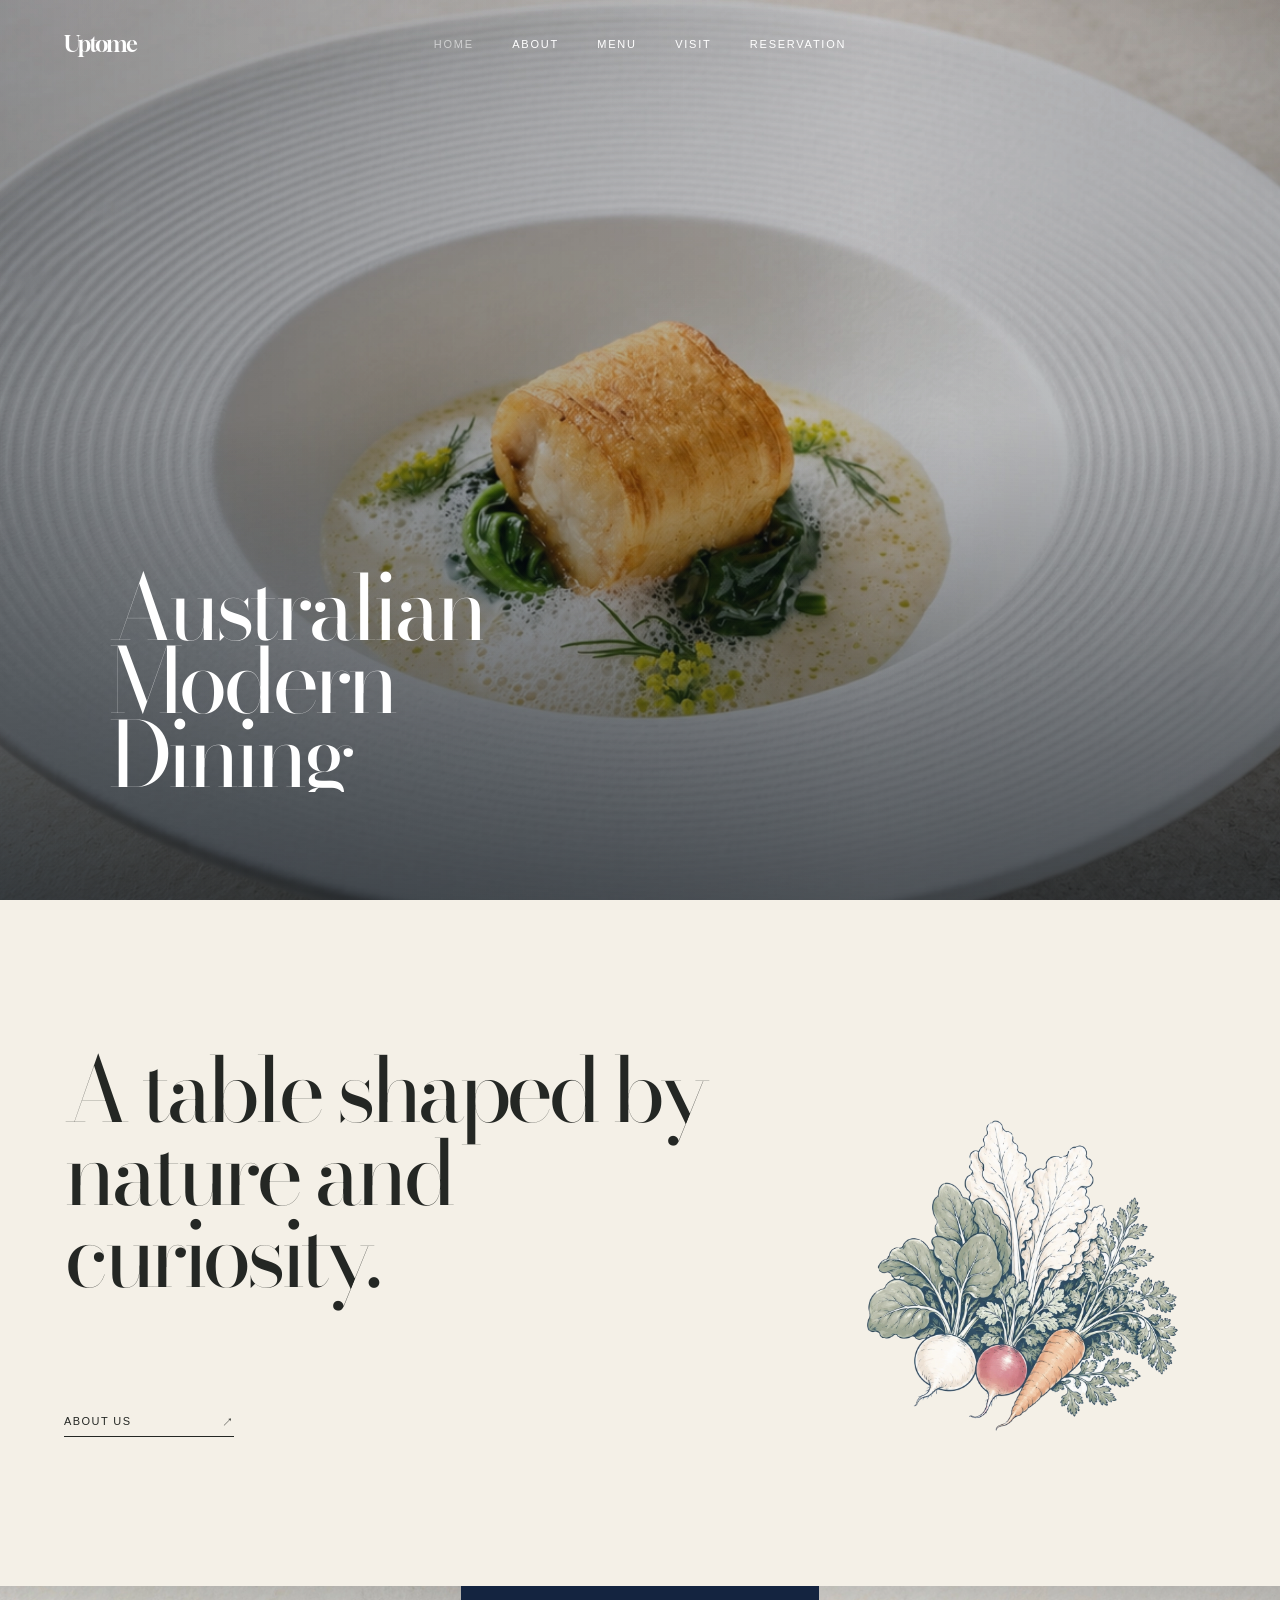
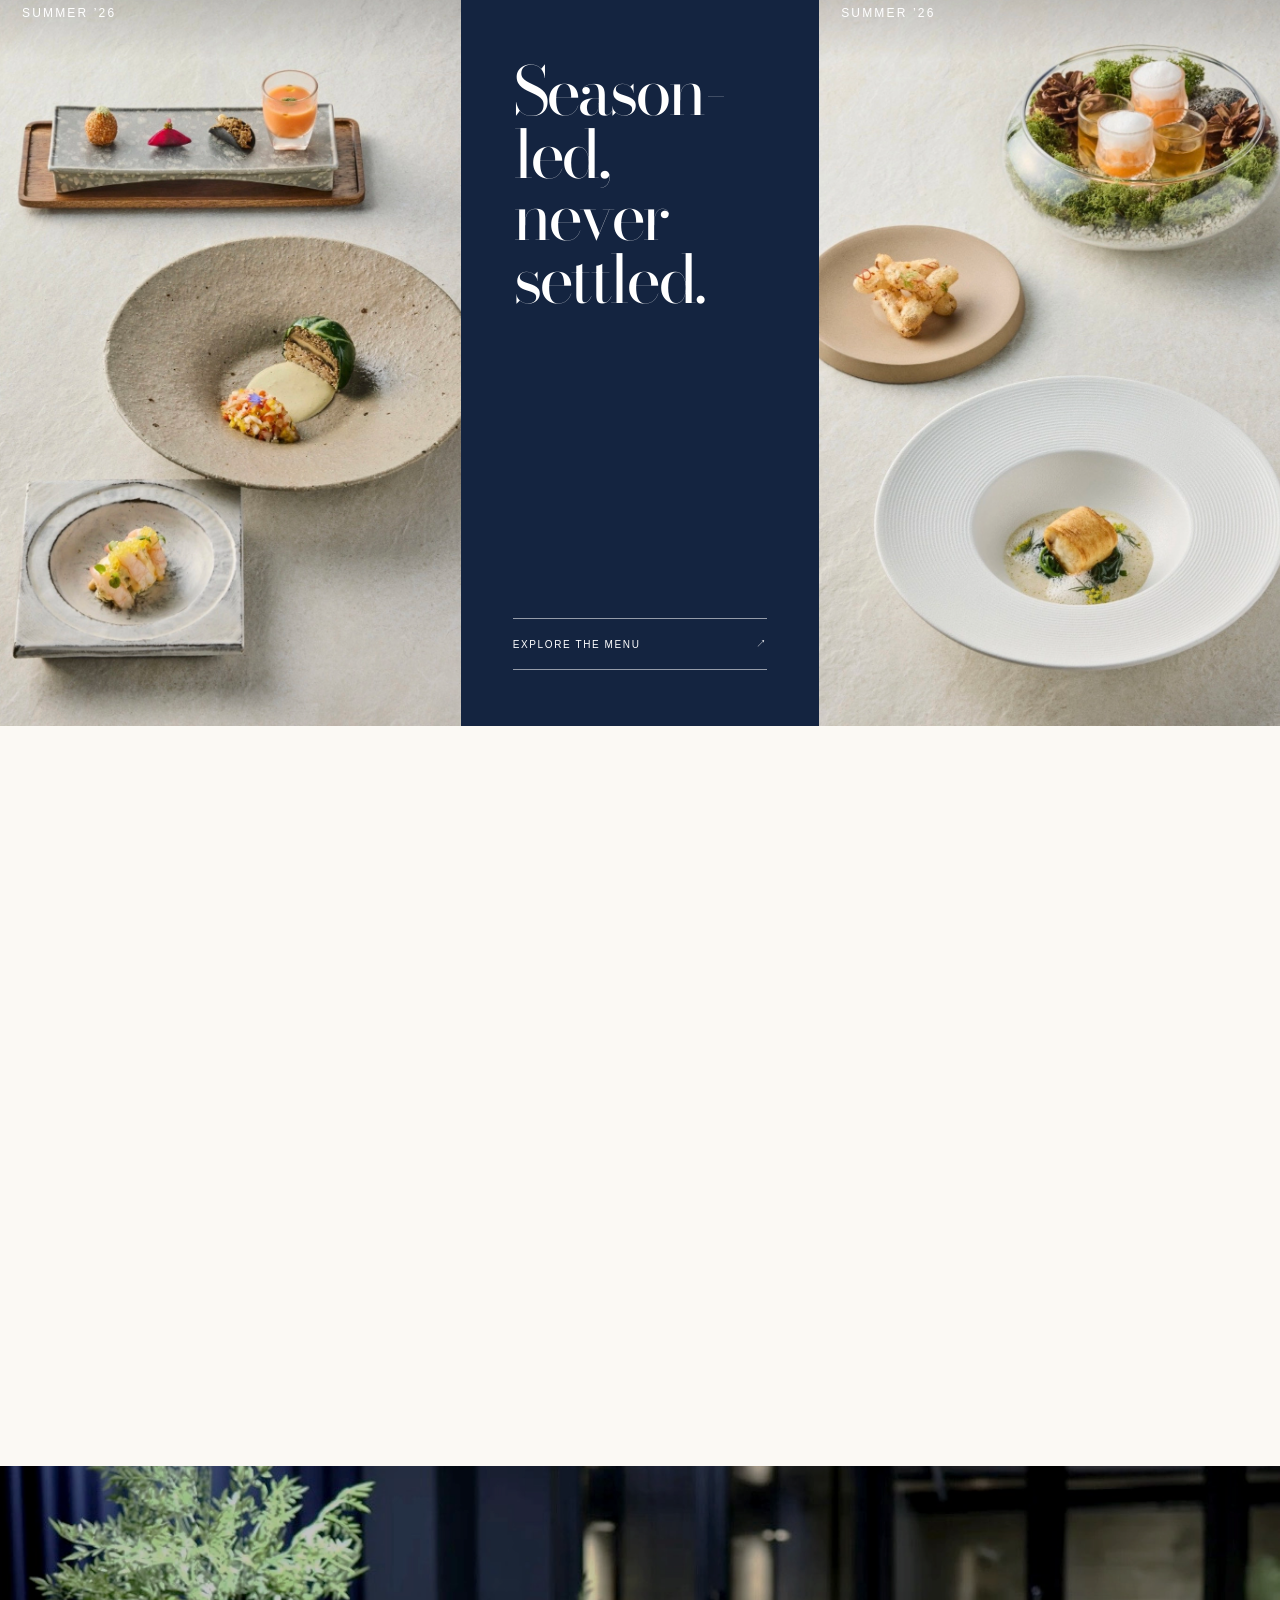
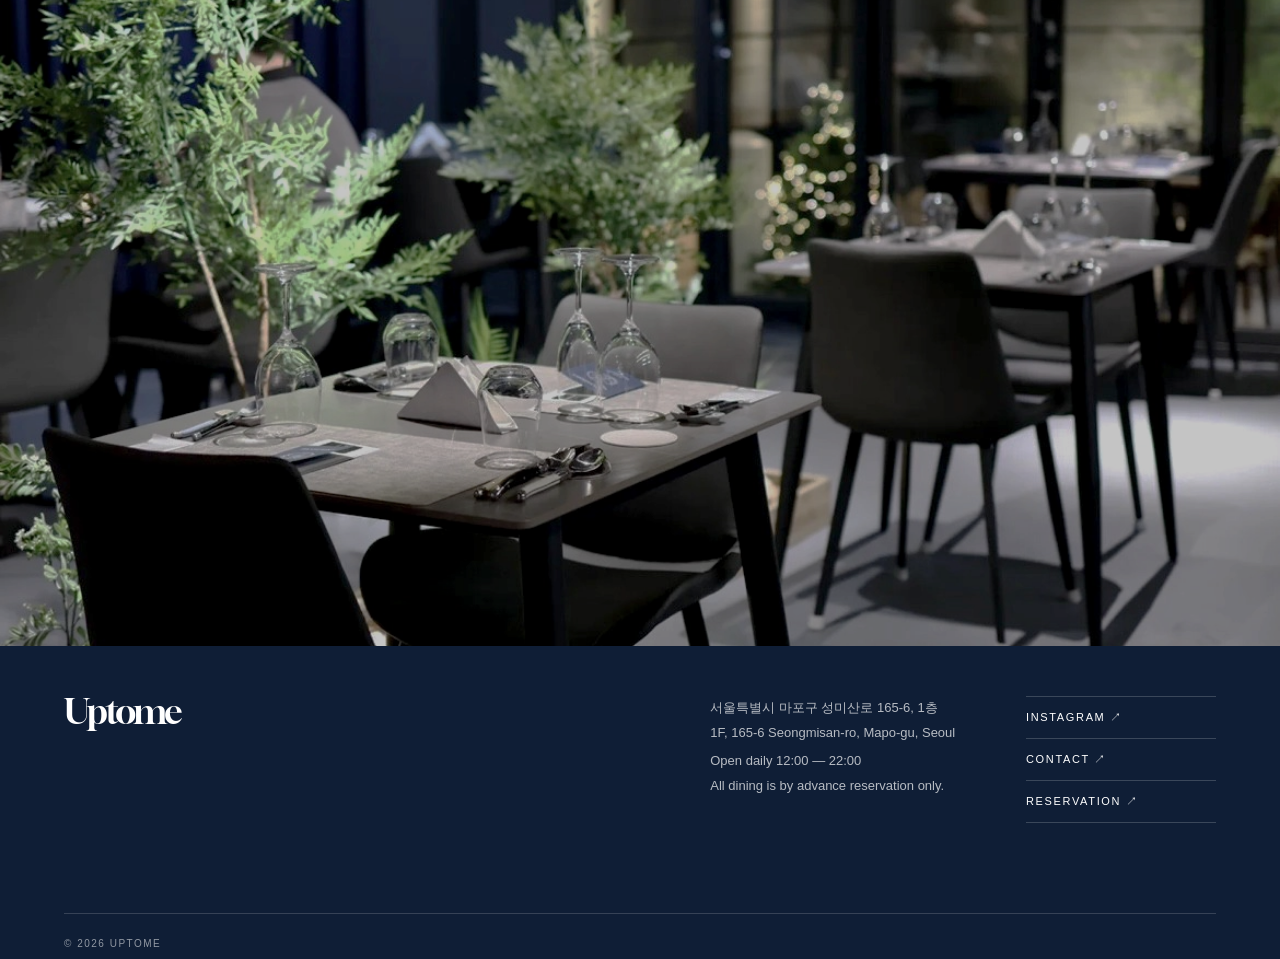
==== index.html @ 4d17a5b5 "update" ====
<!doctype html>
<html lang="ko">
<head>
  <meta charset="UTF-8">
  <meta name="viewport" content="width=device-width, initial-scale=1.0">
  <meta name="description" content="연남동의 호주식 모던 다이닝, 업투미">
  <title>UPTOME | Australian Modern Dining in Yeonnam</title>
  <link rel="preconnect" href="https://fonts.googleapis.com">
  <link rel="preconnect" href="https://fonts.gstatic.com" crossorigin>
  <link href="https://fonts.googleapis.com/css2?family=Bodoni+Moda:opsz,wght@6..96,400;6..96,500&family=Noto+Serif+KR:wght@400;500&display=swap" rel="stylesheet"><link href="https://fonts.googleapis.com/css2?family=Gloock&display=swap" rel="stylesheet">
  <link rel="stylesheet" href="assets/css/style.css">
  <script src="assets/js/components.js" defer></script>
  <script src="assets/js/main.js" defer></script>
</head>
<body>
  <div data-site-header></div>

  <main>
    <section class="hero" id="top">
      <div class="hero__media hero__media--home" aria-hidden="true"></div>
      <div class="hero__shade" aria-hidden="true"></div>
      <div class="hero__copy">
        <h1 class="hero__title" aria-label="Australian Modern Dining">
          <span>Australian</span>
          <span>Modern</span>
          <span>Dining</span>
        </h1>
      </div>
    </section>

    
<section class="intro section" id="story">
  <div class="intro__content">

    <div class="intro__text">
      <h2 class="reveal">
        A table shaped by<br>
        nature and curiosity.
      </h2>
    </div>

    <div class="intro__bottom reveal">
      <a class="text-link" href="about.html">
        About us <span aria-hidden="true">↗</span>
      </a>
    </div>

    <div class="intro__illustration reveal">
      <img
        src="assets/images/vegetable.webp"
        alt=""
        aria-hidden="true"
      >
    </div>

  </div>
</section>

    <section class="menu-feature" id="menu">
      <figure class="menu-feature__image menu-feature__image--one">
        <figcaption>Summer ’26</figcaption>
      </figure>
      <div class="menu-feature__copy">
        <div>
          <h2>Season-led,<br>never settled.</h2>
        </div>
        <div>
          <a class="line-button" href="menu.html">Explore the menu <span aria-hidden="true">↗</span></a>
        </div>
      </div>
      <figure class="menu-feature__image menu-feature__image--two">
        <figcaption>Summer ’26</figcaption>
      </figure>
    </section>

    <section class="manifesto section">
     <h2 class="reveal">A taste of Australia,<br>here in Seoul.</h2>
    </section>


    <section class="visit visit--home">
      <div class="visit__photo" aria-hidden="true"></div>
      <div class="visit__card reveal">
        <h2>Meet us in<br>Yeonnam.</h2>
        <div class="visit__details">
          <p>서울특별시 마포구 성미산로 165-6, 1층<br>1F, 165-6 Seongmisan-ro, Mapo-gu, Seoul</p>
          <p>Open daily 12:00 — 22:00<br>브레이크 타임 없이 운영합니다.</p>
        </div>
        <a class="solid-button" href="reservation.html">Reserve your table <span aria-hidden="true">↗</span></a>
      </div>
    </section>
  </main>

  <div data-site-footer></div>
</body>
</html>
---- assets/css/style.css ----
:root {
  --navy: #142440;
  --navy-deep: #0f1e36;
  --ivory: #f4f0e7;
  --paper: #fbf9f4;
  --charcoal: #242724;
  --sage: #7d876f;
  --terra: #b96750;
  --line: #d4cec2;
  --serif-en: "Bodoni Moda", Georgia, serif;
  --serif-ko: "Noto Serif KR", serif;
  --sans: Pretendard, -apple-system, BlinkMacSystemFont, "Segoe UI", sans-serif;
  --page-x: clamp(24px, 5vw, 86px);
  --section-y: clamp(96px, 10vw, 150px);
}

*, *::before, *::after { box-sizing: border-box; }
html { scroll-behavior: smooth; }
body {
  margin: 0;
  overflow-x: hidden;
  background: var(--ivory);
  color: var(--charcoal);
  font-family: var(--sans);
  -webkit-font-smoothing: antialiased;
}
body.menu-open { overflow: hidden; }
a { color: inherit; text-decoration: none; }
button { color: inherit; font: inherit; }
img { max-width: 100%; display: block; }
h1, h2, h3, p { overflow-wrap: break-word; }
h1, h2, h3 {
  font-family: var(--serif-en);
  font-weight: 400;
  letter-spacing: -.055em;
}
p { margin-top: 0; }

/* Header */
.site-header {
  position: absolute;
  z-index: 50;
  inset: 0 0 auto;
  height: 88px;
  padding: 0 var(--page-x);
  display: grid;
  grid-template-columns: 1fr auto 1fr;
  align-items: center;
  color: #fff;
}
.wordmark {
  width: max-content;
  font-family: var(--serif-en);
  font-size: 22px;
  font-weight: 500;
  line-height: 1;
  letter-spacing: -.055em;
}
.site-header .wordmark {
  font-family: "Gloock", var(--serif-en);
}
.site-nav { display: flex; align-items: center; gap: clamp(26px, 3vw, 44px); }
.site-nav a, .reserve-link, .menu-toggle {
  font-size: 11px;
  text-transform: uppercase;
  letter-spacing: .16em;
}
.site-nav a[aria-current="page"] { opacity: .55; }
.reserve-link { justify-self: end; display: inline-flex; gap: 12px; align-items: center; }
.site-header a { transition: opacity .25s ease; }
.site-header a:hover { opacity: .58; }
.menu-toggle {
  display: none;
  justify-self: end;
  padding: 10px 0;
  border: 0;
  background: transparent;
  cursor: pointer;
}
.mobile-menu { display: none; }

/* Common */
.section { padding: var(--section-y) 6vw; }
.eyebrow {
  margin: 0 0 24px;
  color: var(--sage);
  font-size: 10px;
  font-weight: 600;
  text-transform: uppercase;
  letter-spacing: .22em;
}
.eyebrow--light { color: rgba(255,255,255,.7); }
.section-index {
  display: flex;
  align-items: flex-start;
  gap: 14px;
  font-size: 9px;
  text-transform: uppercase;
  letter-spacing: .18em;
}
.section-index span { color: var(--terra); }
.section-index p { margin: 0; }
.body-copy { max-width: 440px; }
.body-copy p {
  font-size: 14px;
  line-height: 2;
  letter-spacing: -.02em;
}
.text-link {
  margin-top: 30px;
  padding-bottom: 6px;
  display: inline-flex;
  gap: 15px;
  border-bottom: 1px solid;
  font-size: 11px;
  text-transform: uppercase;
  letter-spacing: .13em;
}
.line-button, .solid-button, .outline-button {
  display: inline-flex;
  align-items: center;
  justify-content: space-between;
  gap: 24px;
  font-size: 10px;
  text-transform: uppercase;
  letter-spacing: .16em;
}

/* Hero */
.hero, .subhero { position: relative; overflow: hidden; color: #fff; }
.hero { min-height: 100svh; }
.subhero { min-height: min(82svh, 820px); }
.hero__media, .subhero__media, .visit__photo {
  position: absolute;
  inset: 0;
  background-color: #48504a;
  background-position: center;
  background-size: cover;
  transform: scale(1.015);
  animation: settle 1.6s ease-out forwards;
}
@keyframes settle { to { transform: scale(1); } }
.hero__media--home { background-image: url("../images/uptome-hero-pc.webp"); }
.subhero--about .subhero__media { background-image: url("../images/uptome-hero-pc,webp"); }
.subhero--menu .subhero__media { background-image: url("../images/dinenr.webp"); }
.subhero--visit .subhero__media { background-image: url("../images/uptome-hero-mobile.webp"); }
.subhero--reservation .subhero__media { background-image: url("../images/lettering.webp"); }
.hero__shade, .subhero__shade {
  position: absolute;
  inset: 0;
  background: linear-gradient(90deg, rgba(8,16,23,.52), rgba(8,16,23,.12) 67%, rgba(8,16,23,.28));
}
.hero__copy, .subhero__copy {
  position: absolute;
  z-index: 1;
  left: 8.5vw;
  bottom: 12vh;
}
.hero h1 { margin: 0; font-size: clamp(50px, 8vw, 90px); line-height: .82; }
.subhero h1 { margin: 0; font-size: clamp(76px, 11vw, 158px); line-height: .82; }
.hero__ko, .subhero__copy > p:last-child {
  margin: 36px 0 0 4px;
  font-family: var(--serif-ko);
  font-size: 16px;
  line-height: 1.85;
  letter-spacing: -.02em;
}
.hero__scroll {
  position: absolute;
  left: var(--page-x);
  bottom: 4vh;
  font-size: 10px;
  text-transform: uppercase;
  letter-spacing: .16em;
  writing-mode: vertical-rl;
}
/* Home intro */
.intro {
  max-width: 1600px;
  margin: 0 auto;
  padding-left: var(--page-x);
  padding-right: var(--page-x);
}

.intro__content {
  width: 100%;
  display: grid;
  grid-template-columns: minmax(0, 1.25fr) minmax(320px, .75fr);
  grid-template-areas:
    "text illustration"
    "button illustration";
  align-items: center;
  column-gap: clamp(70px, 9vw, 160px);
}

.intro__text {
  grid-area: text;
  display: flex;
  flex-direction: column;
  align-items: flex-start;
}

.intro__content h2 {
  max-width: 950px;
  margin: 0;
  font-size: clamp(66px, 7vw, 116px);
  line-height: .92;
  letter-spacing: -.06em;
}

.intro__bottom {
  grid-area: button;
  margin-top: 72px;
}

.intro .text-link {
  min-width: 170px;
  margin: 0;
  justify-content: space-between;
}

.intro__illustration {
  grid-area: illustration;
  display: flex;
  justify-content: center;
  align-items: center;
  margin-top:80px;
}

.intro__illustration img {
  width: min(100%, 350px);
  height: auto;
  opacity: .88;
  filter: saturate(.78);
}
/* Menu feature */
.menu-feature {
  min-height: 740px;
  display: grid;
  grid-template-columns: 1.08fr .84fr 1.08fr;
}
.menu-feature__image {
  position: relative;
  min-height: 740px;
  margin: 0;
  background-position: center;
  background-size: cover;
}
.menu-feature__image--one { background-image: url("../images/uptome-dish6.webp"); }
.menu-feature__image--two { background-image: url("../images/uptome-dish5.webp"); }
.menu-feature__image figcaption {
  position: absolute;
  top:20px;
  left: 22px;
  bottom: 20px;
  color: #fff;
  font-size: 12px;
  text-transform: uppercase;
  letter-spacing: .18em;
}
.menu-feature__copy {
  padding: 74px 52px 56px;
  display: flex;
  flex-direction: column;
  justify-content: space-between;
  background: var(--navy);
  color: #fff;
}
.menu-feature__copy h2 { margin: 0; font-size: clamp(52px, 5.2vw, 82px); line-height: .94; }
.menu-feature__copy p { max-width: 310px; font-size: 14px; line-height: 2; }
.line-button {
  width: 100%;
  max-width: 310px;
  padding: 18px 0;
  border-top: 1px solid rgba(255,255,255,.55);
  border-bottom: 1px solid rgba(255,255,255,.55);
}

/* Manifesto */
.manifesto {
  position: relative;
  min-height: 740px;
  overflow: hidden;
  background: var(--paper);
}
.manifesto__small { margin: 35px 0 36px; text-align: center; }
.manifesto h2 {
  position: relative;
  z-index: 1;
  margin: 0;
  text-align: center;
  font-size: clamp(50px, 10vw, 120px);
  line-height: .87;
}
.manifesto__mark {
  position: absolute;
  right: 4vw;
  bottom: -95px;
  color: rgba(125,135,111,.15);
  font-size: 50px;
  transform: rotate(18deg);
}

/* Home feature */
.home-feature {
  display: grid;
  grid-template-columns: 1.25fr .75fr;
  align-items: center;
  gap: 8vw;
}
.home-feature__media {
  min-height: 680px;
  background-position: center;
  background-size: cover;
}
.home-feature__media--terrace { background-image: url("../images/terrace.webp"); }
.home-feature__copy { max-width: 480px; }
.home-feature__copy h2 { margin: 0 0 34px; font-size: clamp(54px, 6vw, 92px); line-height: .95; }
.home-feature__copy p { font-size: 14px; line-height: 2; }
/* =========================================
   VISIT / MEET US
========================================= */

.visit {
  position: relative;
  min-height: 780px;
  overflow: hidden;

  display: grid;
  place-items: center;

  padding: 80px 24px;
}

.visit__photo {
  position: absolute;
  inset: 0;
  z-index: 0;

  background-image: url("../images/uptome-hall1.webp");
  background-position: center;
  background-size: cover;

  filter: saturate(0.82) brightness(0.77);
}

.visit__card {
  position: relative;
  z-index: 1;

  width: min(700px, 100%);
  margin: 0;
  padding: 66px;

  background: rgba(20, 36, 64, 0.96);
  color: #fff;
}

.visit__card h2 {
  margin: 0 0 56px;

  font-size: clamp(50px, 5.7vw, 60px);
  line-height: 0.9;
}

.visit__details {
  padding-top: 20px;

  display: grid;
  grid-template-columns: 1fr 1fr;
  gap: 28px;

  border-top: 1px solid rgba(255, 255, 255, 0.35);
}

.visit__details p {
  margin: 0;

  font-size: 12px;
  line-height: 1.9;
}

.visit .solid-button {
  width: 100%;
  margin-top: 32px;
  padding: 19px 22px;

  background: var(--ivory);
  color: var(--navy);
}
/* About */
.story-block {
  max-width: 1500px;
  margin: auto;
  display: grid;
  grid-template-columns: 1fr 4fr;
}
.story-block__content h2 { margin: 0; font-size: clamp(54px, 7vw, 106px); line-height: .97; }
.story-block__grid {
  margin-top: 90px;
  display: grid;
  grid-template-columns: 1.1fr 1fr;
  align-items: start;
  gap: 8vw;
}
.split-feature { display: grid; grid-template-columns: 1.15fr .85fr; min-height: 760px; }
.split-feature__image { min-height: 720px; background-position: center; background-size: cover; }
.split-feature__image--chef { background-image: url("../images/chef.svg"); }
.split-feature__copy {
  padding: 10vw 7vw;
  display: flex;
  flex-direction: column;
  justify-content: center;
  background: var(--navy);
  color: #fff;
}
.split-feature__copy h2 { margin: 0 0 40px; font-size: clamp(54px, 6vw, 88px); line-height: .94; }
.split-feature__copy p { max-width: 430px; font-size: 14px; line-height: 2; }
.philosophy-grid { display: grid; grid-template-columns: repeat(3, 1fr); gap: 1px; background: var(--line); }
.philosophy-card { min-height: 420px; padding: 52px 42px; background: var(--paper); }
.philosophy-card span { color: var(--terra); font-size: 10px; letter-spacing: .18em; }
.philosophy-card h3 { margin: 90px 0 26px; font-size: clamp(36px, 3.2vw, 52px); line-height: .95; }
.philosophy-card p { font-size: 14px; line-height: 2; }

/* Page CTA */
.page-cta {
  padding: 90px var(--page-x);
  display: flex;
  justify-content: space-between;
  align-items: flex-end;
  gap: 50px;
  background: var(--navy);
  color: #fff;
}
.page-cta h2 { margin: 0; font-size: clamp(56px, 7vw, 100px); line-height: .9; }
.outline-button { padding: 18px 24px; border: 1px solid rgba(255,255,255,.55); min-width: 210px; }

/* Menu page */
.menu-intro {
  display: grid;
  grid-template-columns: 1fr 4fr;
  max-width: 1500px;
  margin: auto;
}
.menu-intro h2 { margin: 0; font-size: clamp(76px, 10vw, 148px); line-height: .85; }
.menu-intro__lead { margin: 40px 0 0; font-size: 14px; line-height: 2; }
.course-section { display: grid; grid-template-columns: 1.15fr .85fr; min-height: 820px; }
.course-section--reverse { grid-template-columns: .85fr 1.15fr; }
.course-section--reverse .course-section__image { order: 2; }
.course-section__image { min-height: 760px; background-position: center; background-size: cover; }
.course-section__image--lunch { background-image: url("../images/lunch.webp"); }
.course-section__image--vegan { background-image: url("../images/vegan.webp"); }
.course-section__image--dinner { background-image: url("../images/dinner.webp"); }
.course-panel { padding: 80px 58px; background: var(--navy); color: #fff; }
.course-panel--light { background: var(--paper); color: var(--charcoal); }
.course-panel__heading {
  padding-bottom: 36px;
  display: flex;
  align-items: flex-end;
  justify-content: space-between;
  gap: 20px;
  border-bottom: 1px solid currentColor;
}
.course-panel__heading h2 { margin: 0; font-size: clamp(52px, 5.5vw, 82px); line-height: .9; }
.course-panel__heading strong { font-size: 13px; font-weight: 500; letter-spacing: .1em; }
.course-list { margin: 0; padding: 24px 0 0; list-style: none; }
.course-list li {
  padding: 17px 0;
  display: grid;
  grid-template-columns: 38px 1fr;
  border-bottom: 1px solid rgba(127,127,127,.28);
}
.course-list span { font-size: 9px; letter-spacing: .12em; opacity: .6; }
.course-list p { margin: 0; font-family: var(--serif-en); font-size: 18px; letter-spacing: .01em; }
.notice-section { display: grid; grid-template-columns: 1fr 1fr; gap: 10vw; }
.notice-section h2 { margin: 0; font-size: clamp(58px, 7vw, 100px); line-height: .9; }
.notice-list article {
  padding: 22px 0;
  display: grid;
  grid-template-columns: 42px 1fr;
  border-top: 1px solid var(--line);
}
.notice-list article:last-child { border-bottom: 1px solid var(--line); }
.notice-list span { color: var(--terra); font-size: 10px; }
.notice-list p { margin: 0; font-size: 14px; line-height: 1.8; }

/* Visit page */
.visit-info {
  max-width: 1500px;
  margin: auto;
  display: grid;
  grid-template-columns: 1fr 4fr;
}
.visit-info__grid { display: grid; grid-template-columns: repeat(3, 1fr); gap: 1px; background: var(--line); }
.visit-info__item { min-height: 370px; padding: 40px 32px; background: var(--paper); }
.visit-info__item > span { color: var(--sage); font-size: 10px; text-transform: uppercase; letter-spacing: .18em; }
.visit-info__item h2 { margin: 86px 0 24px; font-size: clamp(30px, 2.8vw, 44px); line-height: 1.08; letter-spacing: -.04em; }
.visit-info__item p { font-size: 13px; line-height: 1.9; }
.space-grid { display: grid; grid-template-columns: 1fr 1fr; }
.space-card { background: var(--paper); }
.space-card__image { min-height: 620px; background-position: center; background-size: cover; }
.space-card__image--hall { background-image: url("../images/hall1.webp"); }
.space-card__image--terrace { background-image: url("../images/terrace.webp"); }
.space-card__copy { padding: 62px 6vw 72px; }
.space-card__copy h2 { margin: 0 0 28px; font-size: clamp(48px, 5vw, 74px); line-height: .92; }
.space-card__copy p { max-width: 420px; font-size: 14px; line-height: 2; }
.group-section {
  display: grid;
  grid-template-columns: 1.3fr .7fr;
  align-items: end;
  gap: 8vw;
}
.group-section h2 { margin: 0; font-size: clamp(74px, 9vw, 132px); line-height: .84; }
.map-section { height: 520px; background: #d7d2c9; }
.map-section iframe { width: 100%; height: 100%; border: 0; filter: grayscale(1) contrast(.9); }

/* Reservation */
.booking-section {
  max-width: 1500px;
  margin: auto;
  display: grid;
  grid-template-columns: 1fr 4fr;
}
.booking-section__content h2 { margin: 0; font-size: clamp(60px, 8vw, 116px); line-height: .9; }
.booking-buttons { margin-top: 70px; display: grid; grid-template-columns: 1fr 1fr; gap: 18px; }
.booking-buttons a {
  min-height: 210px;
  padding: 30px;
  display: flex;
  flex-direction: column;
  justify-content: space-between;
  border: 1px solid var(--navy);
  transition: background .25s ease, color .25s ease;
}
.booking-buttons a:hover { background: var(--navy); color: #fff; }
.booking-buttons span { font-size: 11px; text-transform: uppercase; letter-spacing: .15em; }
.booking-buttons strong { font-family: var(--serif-en); font-size: clamp(28px, 3vw, 42px); font-weight: 400; }
.reservation-feature { display: grid; grid-template-columns: 1.1fr .9fr; min-height: 760px; }
.reservation-feature__image { min-height: 720px; background-position: center; background-size: cover; }
.reservation-feature__image--lettering { background-image: url("../images/lettering.webp"); }
.reservation-feature__copy {
  padding: 9vw 7vw;
  display: flex;
  flex-direction: column;
  justify-content: center;
  background: var(--paper);
}
.reservation-feature__copy h2 { margin: 0 0 36px; font-size: clamp(54px, 6vw, 88px); line-height: .94; }
.reservation-feature__copy p { max-width: 430px; font-size: 14px; line-height: 2; }
.reservation-notice { display: grid; grid-template-columns: 1fr 1fr; gap: 10vw; }
.reservation-notice h2 { margin: 0; font-size: clamp(64px, 8vw, 112px); line-height: .88; }
.contact-strip {
  padding: 34px var(--page-x);
  display: flex;
  justify-content: space-between;
  gap: 30px;
  background: var(--terra);
  color: #fff;
  text-transform: uppercase;
  letter-spacing: .14em;
}
.contact-strip p, .contact-strip a { margin: 0; font-size: 11px; }

/* Footer */
.site-footer {
  padding: 50px var(--page-x) 20px;
  display: grid;
  grid-template-columns: minmax(220px,.9fr) minmax(420px,1.2fr) auto;
  gap: clamp(50px,6vw,100px);
  background: var(--navy-deep);
  color: #fff;
}
.site-footer__top { display: flex; flex-direction: column; gap: 18px; }
.site-footer__logo { font-size: 15px; letter-spacing: .07em; }
.site-footer__intro {
  max-width: 260px;
  margin: 0;
  color: rgba(255,255,255,.64);
  font-family: var(--serif-ko);
  font-size: 14px;
  line-height: 1.8;
}
.site-footer__middle {
  display: grid;
  grid-template-columns: minmax(240px,1fr) auto;
  gap: 56px;
}
.site-footer__info p {
  margin: 0;
  color: rgba(255,255,255,.64);
  font-size: 13px;
  line-height: 1.9;
}
.site-footer__links { display: flex; flex-direction: column; gap: 16px; }
.site-footer__links a {
  font-size: 13px;
  text-transform: uppercase;
  letter-spacing: .15em;
}
.site-footer__bottom {
  display: flex;
  align-items: flex-end;
  justify-content: flex-end;
  gap: 10px;
  white-space: nowrap;
}
.site-footer__bottom small, .site-footer__bottom a {
  color: rgba(255,255,255,.62);
  font-size: 11px;
  text-transform: uppercase;
  letter-spacing: .12em;
}
.site-footer__bottom a { color: #fff; }

/* Reveal */
.reveal { opacity: 0; transform: translateY(22px); transition: opacity .8s ease, transform .8s ease; }
.reveal.is-visible { opacity: 1; transform: translateY(0); }

/* Tablet */
@media (max-width: 1100px) {
  .site-footer { grid-template-columns: 1fr 1.4fr;}

  .site-footer__top {
  gap: 10px;
}

.site-footer__middle {
  gap: 32px;
}

.site-footer__links {
  gap: 10px;
}

.site-footer__bottom {
  padding-top: 16px;
}
  .philosophy-grid { grid-template-columns: 1fr; }
  .philosophy-card { min-height: 280px; }
  .philosophy-card h3 { margin-top: 56px; }
  .visit-info__grid { grid-template-columns: 1fr; }
  .visit-info__item { min-height: 280px; }
  .visit-info__item h2 { margin-top: 56px; }
}

/* Mobile */
@media (max-width: 850px) {
  .site-header {
    height: 72px;
    padding: 0 20px;
    grid-template-columns: 1fr 1fr;
  }
  .site-nav, .reserve-link { display: none; }
  .menu-toggle { display: block; }
  .mobile-menu {
    position: fixed;
    z-index: 40;
    inset: 0;
    padding: 112px 24px 32px;
    display: flex;
    flex-direction: column;
    background: var(--navy);
    color: #fff;
    opacity: 0;
    visibility: hidden;
    pointer-events: none;
    transition: opacity .3s ease, visibility .3s ease;
  }
  .mobile-menu.is-open { opacity: 1; visibility: visible; pointer-events: auto; }
  .mobile-menu__nav { display: flex; flex-direction: column; gap: 20px; }
  .mobile-menu__nav a {
    font-family: var(--serif-en);
    font-size: clamp(46px, 14vw, 62px);
    line-height: .95;
    letter-spacing: -.045em;
  }
  .mobile-menu__bottom {
    margin-top: auto;
    padding-top: 20px;
    display: flex;
    justify-content: space-between;
    border-top: 1px solid rgba(255,255,255,.18);
  }
  .mobile-menu__bottom a { font-size: 11px; text-transform: uppercase; letter-spacing: .15em; }

  .hero__copy, .subhero__copy { left: 24px; right: 24px; bottom: 13vh; }
  .hero h1 { font-size: clamp(62px,20vw,90px); }
  .subhero { min-height: 74svh; }
  .subhero h1 { font-size: clamp(72px,22vw,104px); }
  .hero__ko, .subhero__copy > p:last-child { margin-top: 28px; font-size: 14px; }
  .hero__scroll { right: 20px; left: auto; bottom: 26px; writing-mode: initial; }
  .section { padding: 92px 24px; }

  .intro {
    padding-left: 24px;
    padding-right: 24px;
  }

  .intro__content {
    display: flex;
    flex-direction: column;
    align-items: stretch;
    gap: 0;
  }

  .intro__text {
    order: 1;
  }

  .intro__content h2 {
    font-size: clamp(48px, 14vw, 72px);
    line-height: .98;
  }

  .intro__illustration {
    order: 2;
    margin-top: 30px;
    display: flex;
    justify-content: right;
  }

  .intro__illustration img {
    width: min(60%, 300px);
  }

  .intro__bottom {
    order: 3;
    width: 100%;
    margin-top: 0px;
  }

  .intro .text-link {
    width: 100%;
    max-width: none;
    margin: 0;
    justify-content: space-between;
  }

  .story-block, .menu-intro, .visit-info, .booking-section { display: block; }
  .section-index { margin-bottom: 58px; }
  .story-block__content h2 { font-size: clamp(48px,14vw,72px); }
  .intro__bottom, .story-block__grid { margin-top: 58px; grid-template-columns: 1fr; gap: 42px; }

  .menu-feature { grid-template-columns: 1fr; }
  .menu-feature__image { min-height: 118vw; }
  .menu-feature__copy { min-height: 520px; padding: 62px 24px 42px; }
  .menu-feature__copy h2 { font-size: clamp(54px,17vw,70px); }

  .manifesto { min-height: 560px; }
  .manifesto__small { text-align: left; }
  .manifesto h2 { text-align: right; font-size: clamp(52px,16vw,70px); line-height: .98; }
  .manifesto__mark { right: -50px; font-size: 70px; }

  .home-feature { grid-template-columns: 1fr; gap: 54px; }
  .home-feature__media { min-height: 115vw; }
  .home-feature__copy h2 { font-size: clamp(52px,16vw,70px); }

  .visit { min-height: 700px; }
  .visit__card { padding: 50px 28px; }
  .visit__card h2 { margin-bottom: 42px; font-size: clamp(40px,17vw,50px); }
  .visit__details { grid-template-columns: 1fr; gap: 12px; }

  .split-feature, .course-section, .course-section--reverse, .reservation-feature {
    grid-template-columns: 1fr;
  }
  .course-section--reverse .course-section__image { order: initial; }
  .split-feature__image, .course-section__image, .reservation-feature__image { min-height: 120vw; }
  .split-feature__copy, .reservation-feature__copy { padding: 82px 24px; }
  .course-panel { padding: 62px 24px; }
  .course-panel__heading { align-items: flex-start; flex-direction: column; }
  .philosophy-grid { display: block; }
  .philosophy-card { min-height: 320px; padding: 46px 24px; border-bottom: 1px solid var(--line); }

  .page-cta { padding: 74px 24px; flex-direction: column; align-items: flex-start; }
  .page-cta h2 { font-size: clamp(56px,17vw,76px); }
  .outline-button { width: 100%; }

  .menu-intro h2 { font-size: clamp(74px,23vw,104px); }
  .notice-section, .reservation-notice { grid-template-columns: 1fr; gap: 58px; }

  .visit-info__grid { display: block; }
  .visit-info__item { min-height: 300px; padding: 40px 24px; border-bottom: 1px solid var(--line); }
  .space-grid { grid-template-columns: 1fr; }
  .space-card__image { min-height: 115vw; }
  .space-card__copy { padding: 54px 24px 66px; }
  .group-section { grid-template-columns: 1fr; gap: 48px; }
  .group-section h2 { font-size: clamp(74px,22vw,104px); }
  .map-section { height: 430px; }

  .booking-section__content h2 { font-size: clamp(58px,18vw,82px); }
  .booking-buttons { grid-template-columns: 1fr; margin-top: 52px; }
  .contact-strip { flex-direction: column; padding: 28px 24px; }

  .site-footer {
    padding: 20px 24px 26px;
    display: flex;
    flex-direction: column;
    gap: 0;
  }
  .site-footer__top { padding-bottom: 34px; }
  .site-footer__middle {
    padding-bottom: 38px;
    display: flex;
    flex-direction: column;
    gap: 28px;
  }
  .site-footer__bottom {
    width: 100%;
    padding-top: 20px;
    justify-content: space-between;
    border-top: 1px solid rgba(255,255,255,.15);
  }
}

@media (prefers-reduced-motion: reduce) {
  * { scroll-behavior: auto !important; animation: none !important; transition: none !important; }
  .reveal { opacity: 1; transform: none; }
}

/* =========================================
   HOME HERO MOTION
   - Navy screen �� image mask reveal
   - Slow zoom-out
   - Title lines reveal in sequence
========================================= */

.hero__media--home {
  transform: scale(1.08);
  animation:
    hero-slow-zoom 9s cubic-bezier(.22, 1, .36, 1) forwards;
  will-change: transform, clip-path;
}

.hero__shade {
  z-index: 1;
  background:
    linear-gradient(
      180deg,
      rgba(8, 16, 23, .12) 0%,
      rgba(8, 16, 23, .18) 46%,
      rgba(8, 16, 23, .68) 100%
    ),
    linear-gradient(
      90deg,
      rgba(8, 16, 23, .36) 0%,
      rgba(8, 16, 23, .08) 68%,
      rgba(8, 16, 23, .18) 100%
    );
}

.hero__copy {
  z-index: 2;
}

.hero__title {
  overflow: hidden;
}

.hero__title span {
  display: block;
  opacity: 0;
  transform: translateY(115%);
  animation: hero-title-up .92s cubic-bezier(.22, 1, .36, 1) forwards;
  will-change: opacity, transform;
}

.hero__title span:nth-child(1) { animation-delay: .42s; }
.hero__title span:nth-child(2) { animation-delay: .56s; }
.hero__title span:nth-child(3) { animation-delay: .70s; }


@keyframes hero-slow-zoom {
  from { transform: scale(1.08); }
  to { transform: scale(1); }
}

@keyframes hero-title-up {
  to {
    opacity: 1;
    transform: translateY(0);
  }
}

@media (max-width: 850px) {
  .hero {
    min-height: 92svh;
  }

  .hero__media--home {
    background-image: url("../images/uptome-hero-mobile.webp");
    background-position: 58% center;
    animation-duration: 1.05s, 7s;
  }

  .hero__copy {
    bottom: 10vh;
  }

  .hero h1 {
    font-size: clamp(40px, 13vw, 70px);
    line-height: .84;
  }
}

/* =========================================
   FOOTER �� refined layout
========================================= */

/* Header�� footer�� �숈씪�� 濡쒓퀬 �쒖껜 �곸슜 */
.wordmark,
.site-header .wordmark,
.site-footer__logo {
  font-family: "Gloock", var(--serif-en);
  font-weight: 400;
  letter-spacing: -.055em;
}

.site-footer {
  padding: clamp(30px, 8vw, 50px) var(--page-x) 10px;
  display: grid;
  grid-template-columns: minmax(260px, 1.05fr) minmax(480px, 1fr);
  grid-template-areas:
    "brand details"
    "bottom bottom";
  column-gap: clamp(70px, 9vw, 150px);
  row-gap: clamp(70px, 7vw, 104px);
  background: var(--navy-deep);
  color: #fff;
}

.site-footer__brand {
  grid-area: brand;
  display: flex;
  flex-direction: column;
  align-items: flex-start;
}

.site-footer__logo {
  width: max-content;
  font-size: clamp(25px, 5.6vw, 35px);
  line-height: .86;
  font-weight: 400;
}

.site-footer__tagline {
  max-width: 330px;
  margin: 34px 0 0;
  color: rgba(255, 255, 255, .58);
  font-family: var(--serif-en);
  font-size: clamp(20px, 1.8vw, 28px);
  line-height: 1;
  letter-spacing: -.035em;
}

.site-footer__details {
  grid-area: details;
  display: grid;
  grid-template-columns: minmax(260px, 1.2fr) minmax(180px, .8fr);
  gap: clamp(48px, 6vw, 90px);
  align-items: start;
  padding-top: 6px;
}

.site-footer__label {
  display: block;
  margin-bottom: 24px;
  color: rgba(255, 255, 255, .42);
  font-size: 9px;
  font-weight: 400;
  text-transform: uppercase;
  letter-spacing: .2em;
}

.site-footer__info p {
  margin: 0;
  color: rgba(255, 255, 255, .7);
  font-size: 13px;
  line-height: 1.9;
}

.site-footer__info p + p {
  margin-top: 4px;
}

.site-footer__links {
  display: flex;
  flex-direction: column;
  align-items: stretch;
  gap: 0;
}

.site-footer__links a {
  min-width: 190px;
  padding: 13px 0;
  display: flex;
  align-items: center;
  justify-content: space-between;
  gap: 24px;
  border-bottom: 1px solid rgba(255, 255, 255, .18);
  font-size: 11px;
  text-transform: uppercase;
  letter-spacing: .15em;
  transition: opacity .25s ease, border-color .25s ease;
}

.site-footer__links a:first-of-type {
  border-top: 1px solid rgba(255, 255, 255, .18);
}

.site-footer__links a:hover {
  opacity: .58;
  border-color: rgba(255, 255, 255, .4);
}

.site-footer__bottom {
  grid-area: bottom;
  width: 100%;
  padding-top: 24px;
  display: flex;
  align-items: center;
  justify-content: space-between;
  gap: 24px;
  border-top: 1px solid rgba(255, 255, 255, .16);
}

.site-footer__bottom small,
.site-footer__bottom a {
  color: rgba(255, 255, 255, .54);
  font-size: 10px;
  text-transform: uppercase;
  letter-spacing: .15em;
}

.site-footer__bottom a {
  color: #fff;
}

@media (max-width: 1100px) {
  .site-footer {
    grid-template-columns: minmax(220px, .8fr) minmax(430px, 1.2fr);
    column-gap: 60px;
  }

  .site-footer__details {
    grid-template-columns: 1fr;
    gap: 42px;
  }

  .site-footer__links {
    max-width: 360px;
  }
}

@media (max-width: 850px) {
  .site-footer {
    padding: 45px 24px 26px;
    display: flex;
    flex-direction: column;
    gap: 0;
  }

  .site-footer__brand {
    padding-bottom: 58px;
  }

  .site-footer__logo {
    font-size: clamp(20px, 10vw, 25px);
  }

  .site-footer__tagline {
    margin-top: 24px;
    max-width: 260px;
    font-size: 22px;
  }

  .site-footer__details {
    width: 100%;
    padding: 0 0 54px;
    display: flex;
    flex-direction: column;
    gap: 30px;
  }

  .site-footer__info,
  .site-footer__links {
    width: 100%;
    max-width: none;
  }

  .site-footer__label {
    margin-bottom: 18px;
  }

  .site-footer__links a {
    width: 100%;
    min-width: 0;
    padding: 16px 0;
    font-size: 12px;
    line-height: 1.5;
  }

  .site-footer__bottom {
    padding-top: 20px;
  }
}
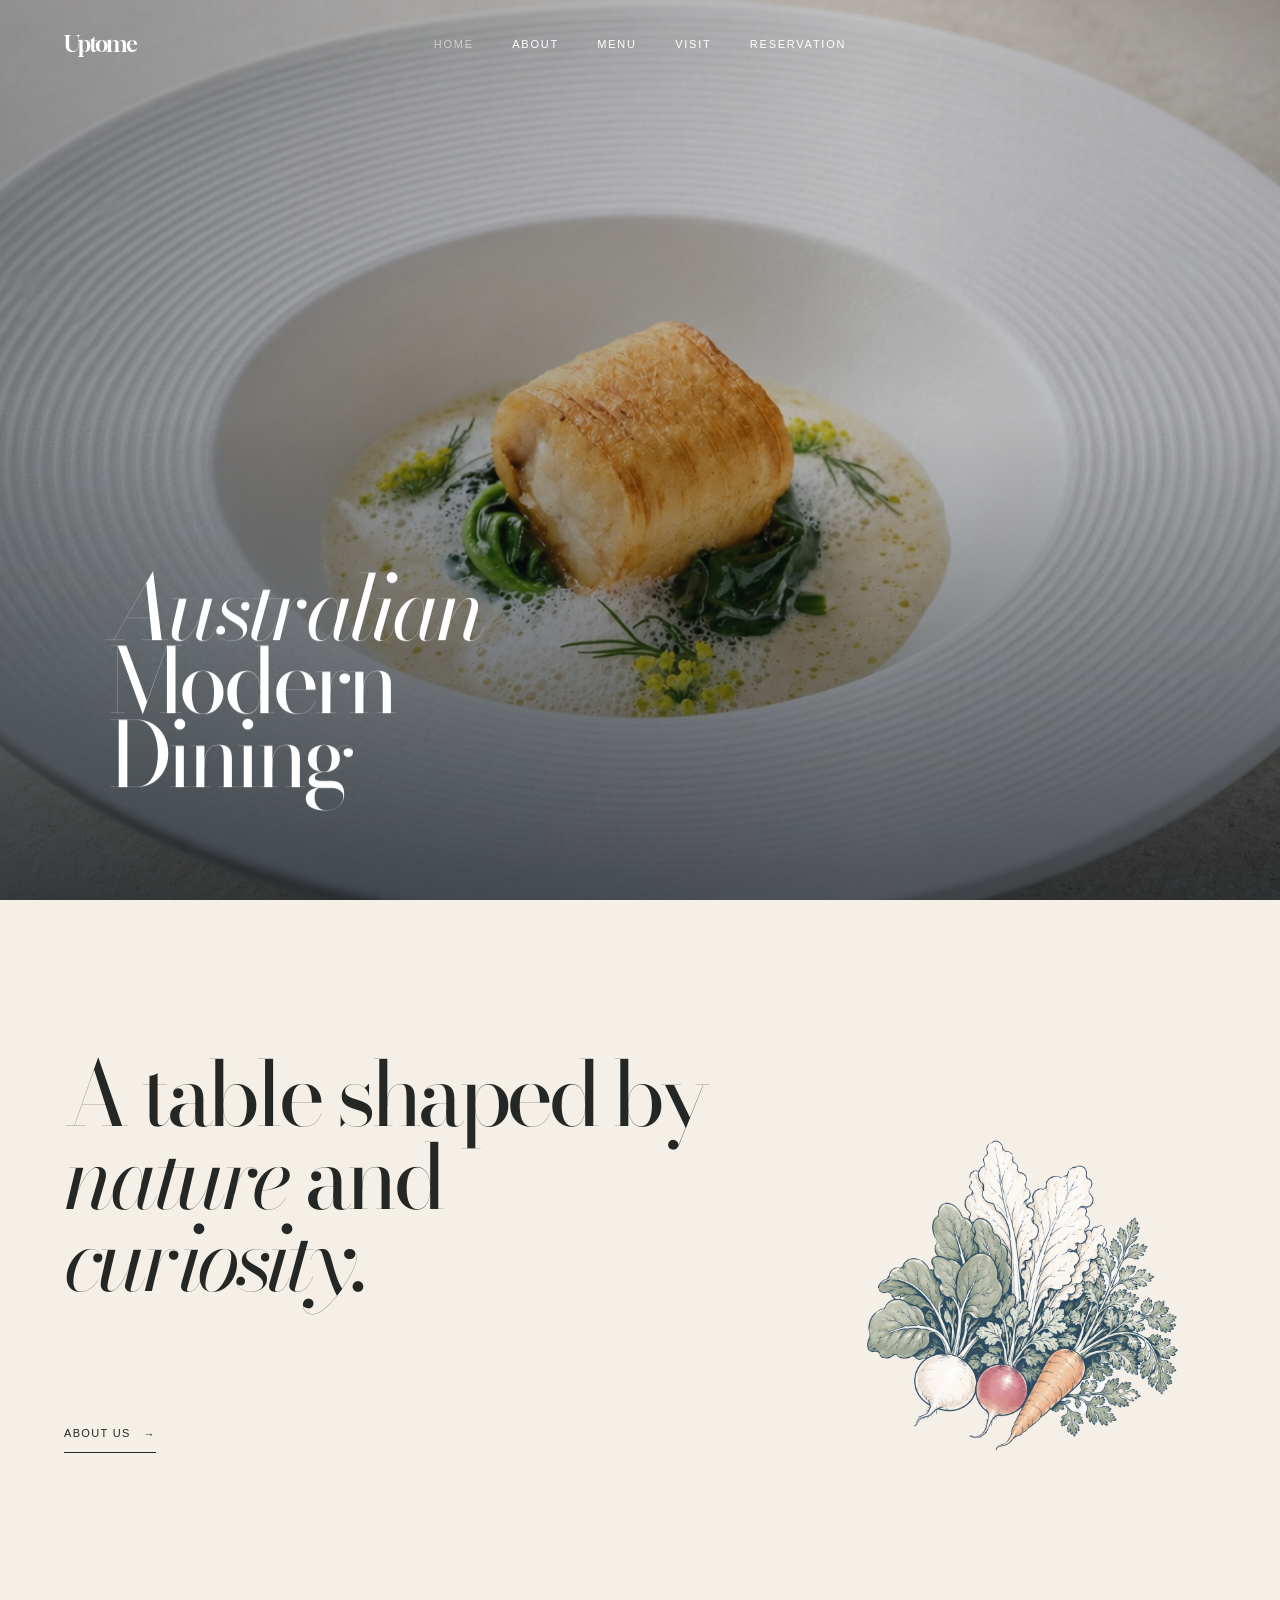
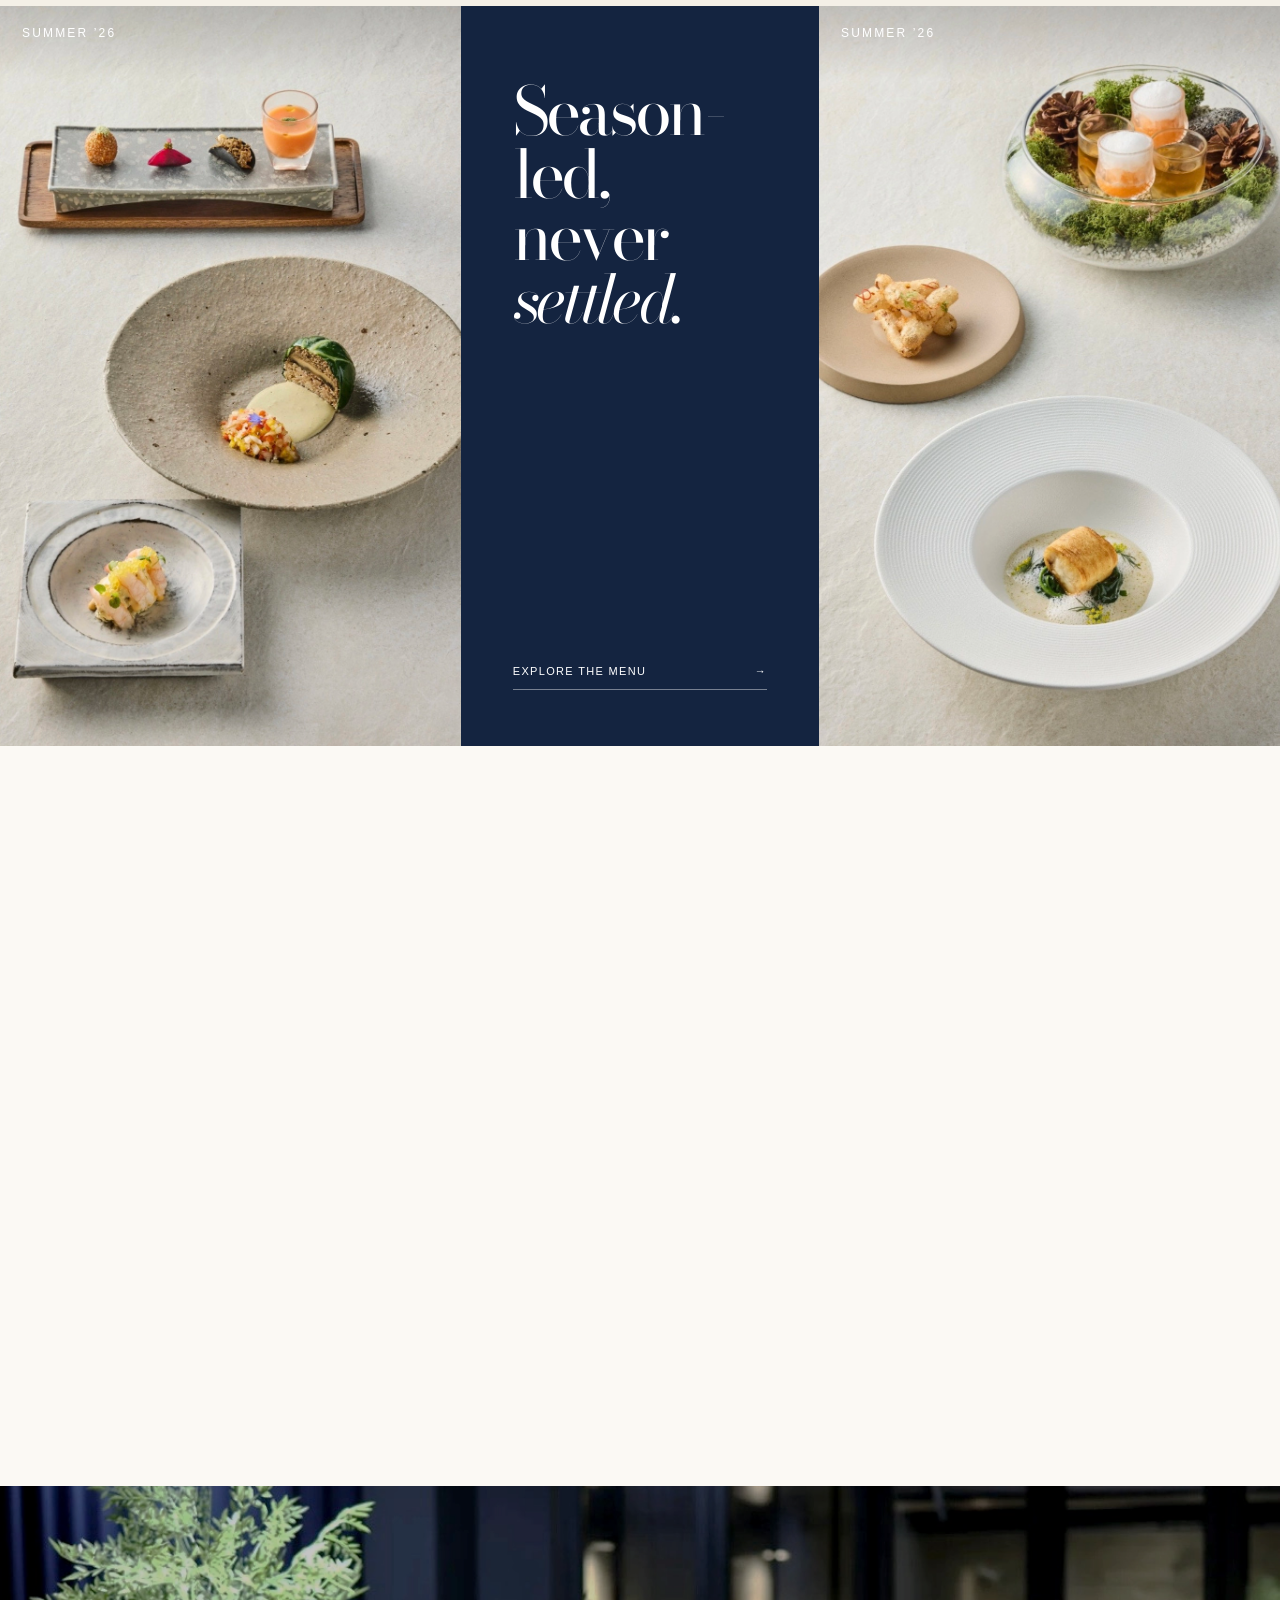
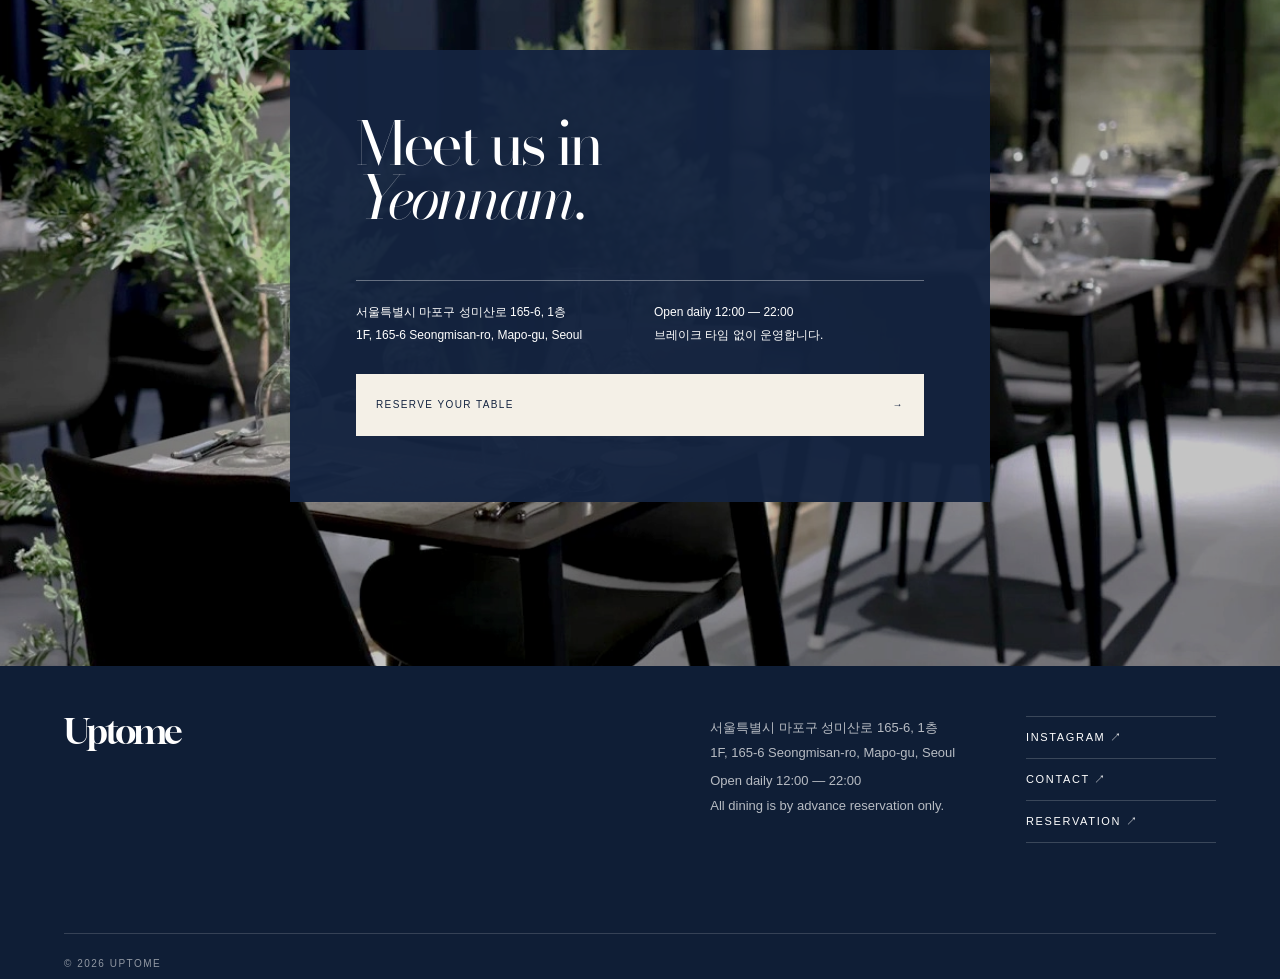
==== commit 55c39c12: "home" ====
--- a/index.html
+++ b/index.html
@@ -8,6 +8,7 @@
   <link rel="preconnect" href="https://fonts.googleapis.com">
   <link rel="preconnect" href="https://fonts.gstatic.com" crossorigin>
   <link href="https://fonts.googleapis.com/css2?family=Bodoni+Moda:opsz,wght@6..96,400;6..96,500&family=Noto+Serif+KR:wght@400;500&display=swap" rel="stylesheet"><link href="https://fonts.googleapis.com/css2?family=Gloock&display=swap" rel="stylesheet">
+ <link href="https://fonts.googleapis.com/css2?family=Bodoni+Moda:ital,wght@0,400;1,400;0,500;1,500&display=swap" rel="stylesheet">
   <link rel="stylesheet" href="assets/css/style.css">
   <script src="assets/js/components.js" defer></script>
   <script src="assets/js/main.js" defer></script>
@@ -21,7 +22,7 @@
       <div class="hero__shade" aria-hidden="true"></div>
       <div class="hero__copy">
         <h1 class="hero__title" aria-label="Australian Modern Dining">
-          <span>Australian</span>
+          <span class="italic">Australian</span>
           <span>Modern</span>
           <span>Dining</span>
         </h1>
@@ -35,13 +36,14 @@
     <div class="intro__text">
       <h2 class="reveal">
         A table shaped by<br>
-        nature and curiosity.
+        <span class="italic">nature</span> and <span class="italic">curiosity</span>.
       </h2>
     </div>
 
     <div class="intro__bottom reveal">
-      <a class="text-link" href="about.html">
-        About us <span aria-hidden="true">↗</span>
+      <a class="editorial-link" href="about.html">
+        <span>About us</span>
+          <span class="button-arrow" aria-hidden="true">→</span>
       </a>
     </div>
 
@@ -57,40 +59,73 @@
 </section>
 
     <section class="menu-feature" id="menu">
-      <figure class="menu-feature__image menu-feature__image--one">
+      <figure class="menu-feature__image menu-feature__image--one reveal-image">
         <figcaption>Summer ’26</figcaption>
       </figure>
       <div class="menu-feature__copy">
         <div>
-          <h2>Season-led,<br>never settled.</h2>
+          <h2>Season-led,<br>never <span class="italic">settled.</span></h2>
         </div>
         <div>
-          <a class="line-button" href="menu.html">Explore the menu <span aria-hidden="true">↗</span></a>
+          <a class="editorial-link editorial-link--light" href="menu.html">
+            <span>Explore the menu</span>
+             <span class="button-arrow" aria-hidden="true">→</span>
+          </a>
         </div>
       </div>
-      <figure class="menu-feature__image menu-feature__image--two">
+      <figure class="menu-feature__image menu-feature__image--two reveal-image">
         <figcaption>Summer ’26</figcaption>
       </figure>
     </section>
 
     <section class="manifesto section">
-     <h2 class="reveal">A taste of Australia,<br>here in Seoul.</h2>
+     <h2 class="reveal">A taste of Australia,<br>here in <span class="italic">Seoul</span></h2>
     </section>
 
 
     <section class="visit visit--home">
       <div class="visit__photo" aria-hidden="true"></div>
       <div class="visit__card reveal">
-        <h2>Meet us in<br>Yeonnam.</h2>
+        <h2>Meet us in<br><span class="italic">Yeonnam</span>.</h2>
         <div class="visit__details">
           <p>서울특별시 마포구 성미산로 165-6, 1층<br>1F, 165-6 Seongmisan-ro, Mapo-gu, Seoul</p>
           <p>Open daily 12:00 — 22:00<br>브레이크 타임 없이 운영합니다.</p>
         </div>
-        <a class="solid-button" href="reservation.html">Reserve your table <span aria-hidden="true">↗</span></a>
+        <a class="cta-button" href="reservation.html">
+          <span>Reserve your table</span>
+            <span class="button-arrow" aria-hidden="true">→</span>
+        </a>
       </div>
     </section>
   </main>
 
   <div data-site-footer></div>
+
+  <script>
+    document.addEventListener("DOMContentLoaded", () => {
+      const revealImages = document.querySelectorAll(".reveal-image");
+
+      if (!("IntersectionObserver" in window)) {
+        revealImages.forEach((element) => element.classList.add("is-visible"));
+        return;
+      }
+
+      const imageObserver = new IntersectionObserver(
+        (entries, observer) => {
+          entries.forEach((entry) => {
+            if (!entry.isIntersecting) return;
+            entry.target.classList.add("is-visible");
+            observer.unobserve(entry.target);
+          });
+        },
+        {
+          threshold: 0.12,
+          rootMargin: "0px 0px -8% 0px"
+        }
+      );
+
+      revealImages.forEach((element) => imageObserver.observe(element));
+    });
+  </script>
 </body>
 </html>
--- a/assets/css/style.css
+++ b/assets/css/style.css
@@ -13,7 +13,14 @@
   --sans: Pretendard, -apple-system, BlinkMacSystemFont, "Segoe UI", sans-serif;
   --page-x: clamp(24px, 5vw, 86px);
   --section-y: clamp(96px, 10vw, 150px);
-}
+  --red: #d32c1a;
+}
+
+.italic {
+  font-family: "Bodoni Moda", serif;
+  font-style: italic;
+}
+
 
 *, *::before, *::after { box-sizing: border-box; }
 html { scroll-behavior: smooth; }
@@ -122,7 +129,7 @@
   align-items: center;
   justify-content: space-between;
   gap: 24px;
-  font-size: 10px;
+  font-size: 12px;
   text-transform: uppercase;
   letter-spacing: .16em;
 }
@@ -137,12 +144,14 @@
   background-color: #48504a;
   background-position: center;
   background-size: cover;
-  transform: scale(1.015);
+  transform: translateZ(0) scale(1.015);
   animation: settle 1.6s ease-out forwards;
+  backface-visibility: hidden;
+  -webkit-backface-visibility: hidden;
 }
 @keyframes settle { to { transform: scale(1); } }
 .hero__media--home { background-image: url("../images/uptome-hero-pc.webp"); }
-.subhero--about .subhero__media { background-image: url("../images/uptome-hero-pc,webp"); }
+.subhero--about .subhero__media { background-image: url("../images/uptome-hero-pc.webp"); }
 .subhero--menu .subhero__media { background-image: url("../images/dinenr.webp"); }
 .subhero--visit .subhero__media { background-image: url("../images/uptome-hero-mobile.webp"); }
 .subhero--reservation .subhero__media { background-image: url("../images/lettering.webp"); }
@@ -225,7 +234,7 @@
   display: flex;
   justify-content: center;
   align-items: center;
-  margin-top:80px;
+  margin-top:100px;
 }
 
 .intro__illustration img {
@@ -292,6 +301,7 @@
   text-align: center;
   font-size: clamp(50px, 10vw, 120px);
   line-height: .87;
+  color: var(--red);
 }
 .manifesto__mark {
   position: absolute;
@@ -743,7 +753,7 @@
   .intro__bottom, .story-block__grid { margin-top: 58px; grid-template-columns: 1fr; gap: 42px; }
 
   .menu-feature { grid-template-columns: 1fr; }
-  .menu-feature__image { min-height: 118vw; }
+  .menu-feature__image { min-height: 130vw; }
   .menu-feature__copy { min-height: 520px; padding: 62px 24px 42px; }
   .menu-feature__copy h2 { font-size: clamp(54px,17vw,70px); }
 
@@ -854,7 +864,7 @@
 }
 
 .hero__title {
-  overflow: hidden;
+  overflow: visible;
 }
 
 .hero__title span {
@@ -881,16 +891,25 @@
     transform: translateY(0);
   }
 }
-
 @media (max-width: 850px) {
   .hero {
-    min-height: 92svh;
+    height: 100svh;
+    min-height: 100svh;
+    overflow: clip;
   }
 
   .hero__media--home {
     background-image: url("../images/uptome-hero-mobile.webp");
     background-position: 58% center;
-    animation-duration: 1.05s, 7s;
+
+    transform: translateZ(0) scale(1.08);
+    transform-origin: center center;
+
+    animation: hero-slow-zoom 7s cubic-bezier(.22,1,.36,1) forwards;
+
+    will-change: transform;
+    backface-visibility: hidden;
+    -webkit-backface-visibility: hidden;
   }
 
   .hero__copy {
@@ -1103,4 +1122,236 @@
   .site-footer__bottom {
     padding-top: 20px;
   }
+}
+
+/* =========================================
+   HOME FINAL REFINEMENTS
+   - Editorial links instead of template buttons
+   - Quiet horizontal arrow interaction
+   - Mobile spacing and typography polish
+   - Image reveal motion
+========================================= */
+
+.editorial-link {
+  position: relative;
+  width: max-content;
+  min-height: 0;
+  padding: 0 0 11px;
+  display: inline-flex;
+  align-items: center;
+  justify-content: flex-start;
+  gap: 13px;
+  border: 0;
+  border-bottom: 1px solid currentColor;
+  color: inherit;
+  font-size: 11px;
+  font-weight: 400;
+  line-height: 1.2;
+  letter-spacing: .12em;
+  text-transform: uppercase;
+  text-decoration: none;
+  transition: border-color .3s ease, color .3s ease;
+}
+
+.editorial-link--light {
+  color: #fff;
+  border-color: rgba(255,255,255,.42);
+}
+
+.menu-feature__copy .editorial-link {
+  width: 100%;
+  max-width: none;
+  padding-bottom: 11px;
+  justify-content: space-between;
+}
+
+.cta-button {
+  position: relative;
+  width: 100%;
+  min-height: 62px;
+  padding: 0 20px;
+  display: flex;
+  align-items: center;
+  justify-content: space-between;
+  gap: 24px;
+  border: 0;
+  background: var(--ivory);
+  color: var(--navy);
+  font-size: 10px;
+  font-weight: 500;
+  line-height: 1.2;
+  letter-spacing: .14em;
+  text-transform: uppercase;
+  text-decoration: none;
+  transition: background-color .3s ease, transform .2s ease;
+}
+
+.button-arrow {
+  flex: 0 0 auto;
+  display: inline-block;
+  line-height: 1;
+  transition: transform .35s cubic-bezier(.22,1,.36,1);
+}
+
+.editorial-link:focus-visible,
+.cta-button:focus-visible {
+  outline: 1px solid currentColor;
+  outline-offset: 5px;
+}
+
+.editorial-link:active,
+.cta-button:active {
+  transform: translateY(1px);
+}
+
+@media (hover: hover) {
+  .editorial-link:hover {
+    border-color: transparent;
+  }
+
+  .editorial-link:hover .button-arrow,
+  .cta-button:hover .button-arrow {
+    transform: translateX(5px);
+  }
+
+  .cta-button:hover {
+    background: #e9e3d7;
+    color: var(--navy);
+  }
+}
+
+.intro .editorial-link {
+  min-width: 0;
+}
+
+.visit .cta-button {
+  margin-top: 28px;
+}
+
+.reveal-image {
+  opacity: 0;
+  transform: scale(1.035);
+  transition:
+    opacity 1.05s ease,
+    transform 1.35s cubic-bezier(.22,1,.36,1);
+  will-change: opacity, transform;
+}
+
+.reveal-image.is-visible {
+  opacity: 1;
+  transform: scale(1);
+}
+
+@media (max-width: 850px) {
+  .section {
+    padding-top: 84px;
+    padding-bottom: 84px;
+  }
+
+  .intro {
+    padding-top: 85px;
+    padding-bottom: 85px;
+  }
+
+  .intro__content h2 {
+    font-size: clamp(48px, 13.5vw, 68px);
+    line-height: .96;
+    letter-spacing: -.06em;
+  }
+
+  .intro__illustration {
+    margin-top: 20px;
+    margin-bottom: 22px;
+  }
+
+  .intro__illustration img {
+    width: min(57%, 250px);
+  }
+
+  .intro__bottom {
+    margin-top: 0px;
+  }
+
+  .intro .editorial-link {
+    width: max-content;
+  }
+
+  .menu-feature__copy {
+    min-height: 450px;
+    padding: 62px 24px 34px;
+  }
+
+  .menu-feature__copy h2 {
+    font-size: clamp(52px, 16vw, 68px);
+    line-height: .93;
+  }
+
+  .menu-feature__copy .editorial-link {
+    width: 100%;
+  }
+
+  .manifesto {
+    min-height: 520px;
+    padding: 112px 28px 118px;
+  }
+
+  .manifesto h2 {
+    max-width: 100%;
+    margin-left: auto;
+    font-size: clamp(48px, 14.7vw, 66px);
+    line-height: .96;
+    letter-spacing: -.06em;
+  }
+
+  .visit {
+    min-height: 680px;
+    padding: 68px 22px;
+  }
+
+  .visit__card {
+    width: 100%;
+    padding: 44px 28px 34px;
+  }
+
+  .visit__card h2 {
+    margin-bottom: 38px;
+    font-size: clamp(46px, 14vw, 60px);
+    line-height: .92;
+  }
+
+  .visit__details {
+    gap: 10px;
+  }
+
+  .visit__details p {
+    font-size: 12px;
+    line-height: 1.8;
+  }
+
+  .visit .cta-button {
+    min-height: 62px;
+    margin-top: 26px;
+    padding: 0 18px;
+  }
+
+  .editorial-link {
+    font-size: 10px;
+    letter-spacing: .12em;
+  }
+
+  .cta-button {
+    font-size: 10px;
+    letter-spacing: .13em;
+  }
+}
+
+@media (prefers-reduced-motion: reduce) {
+  .reveal-image,
+  .editorial-link,
+  .cta-button,
+  .button-arrow {
+    opacity: 1;
+    transform: none;
+    transition: none;
+  }
 }
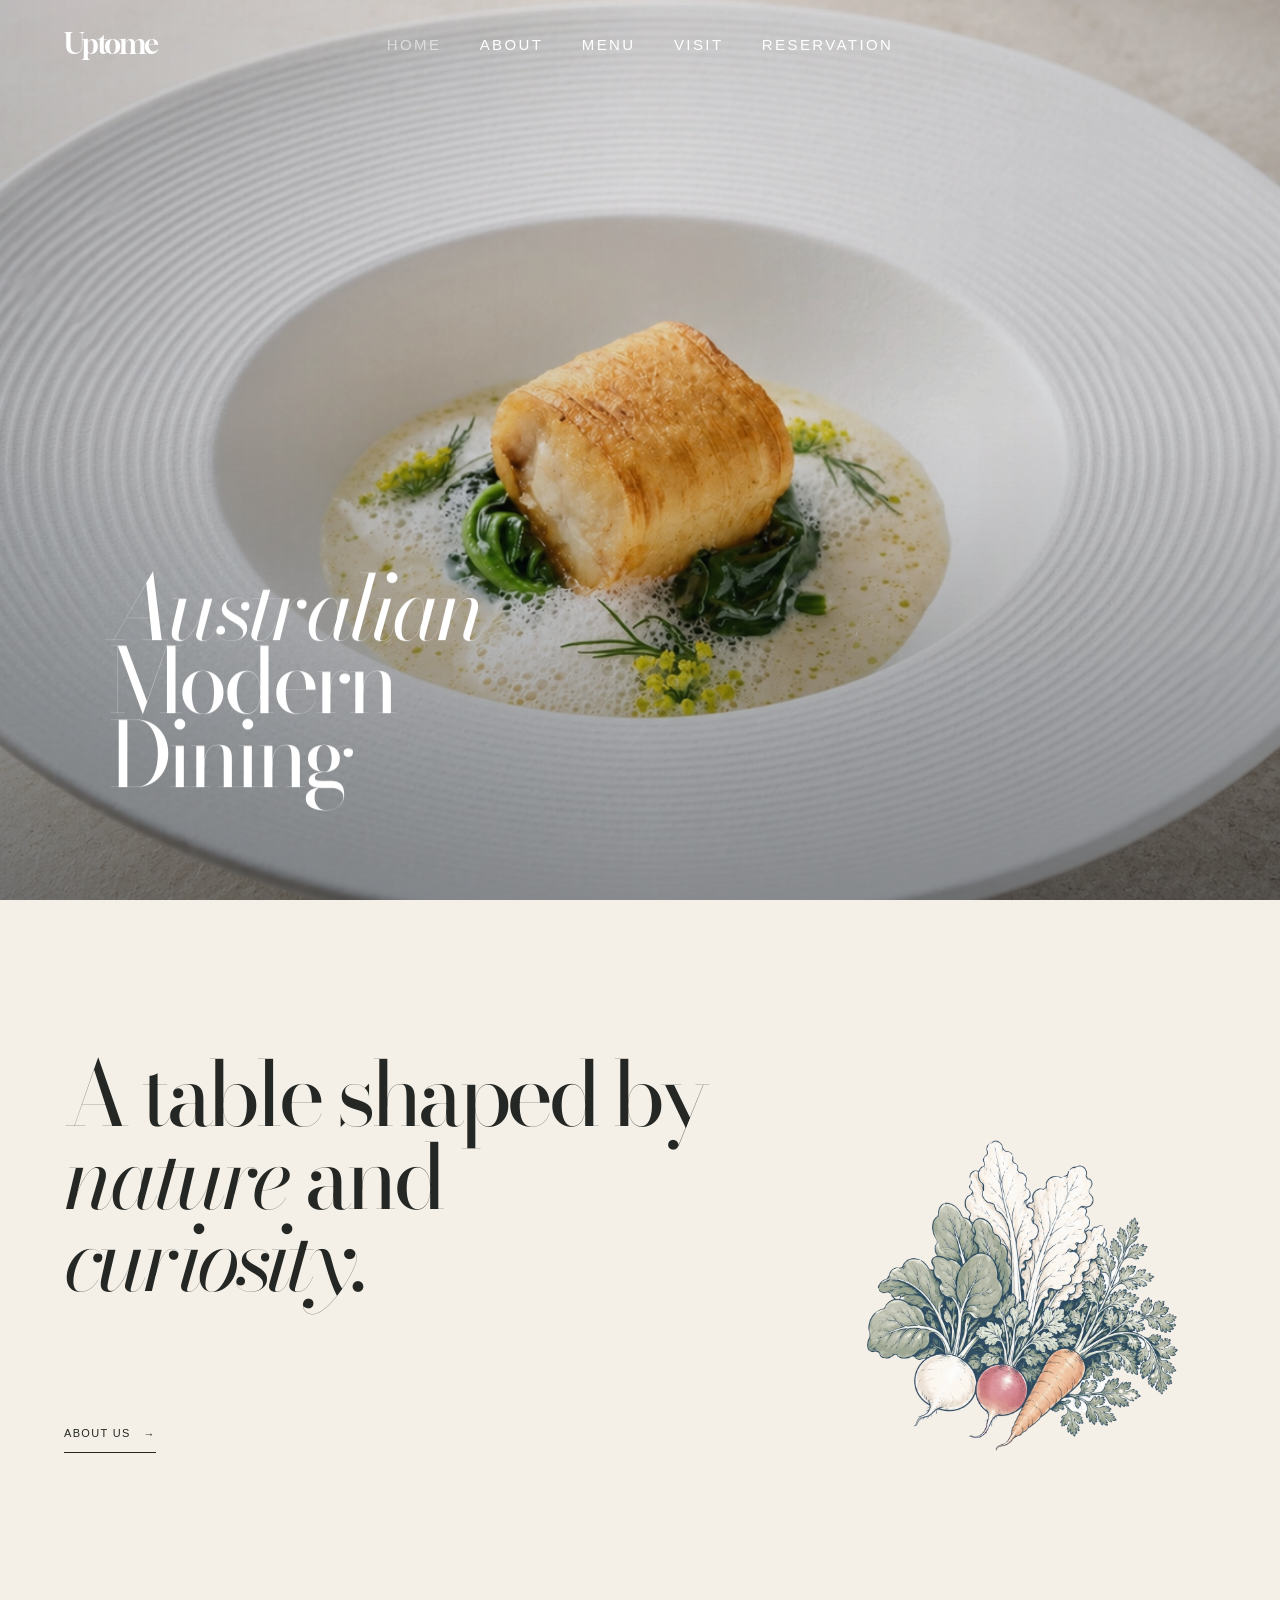
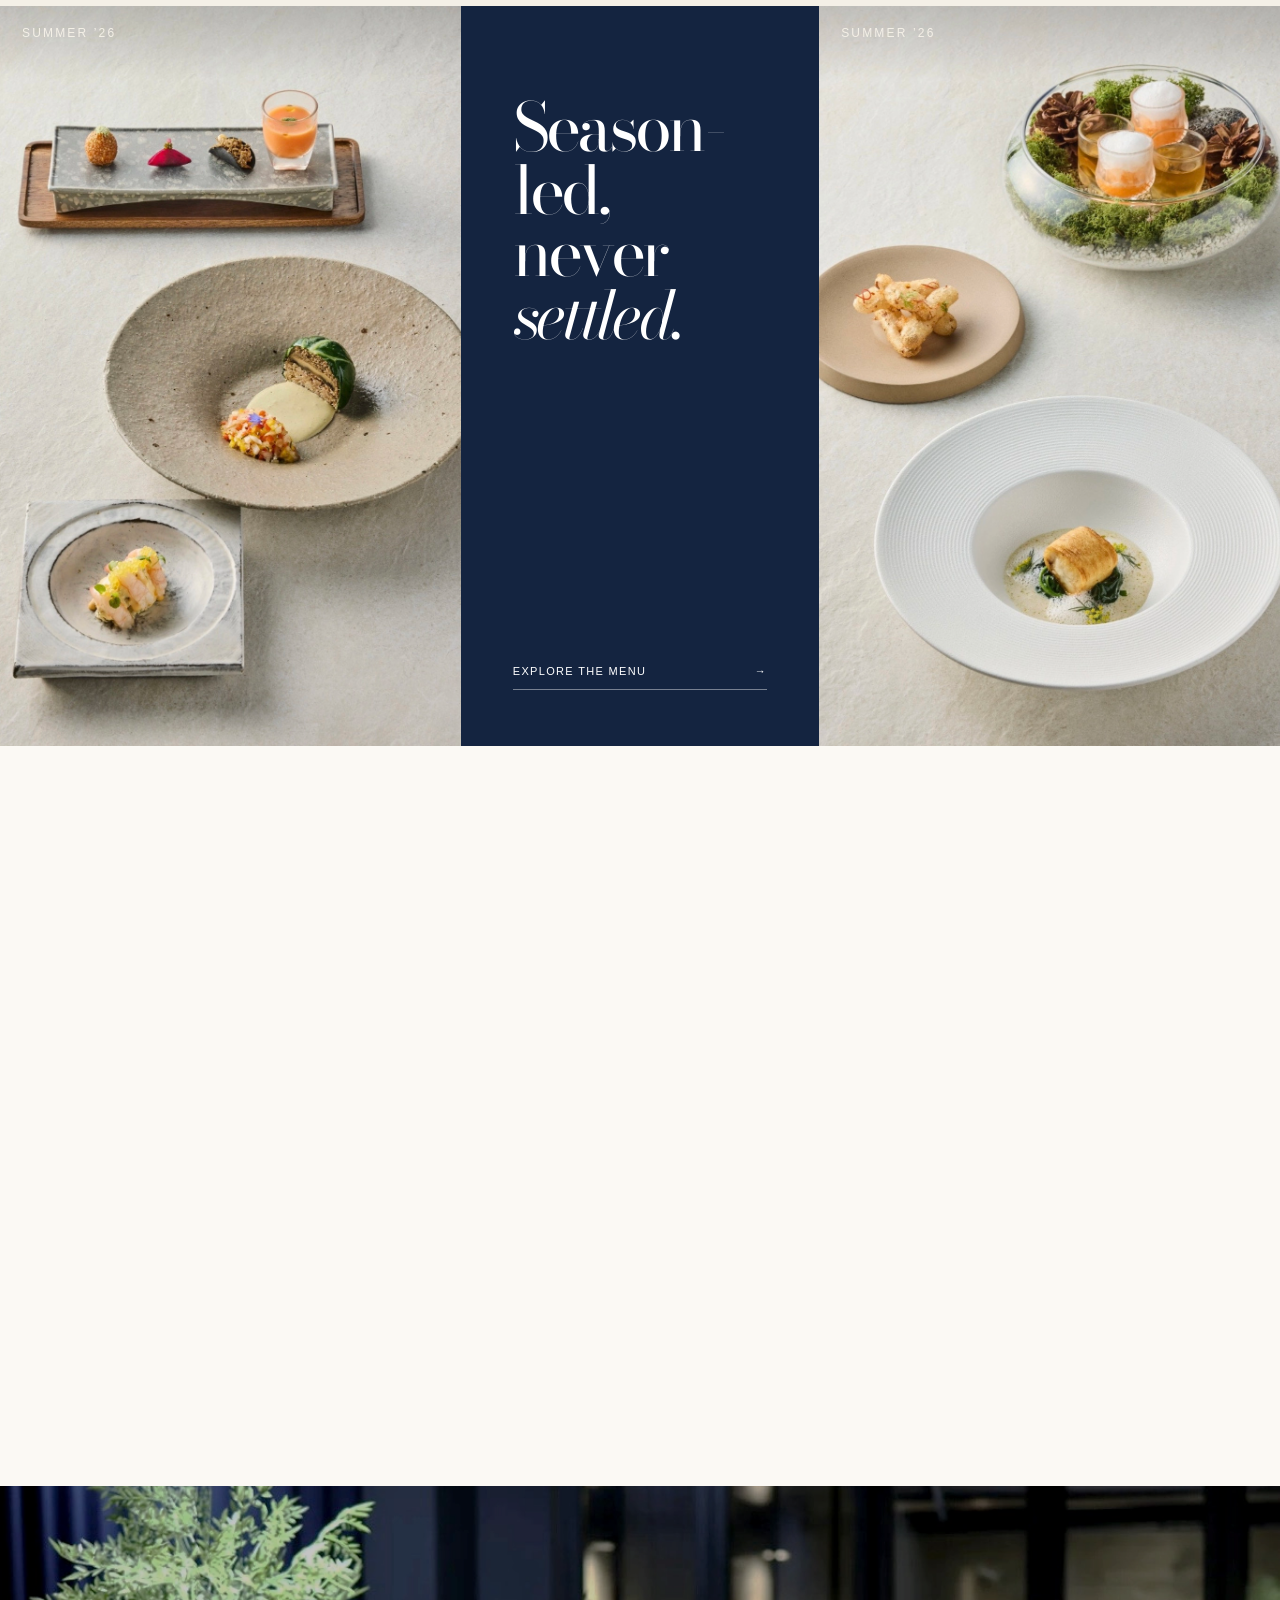
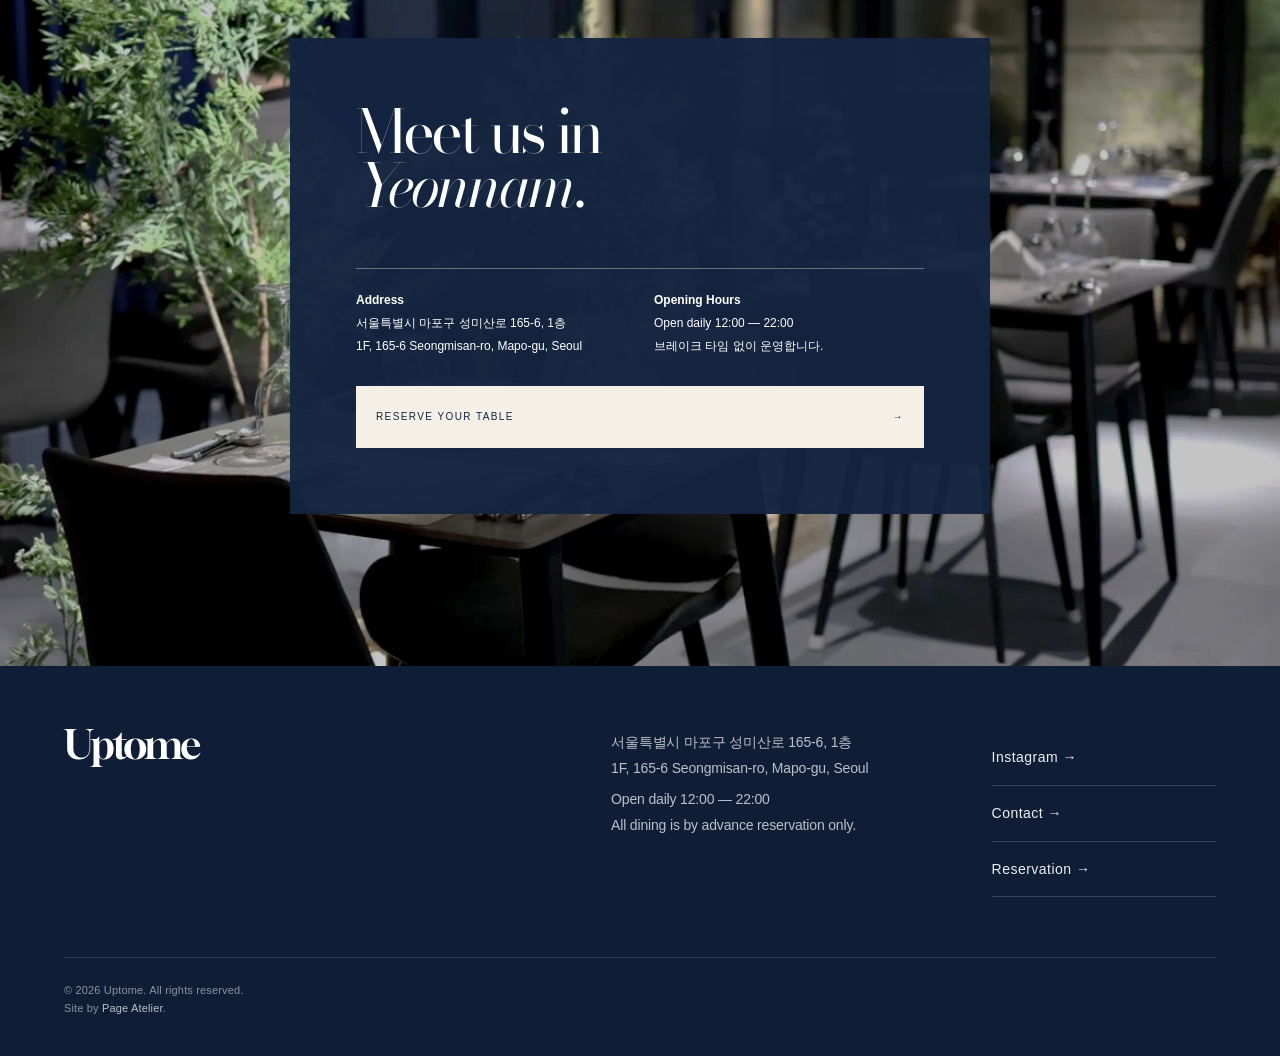
==== commit 075fdf93: "lunch time" ====
--- a/index.html
+++ b/index.html
@@ -9,7 +9,8 @@
   <link rel="preconnect" href="https://fonts.gstatic.com" crossorigin>
   <link href="https://fonts.googleapis.com/css2?family=Bodoni+Moda:opsz,wght@6..96,400;6..96,500&family=Noto+Serif+KR:wght@400;500&display=swap" rel="stylesheet"><link href="https://fonts.googleapis.com/css2?family=Gloock&display=swap" rel="stylesheet">
  <link href="https://fonts.googleapis.com/css2?family=Bodoni+Moda:ital,wght@0,400;1,400;0,500;1,500&display=swap" rel="stylesheet">
-  <link rel="stylesheet" href="assets/css/style.css">
+  <link rel="stylesheet" href="assets/css/common.css">
+<link rel="stylesheet" href="assets/css/home.css">
   <script src="assets/js/components.js" defer></script>
   <script src="assets/js/main.js" defer></script>
 </head>
@@ -88,8 +89,8 @@
       <div class="visit__card reveal">
         <h2>Meet us in<br><span class="italic">Yeonnam</span>.</h2>
         <div class="visit__details">
-          <p>서울특별시 마포구 성미산로 165-6, 1층<br>1F, 165-6 Seongmisan-ro, Mapo-gu, Seoul</p>
-          <p>Open daily 12:00 — 22:00<br>브레이크 타임 없이 운영합니다.</p>
+          <p><span style="font-weight: 700;">Address</span><br>서울특별시 마포구 성미산로 165-6, 1층<br>1F, 165-6 Seongmisan-ro, Mapo-gu, Seoul</p>
+          <p><span style="font-weight: 700;">Opening Hours</span><br>Open daily 12:00 — 22:00<br>브레이크 타임 없이 운영합니다.</p>
         </div>
         <a class="cta-button" href="reservation.html">
           <span>Reserve your table</span>
@@ -127,5 +128,6 @@
       revealImages.forEach((element) => imageObserver.observe(element));
     });
   </script>
+  
 </body>
 </html>
--- a/assets/css/common.css
+++ b/assets/css/common.css
@@ -0,0 +1,885 @@
+/* =========================================
+   UPTOME — COMMON
+========================================= */
+
+:root {
+  --navy: #142440;
+  --navy-deep: #0f1e36;
+  --ivory: #f4f0e7;
+  --paper: #fbf9f4;
+  --charcoal: #242724;
+  --sage: #7d876f;
+  --terra: #b96750;
+  --line: #d4cec2;
+  --red: #d32c1a;
+  --serif-en: "Bodoni Moda", Georgia, serif;
+  --serif-ko: "Noto Serif KR", serif;
+  --sans: Pretendard, -apple-system, BlinkMacSystemFont, "Segoe UI", sans-serif;
+  --page-x: clamp(24px, 5vw, 86px);
+  --section-y: clamp(96px, 10vw, 150px);
+}
+
+*,
+*::before,
+*::after {
+  box-sizing: border-box;
+}
+
+html {
+  width: 100%;
+  max-width: 100%;
+  overflow-x: hidden;
+  scroll-behavior: smooth;
+}
+
+body {
+  position: relative;
+  width: 100%;
+  max-width: 100%;
+  margin: 0;
+  overflow-x: hidden;
+  background: var(--ivory);
+  color: var(--charcoal);
+  font-family: var(--sans);
+  -webkit-font-smoothing: antialiased;
+}
+
+body.menu-open {
+  overflow: hidden;
+}
+
+main {
+  width: 100%;
+  max-width: 100%;
+}
+
+a {
+  color: inherit;
+  text-decoration: none;
+}
+
+button {
+  color: inherit;
+  font: inherit;
+}
+
+img {
+  display: block;
+  max-width: 100%;
+}
+
+h1,
+h2,
+h3,
+p {
+  overflow-wrap: break-word;
+}
+
+h1,
+h2,
+h3 {
+  font-family: var(--serif-en);
+  font-weight: 400;
+  letter-spacing: -.055em;
+}
+
+p {
+  margin-top: 0;
+}
+
+.italic {
+  font-family: "Bodoni Moda", serif;
+  font-style: italic;
+}
+
+/* =========================================
+   HEADER
+========================================= */
+
+.site-header {
+  position: absolute;
+  z-index: 50;
+  inset: 0 0 auto;
+  height: 88px;
+  padding: 0 var(--page-x);
+  display: grid;
+  grid-template-columns: 1fr auto 1fr;
+  align-items: center;
+  color: #fff;
+}
+
+
+/* Subpages no longer have a hero, so their header stays in normal flow. */
+.site-header--dark {
+  position: relative;
+  inset: auto;
+  background: var(--ivory);
+  color: var(--navy);
+}
+
+/* Keep the menu button visible over the navy mobile menu. */
+body.menu-open .site-header--dark {
+  position: fixed;
+  inset: 0 0 auto;
+  width: 100%;
+  background: transparent;
+  color: #fff;
+  border-color: transparent;
+}
+
+/* Hide any remaining subhero markup in all subpages. */
+.subhero {
+  display: none;
+}
+
+.wordmark,
+.site-header .wordmark,
+.site-footer__logo {
+  width: max-content;
+  font-family: "Gloock", var(--serif-en);
+  font-weight: 400;
+  line-height: 1;
+  letter-spacing: -.055em;
+}
+
+.wordmark {
+  font-size: 28px;
+}
+
+.site-nav {
+  display: flex;
+  align-items: center;
+  gap: clamp(26px, 3vw, 44px);
+}
+
+.site-nav a,
+.reserve-link,
+.menu-toggle {
+  font-size: 15px;
+  text-transform: uppercase;
+  letter-spacing: .16em;
+}
+
+.site-nav a[aria-current="page"] {
+  opacity: .55;
+}
+
+.reserve-link {
+  justify-self: end;
+  display: inline-flex;
+  align-items: center;
+  gap: 12px;
+}
+
+.site-header a {
+  transition: opacity .25s ease;
+}
+
+.site-header a:hover {
+  opacity: .58;
+}
+
+.menu-toggle {
+  display: none;
+  justify-self: end;
+  padding: 10px 0;
+  border: 0;
+  background: transparent;
+  cursor: pointer;
+}
+
+.mobile-menu {
+  display: none;
+}
+
+/* =========================================
+   COMMON ELEMENTS
+========================================= */
+
+.section {
+  padding: var(--section-y) 6vw;
+}
+
+.eyebrow {
+  margin: 0 0 24px;
+  color: var(--sage);
+  font-size: 10px;
+  font-weight: 600;
+  text-transform: uppercase;
+  letter-spacing: .22em;
+}
+
+.eyebrow--light {
+  color: rgba(255, 255, 255, .7);
+}
+
+.section-index {
+  display: flex;
+  align-items: flex-start;
+  gap: 14px;
+  font-size: 9px;
+  text-transform: uppercase;
+  letter-spacing: .18em;
+}
+
+.section-index span {
+  color: var(--terra);
+}
+
+.section-index p {
+  margin: 0;
+}
+
+.body-copy {
+  max-width: 440px;
+}
+
+.body-copy p {
+  font-size: 14px;
+  line-height: 2;
+  letter-spacing: -.02em;
+}
+
+.text-link {
+  margin-top: 30px;
+  padding-bottom: 6px;
+  display: inline-flex;
+  gap: 15px;
+  border-bottom: 1px solid;
+  font-size: 11px;
+  text-transform: uppercase;
+  letter-spacing: .13em;
+}
+
+.line-button,
+.solid-button,
+.outline-button {
+  display: inline-flex;
+  align-items: center;
+  justify-content: space-between;
+  gap: 24px;
+  font-size: 12px;
+  text-transform: uppercase;
+  letter-spacing: .16em;
+}
+
+.line-button {
+  width: 100%;
+  max-width: 310px;
+  padding: 18px 0;
+  border-top: 1px solid rgba(255, 255, 255, .55);
+  border-bottom: 1px solid rgba(255, 255, 255, .55);
+}
+
+.outline-button {
+  min-width: 210px;
+  padding: 18px 24px;
+  border: 1px solid rgba(255, 255, 255, .55);
+}
+
+/* =========================================
+   PAGE CTA
+========================================= */
+
+.page-cta {
+  padding: 90px var(--page-x);
+  display: flex;
+  justify-content: space-between;
+  align-items: flex-end;
+  gap: 50px;
+  background: var(--navy);
+  color: #fff;
+}
+
+.page-cta h2 {
+  margin: 0;
+  font-size: clamp(56px, 7vw, 100px);
+  line-height: .9;
+}
+
+/* =========================================
+   LINKS & BUTTONS
+========================================= */
+
+.editorial-link {
+  position: relative;
+  width: max-content;
+  min-height: 0;
+  padding: 0 0 11px;
+  display: inline-flex;
+  align-items: center;
+  justify-content: flex-start;
+  gap: 13px;
+  border: 0;
+  border-bottom: 1px solid currentColor;
+  color: inherit;
+  font-size: 11px;
+  font-weight: 400;
+  line-height: 1.2;
+  letter-spacing: .12em;
+  text-transform: uppercase;
+  text-decoration: none;
+  transition: border-color .3s ease, color .3s ease;
+}
+
+.editorial-link--light {
+  color: #fff;
+  border-color: rgba(255, 255, 255, .42);
+}
+
+.cta-button {
+  position: relative;
+  width: 100%;
+  min-height: 62px;
+  padding: 0 20px;
+  display: flex;
+  align-items: center;
+  justify-content: space-between;
+  gap: 24px;
+  border: 0;
+  background: var(--ivory);
+  color: var(--navy);
+  font-size: 10px;
+  font-weight: 500;
+  line-height: 1.2;
+  letter-spacing: .14em;
+  text-transform: uppercase;
+  text-decoration: none;
+  transition: background-color .3s ease, transform .2s ease;
+}
+
+.button-arrow {
+  flex: 0 0 auto;
+  display: inline-block;
+  line-height: 1;
+  transition: transform .35s cubic-bezier(.22, 1, .36, 1);
+}
+
+.editorial-link:focus-visible,
+.cta-button:focus-visible {
+  outline: 1px solid currentColor;
+  outline-offset: 5px;
+}
+
+.editorial-link:active,
+.cta-button:active {
+  transform: translateY(1px);
+}
+
+@media (hover: hover) {
+  .editorial-link:hover {
+    border-color: transparent;
+  }
+
+  .editorial-link:hover .button-arrow,
+  .cta-button:hover .button-arrow {
+    transform: translateX(5px);
+  }
+
+  .cta-button:hover {
+    background: #e9e3d7;
+    color: var(--navy);
+  }
+}
+
+/* =========================================
+   REVEAL
+========================================= */
+
+.reveal {
+  opacity: 0;
+  transform: translateY(22px);
+  transition: opacity .8s ease, transform .8s ease;
+}
+
+.reveal.is-visible {
+  opacity: 1;
+  transform: translateY(0);
+}
+
+.reveal-image {
+  opacity: 0;
+  transform: scale(1.035);
+  transition:
+    opacity 1.05s ease,
+    transform 1.35s cubic-bezier(.22, 1, .36, 1);
+  will-change: opacity, transform;
+}
+
+.reveal-image.is-visible {
+  opacity: 1;
+  transform: scale(1);
+  will-change: auto;
+}
+
+/* =========================================
+   FOOTER
+   Refined editorial styling
+========================================= */
+
+.site-footer {
+  padding: clamp(40px, 7vw, 60px) var(--page-x) clamp(28px, 3vw, 42px);
+  display: grid;
+  grid-template-columns: minmax(240px, .85fr) minmax(520px, 1.15fr);
+  grid-template-areas:
+    "top middle"
+    "bottom bottom";
+  column-gap: clamp(50px, 9vw, 100px);
+  row-gap: clamp(40px, 7vw, 60px);
+  background: var(--navy-deep);
+  color: #fff;
+}
+
+.site-footer__top {
+  grid-area: top;
+  display: flex;
+  flex-direction: column;
+  align-items: flex-start;
+  gap: 16px;
+}
+
+.site-footer__logo {
+  font-size: clamp(30px, 4vw, 40px);
+  line-height: .92;
+}
+
+.site-footer__middle {
+  grid-area: middle;
+  display: grid;
+  grid-template-columns: minmax(290px, 1.15fr) minmax(220px, .85fr);
+  align-items: start;
+  gap: clamp(56px, 6vw, 92px);
+  padding-top: 4px;
+}
+
+.site-footer__info p {
+  margin: 0;
+  color: rgba(255, 255, 255, .72);
+  font-size: 14px;
+  line-height: 1.85;
+  letter-spacing: -.012em;
+}
+
+.site-footer__info p + p {
+  margin-top: 5px;
+}
+
+.site-footer__links {
+  display: flex;
+  flex-direction: column;
+  align-items: stretch;
+  gap: 0;
+}
+
+.site-footer__links a {
+  min-width: 200px;
+  padding: 19px 0;
+  display: flex;
+  align-items: center;
+  justify-content: space-between;
+  gap: 24px;
+  border-bottom: 1px solid rgba(255, 255, 255, .17);
+  color: rgba(255, 255, 255, .92);
+  font-size: 14px;
+  font-weight: 400;
+  line-height: 1.2;
+  letter-spacing: .035em;
+  text-transform: none;
+  transition: opacity .25s ease, border-color .25s ease, padding-left .25s ease;
+}
+
+.site-footer__links a:first-of-type {
+  border-top: 0;
+}
+
+.site-footer__links a:hover {
+  padding-left: 4px;
+  opacity: .72;
+  border-color: rgba(255, 255, 255, .34);
+}
+
+.site-footer__bottom {
+  grid-area: bottom;
+  width: 100%;
+  padding-top: 24px;
+  display: flex;
+  align-items: center;
+  justify-content: flex-start;
+  flex-wrap: wrap;
+  gap: 4px 18px;
+  border-top: 1px solid rgba(255, 255, 255, .14);
+  white-space: normal;
+}
+
+.site-footer__bottom small,
+.site-footer__bottom a {
+  color: rgba(255, 255, 255, .52);
+  font-size: 11px;
+  font-weight: 400;
+  line-height: 1.6;
+  letter-spacing: .015em;
+  text-transform: none;
+}
+
+.site-footer__bottom a {
+  color: rgba(255, 255, 255, .72);
+  transition: color .25s ease;
+}
+
+.site-footer__bottom a:hover {
+  color: #fff;
+}
+
+/* =========================================
+   TABLET
+========================================= */
+
+@media (max-width: 1100px) {
+  .site-footer {
+    grid-template-columns: minmax(210px, .75fr) minmax(430px, 1.25fr);
+    column-gap: 56px;
+  }
+
+  .site-footer__middle {
+    grid-template-columns: 1fr;
+    gap: 38px;
+  }
+
+  .site-footer__links {
+    max-width: 380px;
+  }
+}
+
+/* =========================================
+   MOBILE
+========================================= */
+
+@media (max-width: 850px) {
+  .site-header {
+    height: 72px;
+    padding: 0 20px;
+    grid-template-columns: 1fr 1fr;
+  }
+
+  .site-nav,
+  .reserve-link {
+    display: none;
+  }
+
+  .menu-toggle {
+    display: block;
+  }
+
+  .mobile-menu {
+    position: fixed;
+    z-index: 40;
+    inset: 0;
+    padding: 100px 24px 10px;
+    display: flex;
+    flex-direction: column;
+    background: var(--navy);
+    color: #fff;
+    opacity: 0;
+    visibility: hidden;
+    pointer-events: none;
+    transition: opacity .3s ease, visibility .3s ease;
+  }
+
+  .mobile-menu.is-open {
+    opacity: 1;
+    visibility: visible;
+    pointer-events: auto;
+  }
+
+  .mobile-menu__nav {
+    display: flex;
+    flex-direction: column;
+    gap: 20px;
+    text-align: center;
+  }
+
+  .mobile-menu__nav a {
+    font-family: var(--serif-en);
+    font-size: clamp(25px, 10vw, 30px);
+    line-height: .95;
+    letter-spacing: -.045em;
+  }
+
+  .mobile-menu__bottom {
+    position: absolute;
+    right: 24px;
+    bottom: 26px;
+    left: 24px;
+
+    width: auto;
+    margin: 0;
+    padding-top: 0px;
+    display: flex;
+    flex-direction: column;
+    gap: 18px;
+  }
+
+  .mobile-menu__bottom a {
+    font-size: 11px;
+  }
+
+
+  .mobile-menu__instagram {
+    width: max-content;
+    display: inline-flex;
+    align-items: center;
+    gap: 10px;
+
+    font-size: 30px;
+    font-weight: 400;
+    line-height: 1;
+    letter-spacing: 0.12em;
+    text-transform: uppercase;
+  }
+
+  .instagram-icon {
+    width: 20px;
+    height: 20px;
+    display: inline-flex;
+  }
+
+  .instagram-icon svg {
+    width: 100%;
+    height: 100%;
+    fill: none;
+    stroke: currentColor;
+    stroke-width: 1.5;
+  }
+
+  .mobile-menu__reservation {
+  display: flex;
+  flex-direction: column;
+  gap: 8px;
+  }
+
+  .mobile-menu__reserve {
+    min-height: 40px;
+    padding: 15px;
+    display: flex;
+    align-items: center;
+    justify-content: space-between;
+    gap: 10px;
+
+    font-size: 20px;
+    font-weight: 500;
+    line-height: 1.3;
+    letter-spacing: 0.06em;
+    text-transform: none;
+  }
+
+  .mobile-menu__reserve--primary {
+    background: var(--ivory);
+    color: var(--navy);
+  }
+
+  .mobile-menu__reserve--secondary {
+    background: transparent;
+    color: #fff;
+    border: 1px solid rgba(255, 255, 255, .42);
+  }
+
+@media (max-width: 850px) {
+  .mobile-menu__instagram,
+  .mobile-menu__reserve {
+    transition:
+      background-color 0.3s ease,
+      color 0.3s ease,
+      border-color 0.3s ease,
+      opacity 0.3s ease,
+      transform 0.25s ease;
+  }
+
+  .mobile-menu__reserve {
+    min-height: 45px;
+  }
+
+  .mobile-menu__reserve span:last-child {
+    transition: transform 0.3s cubic-bezier(.22, 1, .36, 1);
+  }
+
+  /* 모바일 터치 효과 */
+  .mobile-menu__instagram:active {
+    opacity: 0.55;
+  }
+
+  .mobile-menu__reserve:active {
+    transform: scale(0.985);
+  }
+}
+
+@media (hover: hover) {
+  .mobile-menu__instagram:hover {
+    opacity: 0.55;
+  }
+
+  .mobile-menu__reserve:hover span:last-child {
+    transform: translateX(6px);
+  }
+
+  .mobile-menu__reserve--primary:hover {
+    background: #e8e1d5;
+  }
+
+  .mobile-menu__reserve--secondary:hover {
+    background: var(--ivory);
+    border-color: var(--ivory);
+    color: var(--navy);
+  }
+}html.menu-open,
+body.menu-open {
+  width: 100%;
+  height: 100%;
+  overflow: hidden;
+  overscroll-behavior: none;
+}
+
+body.menu-open {
+  touch-action: none;
+}
+
+.mobile-menu {
+  position: fixed;
+  inset: 0;
+  width: 100%;
+  height: 100vh;
+  height: 100dvh;
+  overflow: hidden;
+  overscroll-behavior: none;
+}
+
+  .section {
+    padding: 84px 24px;
+  }
+
+  .section-index {
+    margin-bottom: 58px;
+  }
+
+
+
+
+
+  .page-cta {
+    padding: 74px 24px;
+    flex-direction: column;
+    align-items: flex-start;
+  }
+
+  .page-cta h2 {
+    font-size: clamp(56px, 17vw, 76px);
+  }
+
+  .outline-button {
+    width: 100%;
+  }
+
+  .editorial-link {
+    font-size: 10px;
+    letter-spacing: .12em;
+  }
+
+  .cta-button {
+    font-size: 10px;
+    letter-spacing: .13em;
+  }
+
+  .site-footer {
+    padding: 48px 24px 28px;
+    display: flex;
+    flex-direction: column;
+    gap: 0;
+  }
+
+  .site-footer__top {
+    padding-bottom: 50px;
+  }
+
+  .site-footer__logo {
+    font-size: clamp(20px, 10vw, 30px);
+    line-height: .94;
+  }
+
+  .site-footer__middle {
+    width: 100%;
+    padding: 0 0 40px;
+    display: flex;
+    flex-direction: column;
+    gap: 38px;
+  }
+
+  .site-footer__info,
+  .site-footer__links {
+    width: 100%;
+    max-width: none;
+  }
+
+  .site-footer__info p {
+    color: rgba(255, 255, 255, .76);
+    font-size: 13px;
+    line-height: 1.5;
+    letter-spacing: -.012em;
+  }
+
+  .site-footer__links a {
+    width: 100%;
+    min-width: 0;
+    padding: 10px 0;
+    color: rgba(255, 255, 255, .92);
+    font-size: 14px;
+    line-height: 1.3;
+    letter-spacing: .035em;
+  }
+
+  .site-footer__links a:hover {
+    padding-left: 0;
+  }
+
+  .site-footer__bottom {
+    padding-top: 15px;
+    flex-direction: column;
+    align-items: flex-start;
+    gap: 1px;
+  }
+
+  .site-footer__bottom small,
+  .site-footer__bottom a {
+    color: rgba(255, 255, 255, .56);
+    font-size: 10px;
+    line-height: 1.65;
+    letter-spacing: .015em;
+  }
+}
+
+/* =========================================
+   ACCESSIBILITY
+========================================= */
+
+@media (prefers-reduced-motion: reduce) {
+  * {
+    scroll-behavior: auto !important;
+    animation: none !important;
+    transition: none !important;
+  }
+
+  .reveal,
+  .reveal-image,
+  .editorial-link,
+  .cta-button,
+  .button-arrow {
+    opacity: 1;
+    transform: none;
+    transition: none;
+  }
+}
+
+@supports (overflow: clip) {
+  html,
+  body {
+    overflow-x: clip;
+  }
+}
--- a/assets/css/home.css
+++ b/assets/css/home.css
@@ -0,0 +1,583 @@
+/* =========================================
+   UPTOME — HOME
+========================================= */
+
+/* HERO */
+
+.hero {
+  position: relative;
+  min-height: 100svh;
+  overflow: hidden;
+  color: #fff;
+  contain: paint;
+}
+
+.hero__media {
+  position: absolute;
+  inset: 0;
+  background-color: #48504a;
+  background-position: center;
+  background-size: cover;
+  backface-visibility: hidden;
+  -webkit-backface-visibility: hidden;
+}
+
+.hero__media--home {
+  background-image: url("../images/uptome-hero-pc.webp");
+  transform: scale(1.08);
+  animation: hero-slow-zoom 9s cubic-bezier(.22, 1, .36, 1) forwards;
+  will-change: transform;
+}
+
+.hero__shade {
+  position: absolute;
+  z-index: 1;
+  inset: 0;
+  background:
+    linear-gradient(
+      180deg,
+      rgba(8, 16, 23, .06) 0%,
+      rgba(8, 16, 23, .10) 46%,
+      rgba(8, 16, 23, .42) 100%
+    ),
+    linear-gradient(
+      90deg,
+      rgba(8, 16, 23, .20) 0%,
+      rgba(8, 16, 23, .03) 50%,
+      rgba(8, 16, 23, .10) 100%
+    );
+}
+
+.hero__copy {
+  position: absolute;
+  z-index: 2;
+  left: 8.5vw;
+  bottom: 12vh;
+}
+
+.hero h1 {
+  margin: 0;
+  font-size: clamp(50px, 8vw, 90px);
+  line-height: .82;
+}
+
+.hero__title {
+  overflow: visible;
+}
+
+.hero__title span {
+  display: block;
+  opacity: 0;
+  transform: translateY(115%);
+  animation: hero-title-up .92s cubic-bezier(.22, 1, .36, 1) forwards;
+  will-change: opacity, transform;
+}
+
+.hero__title span:nth-child(1) {
+  animation-delay: .42s;
+}
+
+.hero__title span:nth-child(2) {
+  animation-delay: .56s;
+}
+
+.hero__title span:nth-child(3) {
+  animation-delay: .70s;
+}
+
+.hero__ko {
+  margin: 36px 0 0 4px;
+  font-family: var(--serif-ko);
+  font-size: 16px;
+  line-height: 1.85;
+  letter-spacing: -.02em;
+}
+
+.hero__scroll {
+  position: absolute;
+  left: var(--page-x);
+  bottom: 4vh;
+  font-size: 10px;
+  text-transform: uppercase;
+  letter-spacing: .16em;
+  writing-mode: vertical-rl;
+}
+
+@keyframes hero-slow-zoom {
+  from {
+    transform: scale(1.08);
+  }
+
+  to {
+    transform: scale(1);
+  }
+}
+
+@keyframes hero-title-up {
+  to {
+    opacity: 1;
+    transform: translateY(0);
+  }
+}
+
+/* INTRO */
+
+.intro {
+  max-width: 1600px;
+  margin: 0 auto;
+  padding-right: var(--page-x);
+  padding-left: var(--page-x);
+}
+
+.intro__content {
+  width: 100%;
+  display: grid;
+  grid-template-columns: minmax(0, 1.25fr) minmax(320px, .75fr);
+  grid-template-areas:
+    "text illustration"
+    "button illustration";
+  align-items: center;
+  column-gap: clamp(70px, 9vw, 160px);
+}
+
+.intro__text {
+  grid-area: text;
+  display: flex;
+  flex-direction: column;
+  align-items: flex-start;
+}
+
+.intro__content h2 {
+  max-width: 950px;
+  margin: 0;
+  font-size: clamp(66px, 7vw, 116px);
+  line-height: .92;
+  letter-spacing: -.06em;
+}
+
+.intro__bottom {
+  grid-area: button;
+  margin-top: 72px;
+}
+
+.intro__illustration {
+  grid-area: illustration;
+  margin-top: 100px;
+  display: flex;
+  align-items: center;
+  justify-content: center;
+}
+
+.intro__illustration img {
+  width: min(100%, 350px);
+  height: auto;
+  opacity: .88;
+  filter: saturate(.78);
+}
+
+.intro .editorial-link {
+  min-width: 0;
+}
+
+/* MENU FEATURE */
+
+.menu-feature {
+  min-height: 740px;
+  display: grid;
+  grid-template-columns: 1.08fr .84fr 1.08fr;
+}
+
+.menu-feature__image {
+  position: relative;
+  min-height: 740px;
+  margin: 0;
+  background-position: center;
+  background-size: cover;
+  background-attachment: scroll;
+}
+
+.menu-feature__image--one {
+  background-image: url("../images/uptome-dish6.webp");
+}
+
+.menu-feature__image--two {
+  background-image: url("../images/uptome-dish5.webp");
+}
+
+.menu-feature__image figcaption {
+  position: absolute;
+  top: 20px;
+  bottom: 20px;
+  left: 22px;
+  color: var(--ivory);
+  font-size: 12px;
+  text-transform: uppercase;
+  letter-spacing: .18em;
+}
+
+.menu-feature__copy {
+  padding: 90px 52px 56px;
+  display: flex;
+  flex-direction: column;
+  justify-content: space-between;
+  background: var(--navy);
+  color: #fff;
+}
+
+.menu-feature__copy h2 {
+  margin: 0;
+  font-size: clamp(52px, 5.2vw, 82px);
+  line-height: .94;
+}
+
+.menu-feature__copy p {
+  max-width: 310px;
+  font-size: 14px;
+  line-height: 2;
+}
+
+.menu-feature__copy .editorial-link {
+  width: 100%;
+  max-width: none;
+  padding-bottom: 11px;
+  justify-content: space-between;
+}
+
+/* MANIFESTO */
+
+.manifesto {
+  position: relative;
+  min-height: 740px;
+  overflow: hidden;
+  background: var(--paper);
+}
+
+.manifesto__small {
+  margin: 35px 0 36px;
+  text-align: center;
+}
+
+.manifesto h2 {
+  position: relative;
+  z-index: 1;
+  margin: 0;
+  color: var(--red);
+  font-size: clamp(50px, 10vw, 120px);
+  line-height: .87;
+  text-align: center;
+}
+
+.manifesto__mark {
+  position: absolute;
+  right: 4vw;
+  bottom: -95px;
+  color: rgba(125, 135, 111, .15);
+  font-size: 50px;
+  transform: rotate(18deg);
+}
+
+/* HOME FEATURE */
+
+.home-feature {
+  display: grid;
+  grid-template-columns: 1.25fr .75fr;
+  align-items: center;
+  gap: 8vw;
+}
+
+.home-feature__media {
+  min-height: 680px;
+  background-position: center;
+  background-size: cover;
+}
+
+.home-feature__media--terrace {
+  background-image: url("../images/terrace.webp");
+}
+
+.home-feature__copy {
+  max-width: 480px;
+}
+
+.home-feature__copy h2 {
+  margin: 0 0 34px;
+  font-size: clamp(54px, 6vw, 92px);
+  line-height: .95;
+}
+
+.home-feature__copy p {
+  font-size: 14px;
+  line-height: 2;
+}
+
+/* VISIT / MEET US */
+
+.visit {
+  position: relative;
+  min-height: 780px;
+  overflow: hidden;
+  padding: 80px 24px;
+  display: grid;
+  place-items: center;
+}
+
+.visit__photo {
+  position: absolute;
+  z-index: 0;
+  inset: 0;
+  background-image: url("../images/uptome-hall1.webp");
+  background-position: center;
+  background-size: cover;
+  filter: saturate(.82) brightness(.77);
+}
+
+.visit__card {
+  position: relative;
+  z-index: 1;
+  width: min(700px, 100%);
+  margin: 0;
+  padding: 66px;
+  background: rgba(20, 36, 64, .96);
+  color: #fff;
+}
+
+.visit__card h2 {
+  margin: 0 0 56px;
+  font-size: clamp(50px, 5.7vw, 60px);
+  line-height: .9;
+}
+
+.visit__details {
+  padding-top: 20px;
+  display: grid;
+  grid-template-columns: 1fr 1fr;
+  gap: 28px;
+  border-top: 1px solid rgba(255, 255, 255, .35);
+}
+
+.visit__details p {
+  margin: 0;
+  font-size: 12px;
+  line-height: 1.9;
+}
+
+.visit .solid-button {
+  width: 100%;
+  margin-top: 32px;
+  padding: 19px 22px;
+  background: var(--ivory);
+  color: var(--navy);
+}
+
+.visit .cta-button {
+  margin-top: 28px;
+}
+
+/* =========================================
+   MOBILE
+========================================= */
+
+@media (max-width: 850px) {
+  .hero {
+    height: calc(var(--vh, 1vh) * 100);
+    min-height: calc(var(--vh, 1vh) * 100);
+  }
+
+  .hero__media--home {
+    background-image: url("../images/uptome-hero-mobile.webp");
+    background-position: 58% center;
+    transform: translateZ(0) scale(1.08);
+    transform-origin: center;
+    animation: hero-slow-zoom 7s cubic-bezier(.22, 1, .36, 1) forwards;
+    will-change: transform;
+  }
+
+  .hero__copy {
+    right: 24px;
+    left: 24px;
+    bottom: 10vh;
+  }
+
+  .hero h1 {
+    font-size: clamp(40px, 13vw, 70px);
+    line-height: .84;
+  }
+
+  .hero__ko {
+    margin-top: 28px;
+    font-size: 14px;
+  }
+
+  .hero__scroll {
+    right: 20px;
+    bottom: 26px;
+    left: auto;
+    writing-mode: initial;
+  }
+
+  .intro {
+    padding: 78px 24px 58px;
+  }
+
+  .intro__content {
+    display: flex;
+    flex-direction: column;
+    align-items: stretch;
+    gap: 0;
+  }
+
+  .intro__text {
+    order: 1;
+  }
+
+  .intro__content h2 {
+    font-size: clamp(48px, 13.5vw, 68px);
+    line-height: .96;
+    letter-spacing: -.06em;
+  }
+
+  .intro__illustration {
+    order: 2;
+    margin-top: 18px;
+    margin-bottom: 16px;
+    justify-content: flex-end;
+  }
+
+  .intro__illustration img {
+    width: min(57%, 250px);
+  }
+
+  .intro__bottom {
+    order: 3;
+    width: 100%;
+    margin-top: 0;
+  }
+
+  .intro .editorial-link {
+    width: max-content;
+  }
+
+  .menu-feature {
+    min-height: 0;
+    grid-template-columns: 1fr;
+  }
+
+  .menu-feature__image {
+    min-height: 130vw;
+  }
+
+  .menu-feature__copy {
+    min-height: 450px;
+    padding: 62px 24px 70px;
+    line-height: .88;
+  }
+
+  .menu-feature__copy h2 {
+    max-width: 5.2ch;
+    font-size: clamp(52px, 16vw, 68px);
+    line-height: .93;
+  }
+
+  .menu-feature__copy .editorial-link {
+    width: 100%;
+  }
+
+  /* Mobile Safari scroll-stall fix:
+     remove transform/GPU promotion from the large food images. */
+  .menu-feature__image.reveal-image {
+    opacity: 0;
+    transform: none;
+    transition: opacity .7s ease;
+    will-change: auto;
+  }
+
+  .menu-feature__image.reveal-image.is-visible {
+    opacity: 1;
+    transform: none;
+    will-change: auto;
+  }
+
+  .manifesto {
+    min-height: 440px;
+    padding: 86px 24px 92px;
+    display: flex;
+    flex-direction: column;
+    align-items: flex-start;
+    justify-content: center;
+  }
+
+  .manifesto__small {
+    margin: 0 0 26px;
+    text-align: left;
+  }
+
+  .manifesto h2 {
+    max-width: 100%;
+    margin-top: 0;
+    margin-left: auto;
+    font-size: clamp(48px, 14.7vw, 66px);
+    line-height: .96;
+    letter-spacing: -.06em;
+    text-align: right;
+    transform: translateY(-4px);
+  }
+
+  .manifesto__mark {
+    right: -50px;
+    font-size: 70px;
+  }
+
+  .home-feature {
+    grid-template-columns: 1fr;
+    gap: 54px;
+  }
+
+  .home-feature__media {
+    min-height: 115vw;
+  }
+
+  .home-feature__copy h2 {
+    font-size: clamp(52px, 16vw, 70px);
+  }
+
+  .visit {
+    min-height: 640px;
+    padding: 58px 22px;
+  }
+
+  .visit__card {
+    width: 100%;
+    padding: 40px 28px 30px;
+  }
+
+  .visit__card h2 {
+    margin-bottom: 32px;
+    font-size: clamp(46px, 14vw, 60px);
+    line-height: .92;
+  }
+
+  .visit__details {
+    grid-template-columns: 1fr;
+    gap: 10px;
+  }
+
+  .visit__details p {
+    font-size: 12px;
+    line-height: 1.8;
+  }
+
+  .visit .cta-button {
+    min-height: 62px;
+    margin-top: 26px;
+    padding: 0 18px;
+  }
+}
+
+@media (prefers-reduced-motion: reduce) {
+  .hero__media--home,
+  .hero__title span {
+    opacity: 1;
+    transform: none;
+    animation: none;
+  }
+}
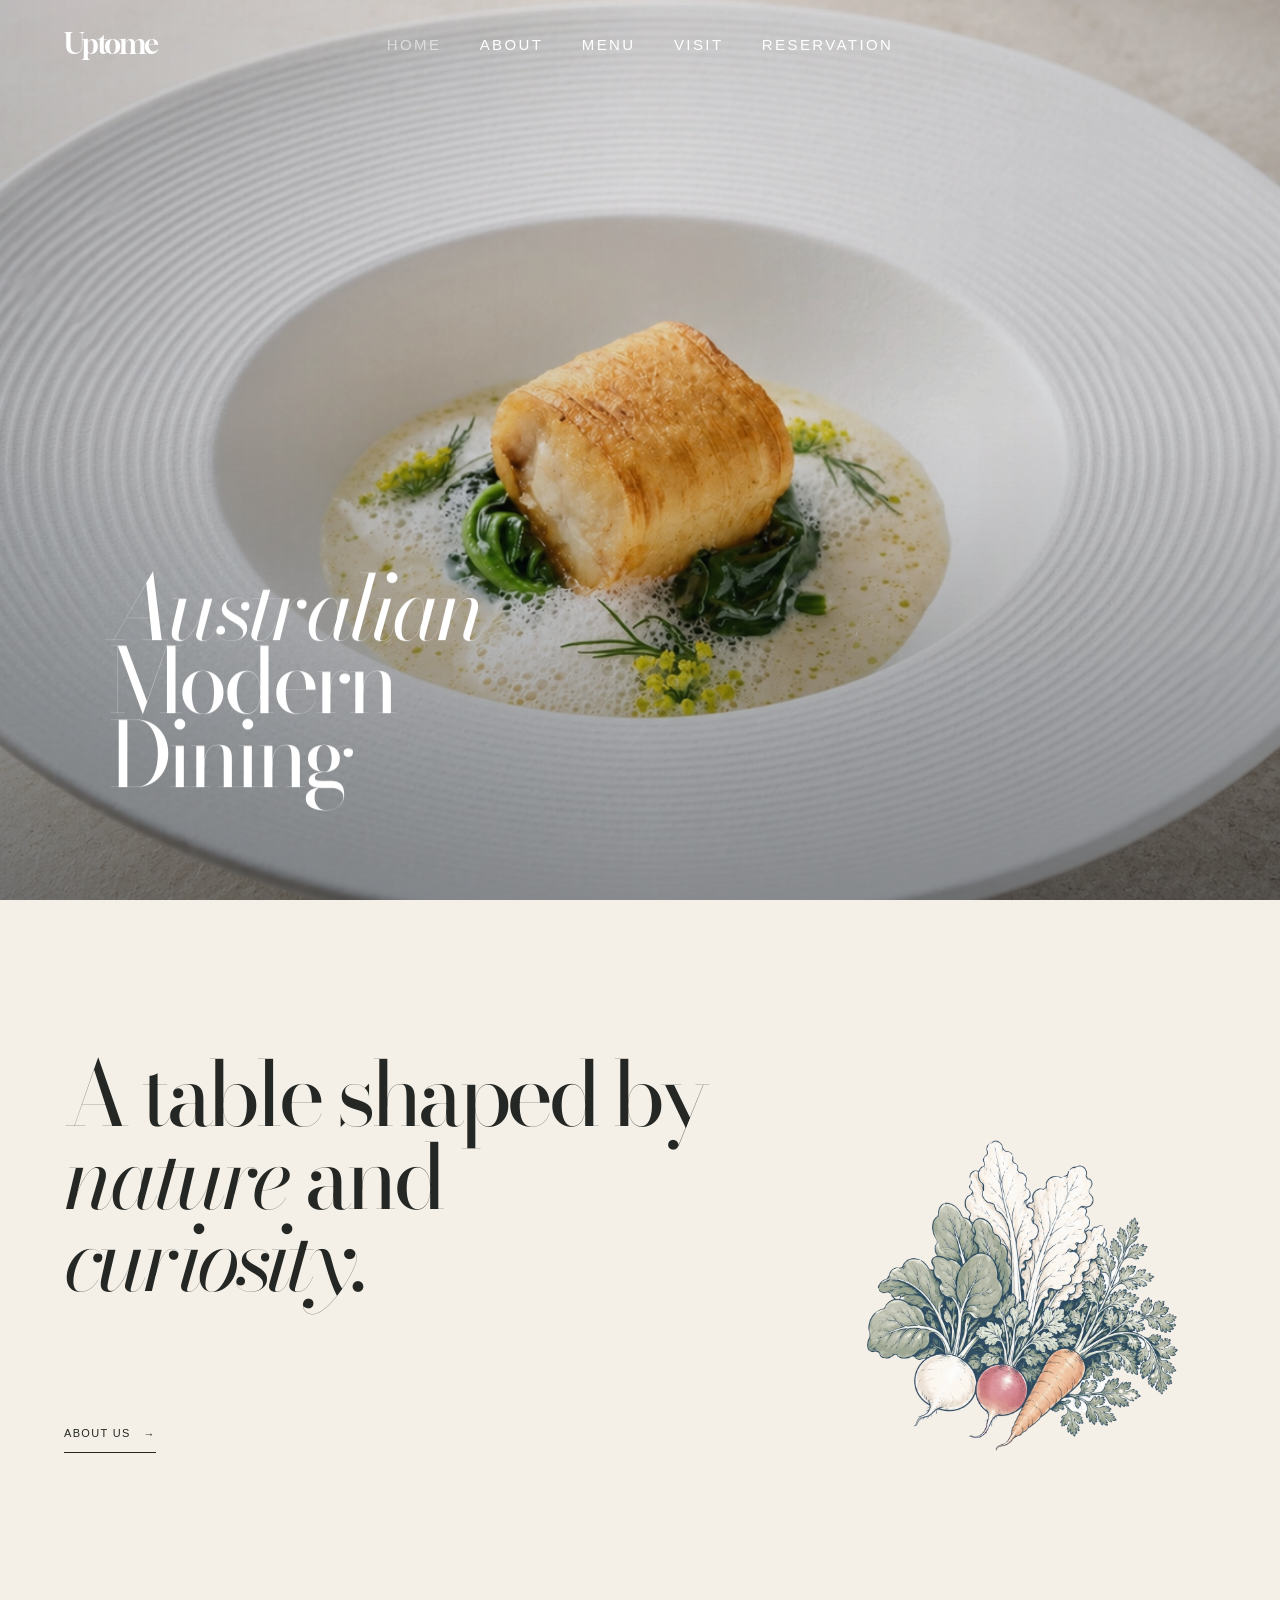
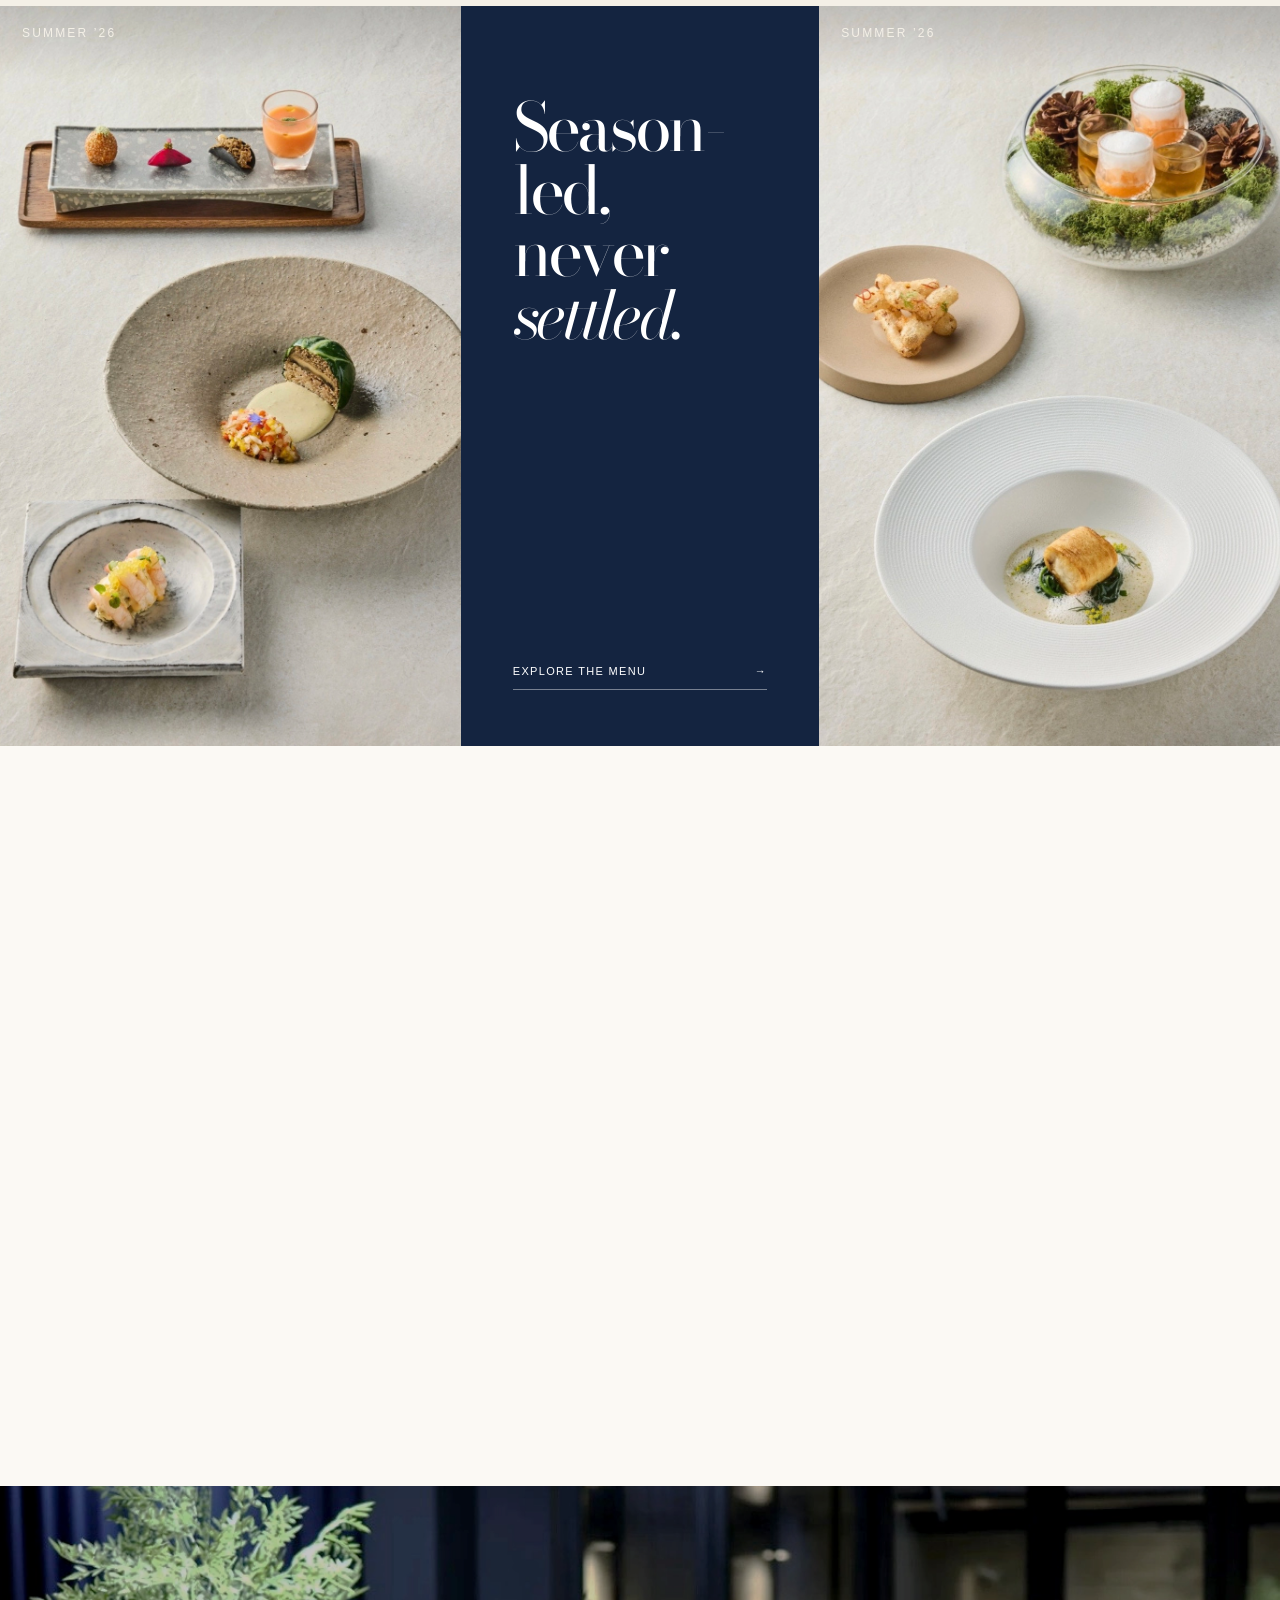
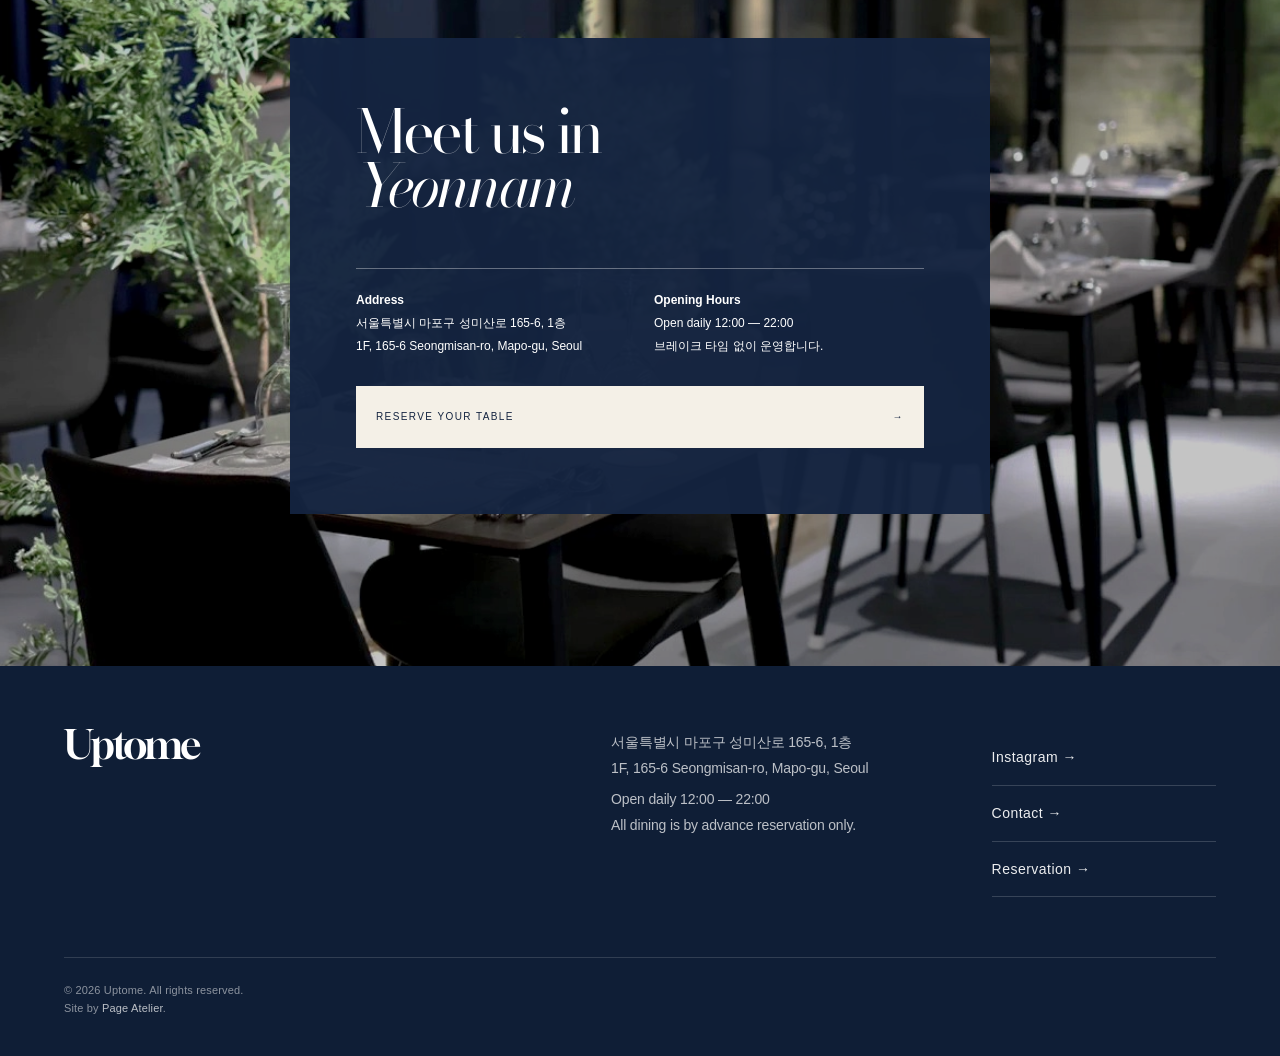
==== commit 00747542: "break" ====
--- a/index.html
+++ b/index.html
@@ -11,6 +11,7 @@
  <link href="https://fonts.googleapis.com/css2?family=Bodoni+Moda:ital,wght@0,400;1,400;0,500;1,500&display=swap" rel="stylesheet">
   <link rel="stylesheet" href="assets/css/common.css">
 <link rel="stylesheet" href="assets/css/home.css">
+  <link rel="stylesheet" href="assets/css/home-mobile-fix.css">
   <script src="assets/js/components.js" defer></script>
   <script src="assets/js/main.js" defer></script>
 </head>
@@ -87,7 +88,7 @@
     <section class="visit visit--home">
       <div class="visit__photo" aria-hidden="true"></div>
       <div class="visit__card reveal">
-        <h2>Meet us in<br><span class="italic">Yeonnam</span>.</h2>
+        <h2>Meet us in<br><span class="italic">Yeonnam</span></h2>
         <div class="visit__details">
           <p><span style="font-weight: 700;">Address</span><br>서울특별시 마포구 성미산로 165-6, 1층<br>1F, 165-6 Seongmisan-ro, Mapo-gu, Seoul</p>
           <p><span style="font-weight: 700;">Opening Hours</span><br>Open daily 12:00 — 22:00<br>브레이크 타임 없이 운영합니다.</p>
--- a/assets/css/common.css
+++ b/assets/css/common.css
@@ -1,5 +1,5 @@
 /* =========================================
-   UPTOME — COMMON
+   UPTOME �� COMMON
 ========================================= */
 
 :root {
@@ -113,13 +113,15 @@
 .site-header--dark {
   position: relative;
   inset: auto;
-  background: var(--ivory);
-  color: var(--navy);
+  background: transparent;
+  color: var(--charcoal);
 }
 
 /* Keep the menu button visible over the navy mobile menu. */
-body.menu-open .site-header--dark {
+html.menu-open .site-header,
+body.menu-open .site-header {
   position: fixed;
+  z-index: 60;
   inset: 0 0 auto;
   width: 100%;
   background: transparent;
@@ -702,7 +704,7 @@
     transition: transform 0.3s cubic-bezier(.22, 1, .36, 1);
   }
 
-  /* 모바일 터치 효과 */
+  /* 紐⑤컮�� �곗튂 �④낵 */
   .mobile-menu__instagram:active {
     opacity: 0.55;
   }
@@ -882,4 +884,48 @@
   body {
     overflow-x: clip;
   }
-}+}
+
+/* =========================================
+   MOBILE MENU �� STABLE HEADER / SCROLL LOCK
+========================================= */
+
+@media (max-width: 850px) {
+  html.menu-open,
+  body.menu-open {
+    width: 100%;
+    height: 100%;
+    overflow: hidden;
+    overscroll-behavior: none;
+  }
+
+  body.menu-open {
+    touch-action: none;
+  }
+
+  html.menu-open .site-header,
+  body.menu-open .site-header {
+    position: fixed;
+    z-index: 60;
+    top: 0;
+    right: 0;
+    left: 0;
+    height: 72px;
+    padding: 0 20px;
+    background: transparent;
+    color: #fff;
+  }
+
+  .mobile-menu {
+    position: fixed;
+    z-index: 40;
+    inset: 0;
+    width: 100%;
+    height: 100vh;
+    height: 100dvh;
+    overflow: hidden;
+    overscroll-behavior: none;
+  }
+}
+
+
--- a/assets/css/home.css
+++ b/assets/css/home.css
@@ -378,26 +378,30 @@
 ========================================= */
 
 @media (max-width: 850px) {
-  .hero {
-    height: calc(var(--vh, 1vh) * 100);
-    min-height: calc(var(--vh, 1vh) * 100);
+   .hero {
+    width: 100%;
+    height: 100svh;
+    min-height: 100svh;
+    max-height: 100svh;
+    overflow: hidden;
   }
 
   .hero__media--home {
     background-image: url("../images/uptome-hero-mobile.webp");
     background-position: 58% center;
+    background-size: cover;
+
     transform: translateZ(0) scale(1.08);
-    transform-origin: center;
+    transform-origin: center center;
     animation: hero-slow-zoom 7s cubic-bezier(.22, 1, .36, 1) forwards;
     will-change: transform;
   }
 
   .hero__copy {
     right: 24px;
+    bottom: clamp(72px, 10svh, 96px);
     left: 24px;
-    bottom: 10vh;
-  }
-
+  }
   .hero h1 {
     font-size: clamp(40px, 13vw, 70px);
     line-height: .84;
--- a/assets/css/home-mobile-fix.css
+++ b/assets/css/home-mobile-fix.css
@@ -0,0 +1,47 @@
+/* =========================================
+   UPTOME — MOBILE HERO STABILITY FIX
+
+   Keeps the hero's box height fixed while preserving
+   the existing slow image zoom animation.
+========================================= */
+
+@media (max-width: 850px) {
+  .hero {
+    width: 100%;
+    height: var(--hero-height, 100svh);
+    min-height: var(--hero-height, 100svh);
+    max-height: var(--hero-height, 100svh);
+    overflow: hidden;
+    contain: layout paint;
+    isolation: isolate;
+  }
+
+  .hero__media,
+  .hero__shade {
+    width: 100%;
+    height: 100%;
+    min-height: 100%;
+  }
+
+  .hero__media--home {
+    background-image: url("../images/uptome-hero-mobile.webp");
+    background-position: 58% center;
+    background-size: cover;
+
+    /* Keep the original zoom-out motion. */
+    transform: translate3d(0, 0, 0) scale(1.08);
+    transform-origin: center center;
+    animation: hero-slow-zoom 7s cubic-bezier(.22, 1, .36, 1) forwards;
+    will-change: transform;
+    backface-visibility: hidden;
+    -webkit-backface-visibility: hidden;
+  }
+
+  .hero__copy {
+    right: 24px;
+    left: 24px;
+
+    /* Avoid dynamic vh here so browser toolbar movement cannot shift the title. */
+    bottom: max(64px, calc(env(safe-area-inset-bottom) + 48px));
+  }
+}
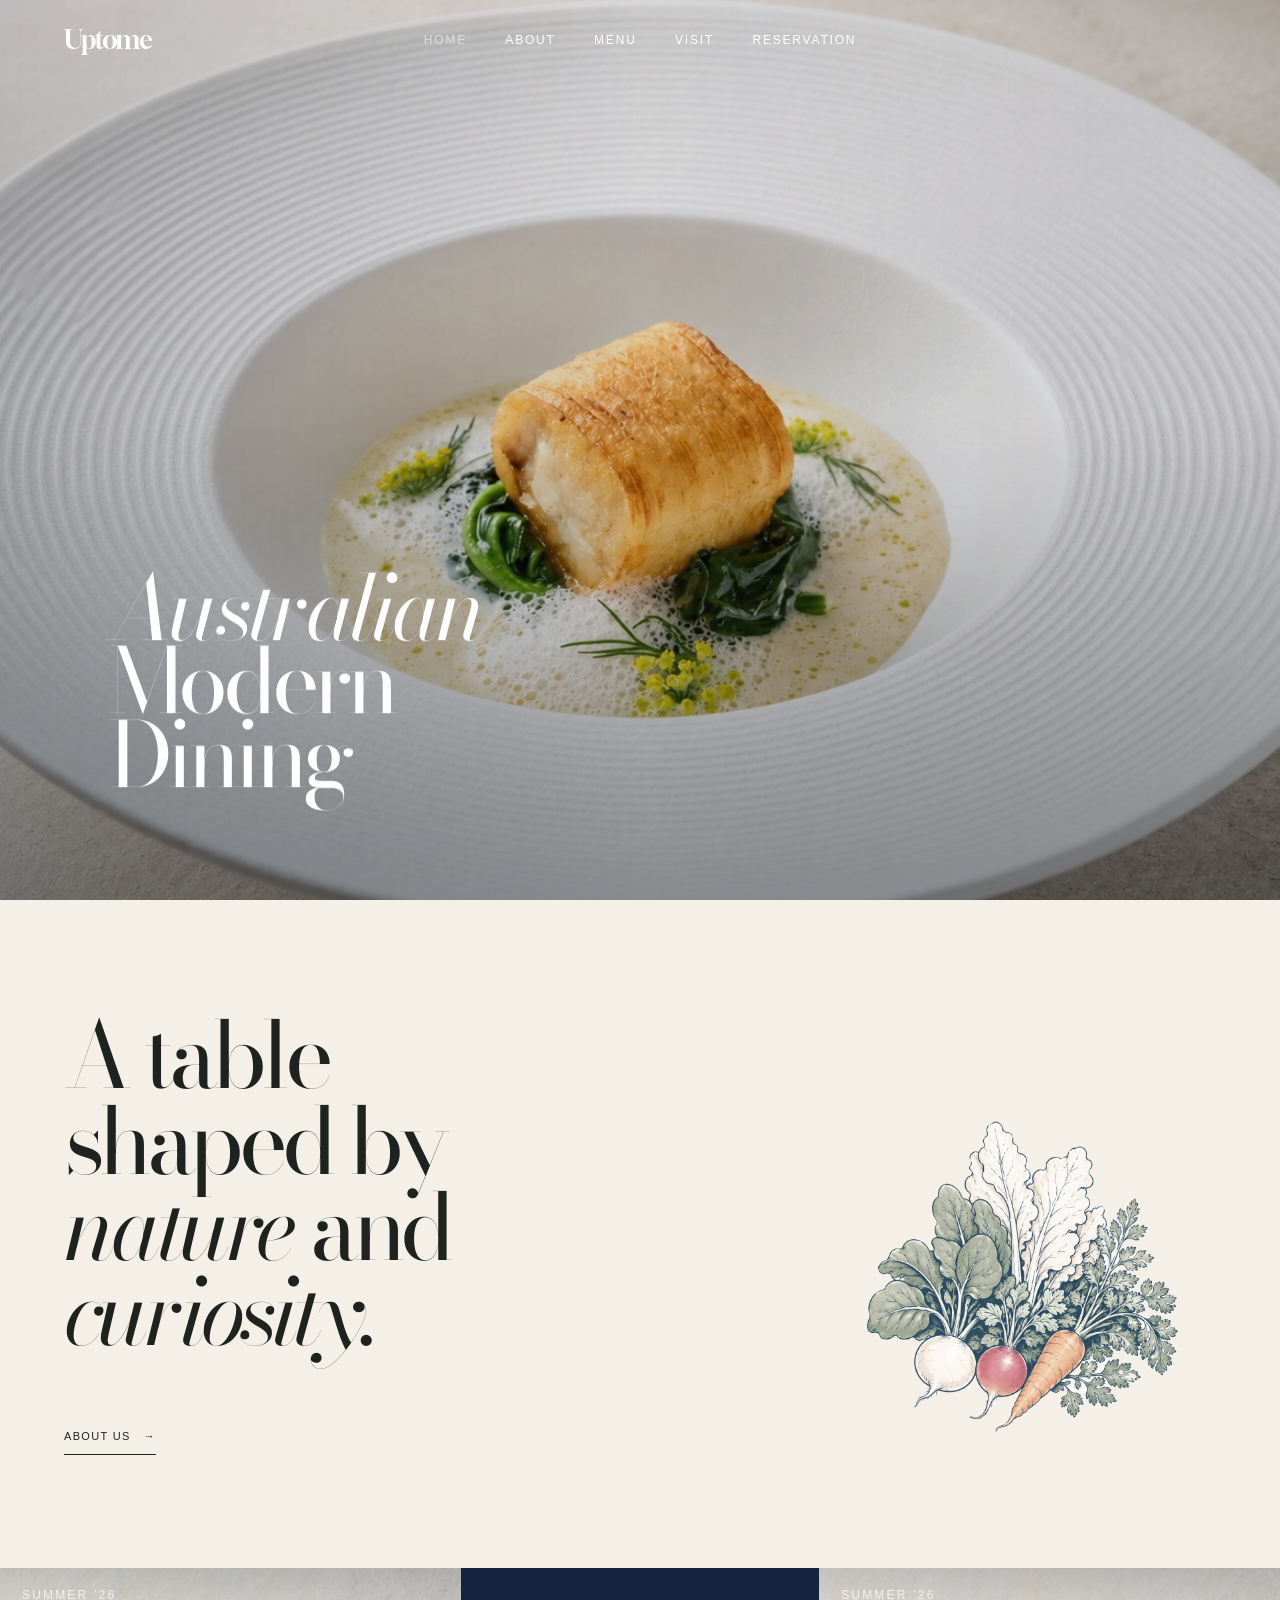
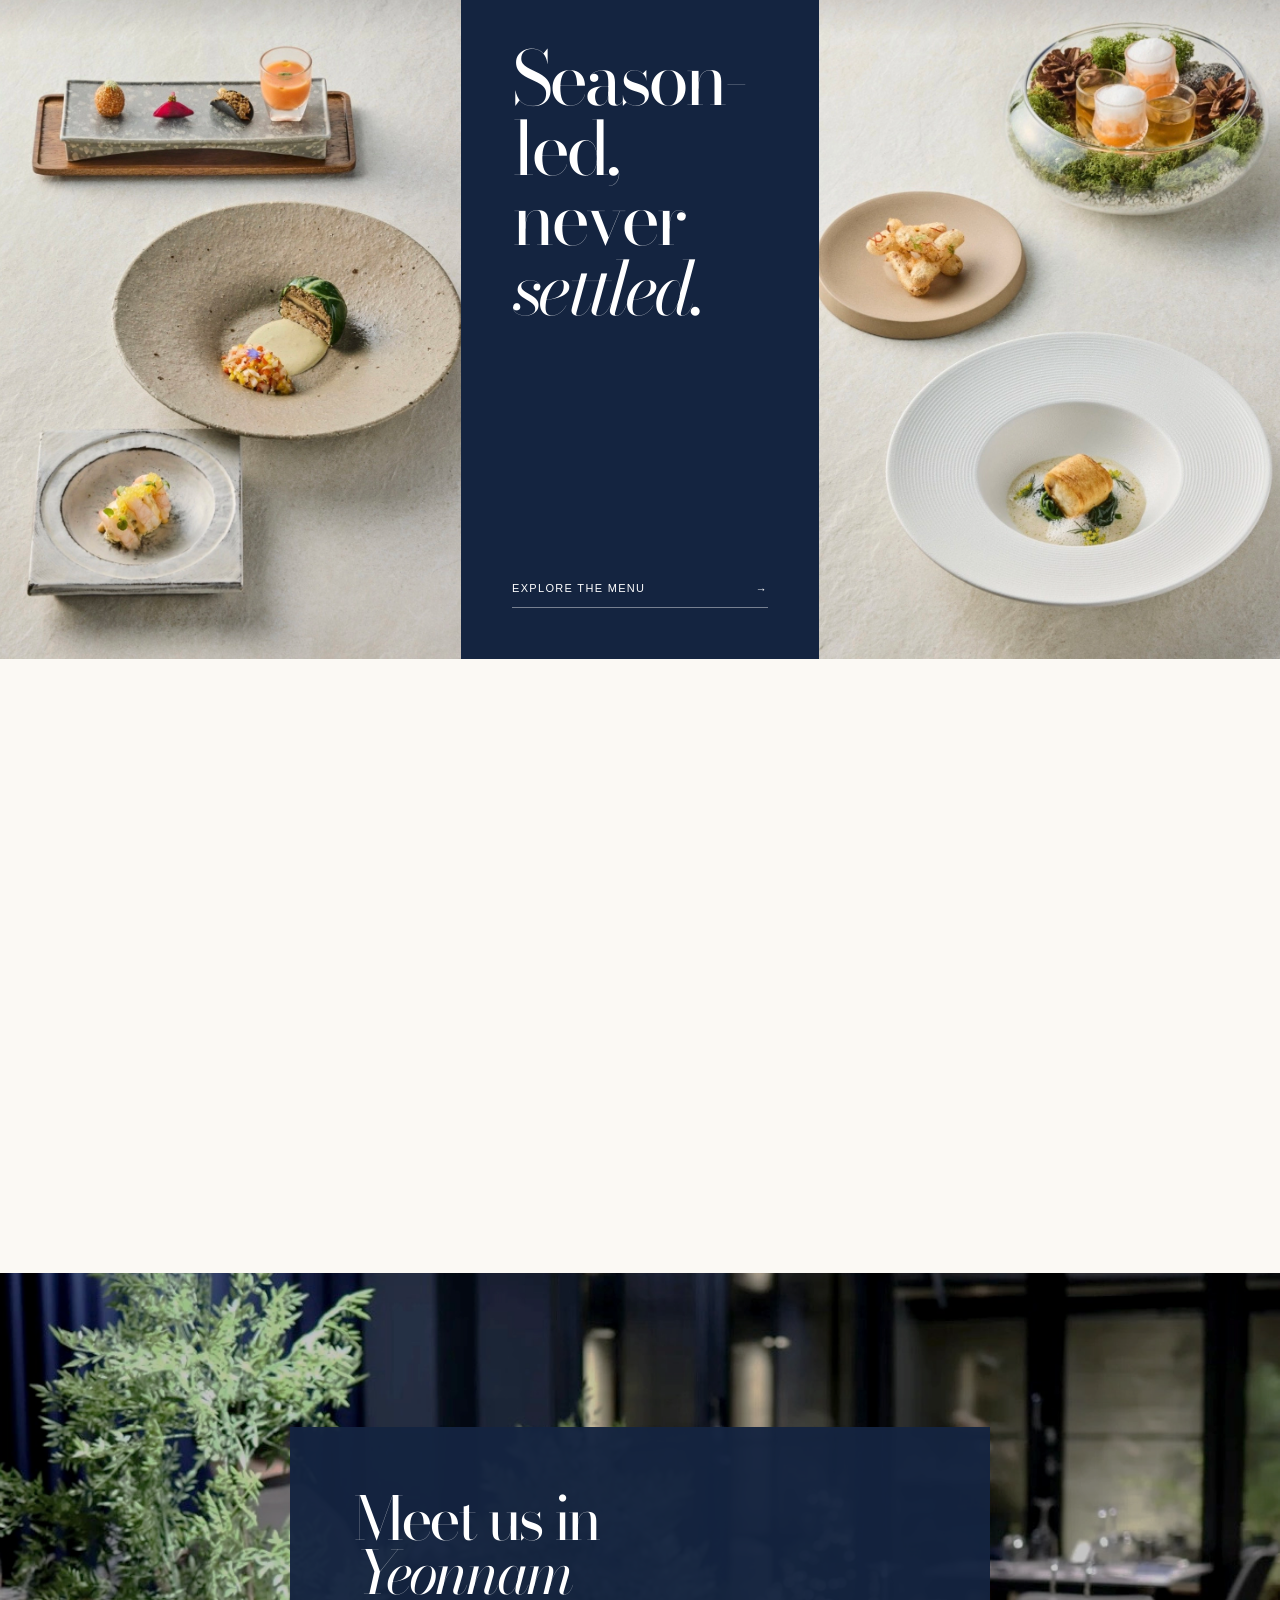
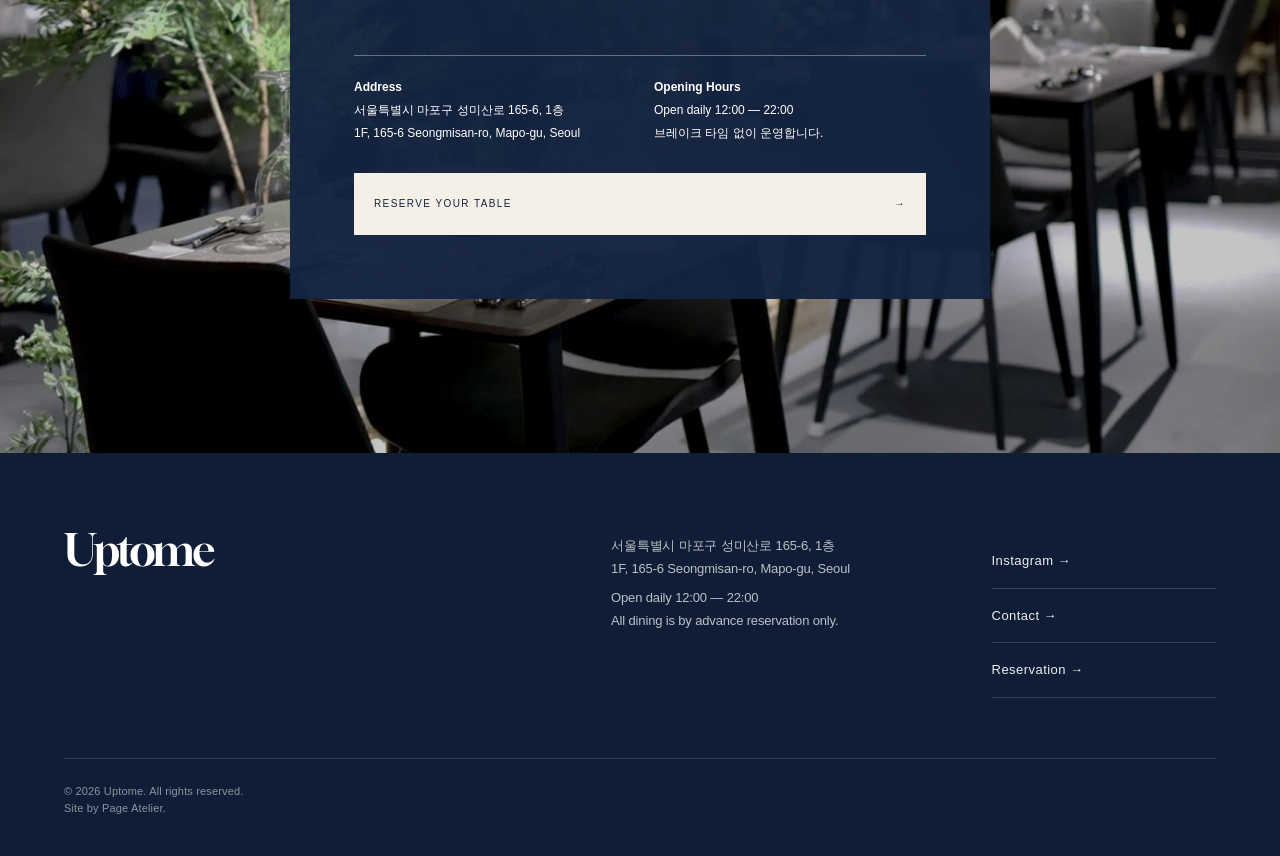
==== commit de0ebc6c: "final" ====
--- a/index.html
+++ b/index.html
@@ -5,14 +5,15 @@
   <meta name="viewport" content="width=device-width, initial-scale=1.0">
   <meta name="description" content="연남동의 호주식 모던 다이닝, 업투미">
   <title>UPTOME | Australian Modern Dining in Yeonnam</title>
+  
   <link rel="preconnect" href="https://fonts.googleapis.com">
   <link rel="preconnect" href="https://fonts.gstatic.com" crossorigin>
-  <link href="https://fonts.googleapis.com/css2?family=Bodoni+Moda:opsz,wght@6..96,400;6..96,500&family=Noto+Serif+KR:wght@400;500&display=swap" rel="stylesheet"><link href="https://fonts.googleapis.com/css2?family=Gloock&display=swap" rel="stylesheet">
- <link href="https://fonts.googleapis.com/css2?family=Bodoni+Moda:ital,wght@0,400;1,400;0,500;1,500&display=swap" rel="stylesheet">
+  <link href="https://fonts.googleapis.com/css2?family=Bodoni+Moda:opsz,ital,wght@6..96,0,400;6..96,0,500;6..96,1,400;6..96,1,500&family=Gloock&family=Noto+Serif+KR:wght@400;500&display=swap" rel="stylesheet">
   <link rel="stylesheet" href="assets/css/common.css">
 <link rel="stylesheet" href="assets/css/home.css">
   <link rel="stylesheet" href="assets/css/home-mobile-fix.css">
-  <script src="assets/js/components.js" defer></script>
+    <link rel="stylesheet" href="assets/css/final-polish.css">
+<script src="assets/js/components.js" defer></script>
   <script src="assets/js/main.js" defer></script>
 </head>
 <body>
--- a/assets/css/common.css
+++ b/assets/css/common.css
@@ -1,5 +1,5 @@
 /* =========================================
-   UPTOME �� COMMON
+   UPTOME — COMMON
 ========================================= */
 
 :root {
@@ -78,7 +78,7 @@
 h1,
 h2,
 h3 {
-  font-family: var(--serif-en);
+  font-family: "Bodoni Moda", serif;
   font-weight: 400;
   letter-spacing: -.055em;
 }
@@ -704,7 +704,7 @@
     transition: transform 0.3s cubic-bezier(.22, 1, .36, 1);
   }
 
-  /* 紐⑤컮�� �곗튂 �④낵 */
+  /* Mobile touch feedback */
   .mobile-menu__instagram:active {
     opacity: 0.55;
   }
@@ -887,7 +887,7 @@
 }
 
 /* =========================================
-   MOBILE MENU �� STABLE HEADER / SCROLL LOCK
+   MOBILE MENU — STABLE HEADER / SCROLL LOCK
 ========================================= */
 
 @media (max-width: 850px) {
--- a/assets/css/final-polish.css
+++ b/assets/css/final-polish.css
@@ -0,0 +1,253 @@
+/* =========================================
+   UPTOME — FINAL DELIVERY POLISH
+   Global spacing, typography and color rhythm
+========================================= */
+
+:root {
+  --navy: #142440;
+  --navy-deep: #0f1e36;
+  --ivory: #f4f0e7;
+  --paper: #fbf9f4;
+  --charcoal: #1f2320;
+  --sage: #7d876f;
+  --terra: #b96750;
+  --red: #c92f20;
+  --line: rgba(20, 36, 64, .16);
+  --text-muted: rgba(20, 36, 64, .68);
+  --page-max: 1600px;
+  --page-x: clamp(24px, 5vw, 80px);
+  --section-y: clamp(96px, 8.5vw, 144px);
+  --display-xl: clamp(66px, 7.2vw, 112px);
+  --display-lg: clamp(54px, 5.8vw, 92px);
+  --display-md: clamp(42px, 4.3vw, 68px);
+  --body-size: clamp(14px, .95vw, 16px);
+  --body-leading: 1.88;
+}
+
+html { font-size: 16px; }
+body {
+  background: var(--ivory);
+  color: var(--charcoal);
+  font-family: var(--sans);
+  text-rendering: optimizeLegibility;
+}
+
+h1, h2, h3 { text-wrap: balance; }
+p { color: inherit; }
+
+.section,
+.about-shell,
+.menu-shell,
+.visit-shell,
+.reservation-shell {
+  width: min(100%, var(--page-max));
+  margin-inline: auto;
+}
+
+.about-shell,
+.menu-shell,
+.visit-shell,
+.reservation-shell {
+  padding-inline: var(--page-x);
+}
+
+.site-header {
+  height: 80px;
+  padding-inline: var(--page-x);
+}
+
+.site-header--dark {
+  color: var(--navy);
+}
+
+.wordmark { font-size: clamp(26px, 2vw, 31px); }
+.site-nav a,
+.menu-toggle {
+  font-size: 12px;
+  font-weight: 500;
+  letter-spacing: .15em;
+}
+
+.body-copy p,
+.about-intro__body,
+.chef-section__text p,
+.farm-section__body p,
+.visit-info-card p,
+.visit-seating-card p,
+.visit-parking__content p,
+.menu-notice__list p,
+.reservation-notice .notice-list p,
+.reservation-pet p,
+.reservation-lettering p {
+  font-size: var(--body-size);
+  line-height: var(--body-leading);
+  letter-spacing: -.018em;
+}
+
+/* HOME */
+.intro { padding-block: var(--section-y); }
+.intro__content h2 { font-size: var(--display-xl); line-height: .93; }
+.intro__bottom { margin-top: clamp(48px, 5vw, 72px); }
+.menu-feature { min-height: clamp(660px, 54vw, 800px); }
+.menu-feature__image { min-height: inherit; }
+.menu-feature__copy { padding: clamp(70px, 6vw, 96px) clamp(38px, 4vw, 60px) clamp(48px, 4vw, 68px); }
+.menu-feature__copy h2 { font-size: var(--display-lg); }
+.manifesto { min-height: clamp(560px, 48vw, 720px); padding-block: var(--section-y); }
+.manifesto h2 { font-size: clamp(64px, 8.4vw, 118px); }
+.visit__card { padding: clamp(42px, 5vw, 66px); }
+
+/* ABOUT */
+.about-intro { padding: clamp(34px, 4vw, 58px) 0 var(--section-y); }
+.about-intro h1 { max-width: 1100px; margin-inline: auto; font-size: var(--display-xl); line-height: .98; color: var(--navy); }
+.about-intro__body { max-width: 760px; margin: clamp(46px, 5vw, 72px) auto 0; color: var(--text-muted); }
+.chef-section { grid-template-columns: minmax(0, 1.08fr) minmax(390px, .92fr); min-height: clamp(700px, 55vw, 860px); }
+.chef-section__content { padding: clamp(64px, 6vw, 100px) clamp(42px, 5vw, 82px); }
+.chef-section__content h2 { font-size: var(--display-lg); line-height: .94; }
+.chef-section__text p { text-align: left; }
+.farm-section { padding-block: var(--section-y); }
+.farm-section__grid { grid-template-columns: minmax(360px, .9fr) minmax(0, 1.1fr); gap: clamp(52px, 7vw, 110px); }
+.farm-section__heading h2 { font-size: var(--display-lg); }
+.farm-section__body { margin-top: clamp(44px, 5vw, 80px); }
+.press-section { padding-block: var(--section-y); }
+.press-section__heading h2 { font-size: clamp(60px, 7vw, 104px); }
+.press-grid { margin-top: clamp(52px, 5vw, 76px); }
+.press-card__info h3 { font-size: clamp(27px, 2.4vw, 38px); }
+
+/* MENU */
+.menu-intro { padding: clamp(26px, 3vw, 46px) 0 clamp(22px, 3vw, 42px); }
+.menu-intro h1 { margin: 0; font-size: clamp(42px, 4.6vw, 66px); line-height: 1.02; color: var(--navy); }
+.menu-downloads { width: 100%; max-width: none; padding: 0 0 clamp(72px, 7vw, 110px); }
+.menu-download-grid { margin-top: 0; }
+.menu-file-card { min-height: clamp(520px, 43vw, 690px); }
+.menu-downloads__help { margin-top: 28px; }
+.menu-notice { padding-block: var(--section-y); }
+.menu-notice__heading { margin-left: 0; }
+.menu-notice__list article { padding: 18px 0; border-bottom: 1px solid var(--line); }
+.menu-reservation__content { width: min(100%, var(--page-max)); margin-inline: auto; }
+
+/* VISIT */
+.visit-essential { padding: clamp(34px, 4vw, 58px) 0 clamp(82px, 7vw, 112px); }
+.visit-essential__heading h2 { font-size: clamp(48px, 5.4vw, 76px); color: var(--navy); }
+.visit-info-grid { margin-top: clamp(42px, 5vw, 70px); row-gap: 20px; }
+.visit-info-card { min-height: 230px; border-top: 1px solid var(--line); }
+.visit-info-card__label { font-size: 11px; font-weight: 500; }
+.visit-info-card h3 { font-size: clamp(22px, 2vw, 30px); color: var(--navy); }
+.visit-info-card__accent { color: var(--terra) !important; }
+.visit-seating { padding-block: var(--section-y); }
+.visit-seating-card__content { padding: clamp(34px, 4vw, 54px); }
+.visit-seating-card h3 { font-size: clamp(36px, 3.5vw, 52px); }
+.visit-parking { padding-block: var(--section-y); }
+.visit-parking__heading h2,
+.visit-map h2 { font-size: clamp(48px, 5vw, 76px); color: var(--navy); }
+.visit-map { padding-block: var(--section-y); }
+.visit-map__frame { width: min(calc(100% - (var(--page-x) * 2)), 1440px); }
+
+/* RESERVATION */
+.reservation-page .section { padding: var(--section-y) var(--page-x); }
+.booking-section { padding-top: clamp(38px, 4vw, 64px) !important; }
+.booking-section__content h2 { margin: 0; font-size: clamp(52px, 5.4vw, 82px); color: var(--navy); }
+.booking-buttons a { min-height: clamp(170px, 15vw, 220px); }
+.reservation-notice { padding-top: clamp(74px, 7vw, 108px) !important; }
+.reservation-pet { padding-top: var(--section-y); }
+.reservation-lettering { padding-bottom: var(--section-y); }
+
+/* FOOTER */
+.site-footer { padding-top: clamp(54px, 6vw, 86px); }
+.site-footer__logo { font-size: clamp(34px, 3.4vw, 50px); }
+.site-footer__info p { font-size: 13px; line-height: 1.8; }
+.site-footer__links a { font-size: 13px; }
+
+@media (max-width: 850px) {
+  :root {
+    --page-x: 22px;
+    --section-y: 76px;
+    --body-size: 14px;
+    --body-leading: 1.78;
+  }
+
+  .site-header,
+  .about-body .site-header,
+  .menu-body .site-header,
+  .visit-body .site-header {
+    height: 68px;
+    min-height: 68px;
+    padding-inline: var(--page-x);
+  }
+
+  .wordmark { font-size: 25px; }
+  .mobile-menu { padding: 92px var(--page-x) 18px; }
+  .mobile-menu__nav { gap: 17px; }
+  .mobile-menu__nav a { font-size: clamp(32px, 10.5vw, 46px); }
+
+  .section,
+  .about-shell,
+  .menu-shell,
+  .visit-shell,
+  .reservation-shell { padding-inline: var(--page-x); }
+
+  .intro { padding-block: 74px 62px; }
+  .intro__content h2 { font-size: clamp(46px, 13vw, 64px); }
+  .menu-feature__copy { min-height: 420px; padding: 58px var(--page-x) 64px; }
+  .menu-feature__copy h2 { font-size: clamp(48px, 15vw, 66px); }
+  .manifesto { min-height: 410px; padding-block: 72px; }
+  .manifesto h2 { font-size: clamp(45px, 13.5vw, 62px); }
+  .visit { min-height: 610px; }
+  .visit__card { padding: 38px 24px 30px; }
+
+  .about-intro { padding: 24px 0 72px; }
+  .about-intro h1 { font-size: clamp(46px, 13.5vw, 62px); text-align: left; }
+  .about-intro__body { margin-top: 36px; text-align: left; }
+  .chef-section__content { padding: 68px var(--page-x) 72px; }
+  .chef-section__content h2,
+  .farm-section__heading h2 { font-size: clamp(46px, 13.5vw, 62px); }
+  .farm-section { padding-block: 68px; }
+  .farm-section__grid { grid-template-columns: 1fr; gap: 32px; }
+  .farm-section__heading h2,
+  .farm-section__body p { text-align: left; }
+  .farm-section__body { margin-top: 28px; }
+  .press-section { padding-block: 72px; }
+  .press-section__heading h2 { font-size: clamp(48px, 14vw, 66px); text-align: left; }
+  .press-grid { margin-top: 42px; }
+
+  .menu-intro { padding: 18px 0 24px; }
+  .menu-intro h1 { font-size: 30px; }
+  .menu-downloads { width: 100%; padding-bottom: 66px; }
+  .menu-download-grid { gap: 18px; }
+  .menu-file-card { aspect-ratio: 4 / 5; }
+  .menu-notice { padding-block: 72px; }
+  .menu-notice__inner { gap: 46px; }
+  .menu-notice__heading h2 { font-size: clamp(42px, 13vw, 56px); text-align: left; }
+  .menu-notice__list article { max-width: 100%; }
+
+  .visit-essential { padding: 22px 0 64px; }
+  .visit-essential__heading h2 { font-size: clamp(42px, 12vw, 56px); }
+  .visit-info-grid { margin-top: 30px; }
+  .visit-info-card { padding: 22px 0 24px; text-align: left; }
+  .visit-info-card__top,
+  .visit-info-card__label,
+  .visit-info-card h3,
+  .visit-info-card p { text-align: left; }
+  .visit-seating { padding-block: 64px; }
+  .visit-seating-card h3 { font-size: 34px; }
+  .visit-parking { padding-block: 64px; }
+  .visit-parking__heading h2,
+  .visit-map h2 { font-size: 46px; }
+  .visit-map { padding-block: 68px; }
+  .visit-map__frame { width: calc(100% - 44px); height: 78vw; min-height: 300px; }
+
+  .reservation-page .section { padding: 68px var(--page-x); }
+  .booking-section { padding-top: 22px !important; }
+  .booking-section__content h2 { font-size: clamp(46px, 13vw, 62px); }
+  .reservation-notice { padding-top: 56px !important; }
+  .reservation-pet { padding-top: 52px; }
+  .reservation-lettering { padding-bottom: 52px; }
+
+  .site-footer { padding: 46px var(--page-x) 28px; }
+  .site-footer__top { padding-bottom: 42px; }
+  .site-footer__logo { font-size: 34px; }
+}
+
+@media (max-width: 390px) {
+  :root { --page-x: 20px; }
+  .visit-map__frame { width: calc(100% - 40px); }
+}
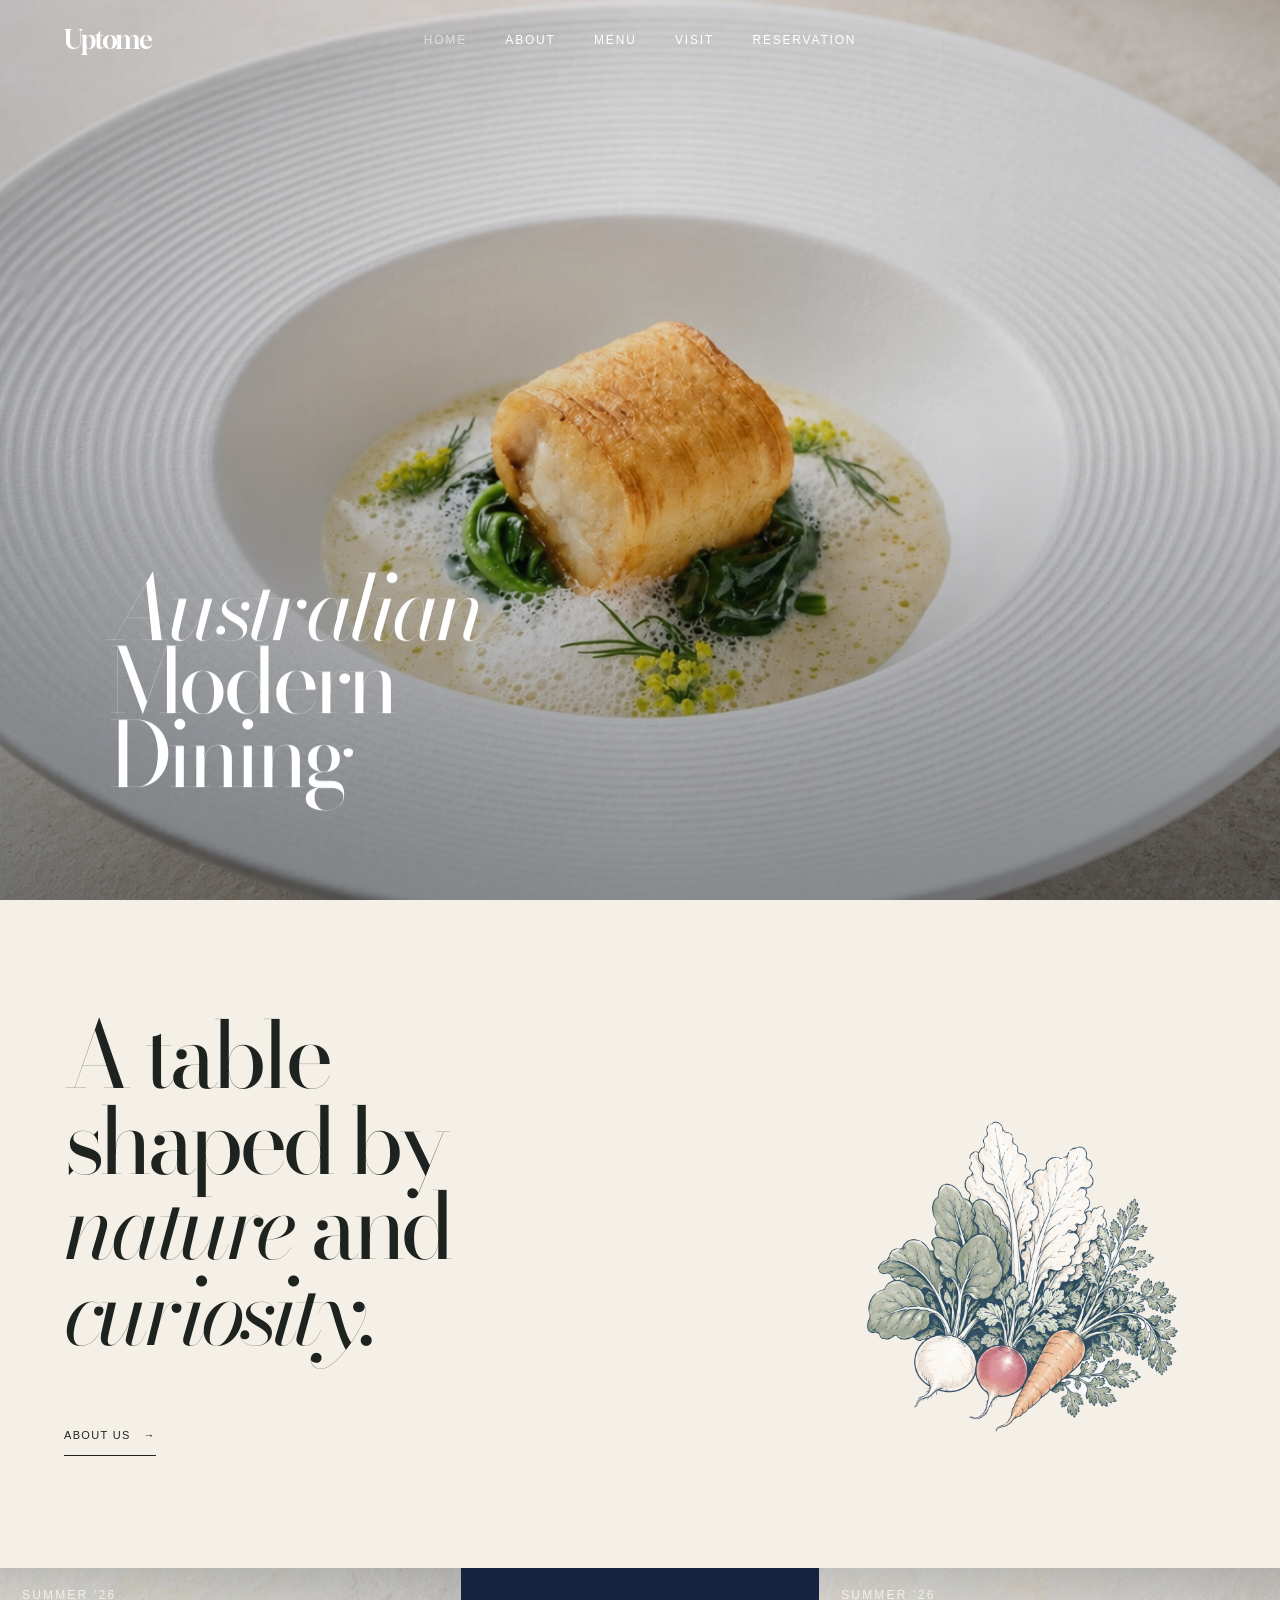
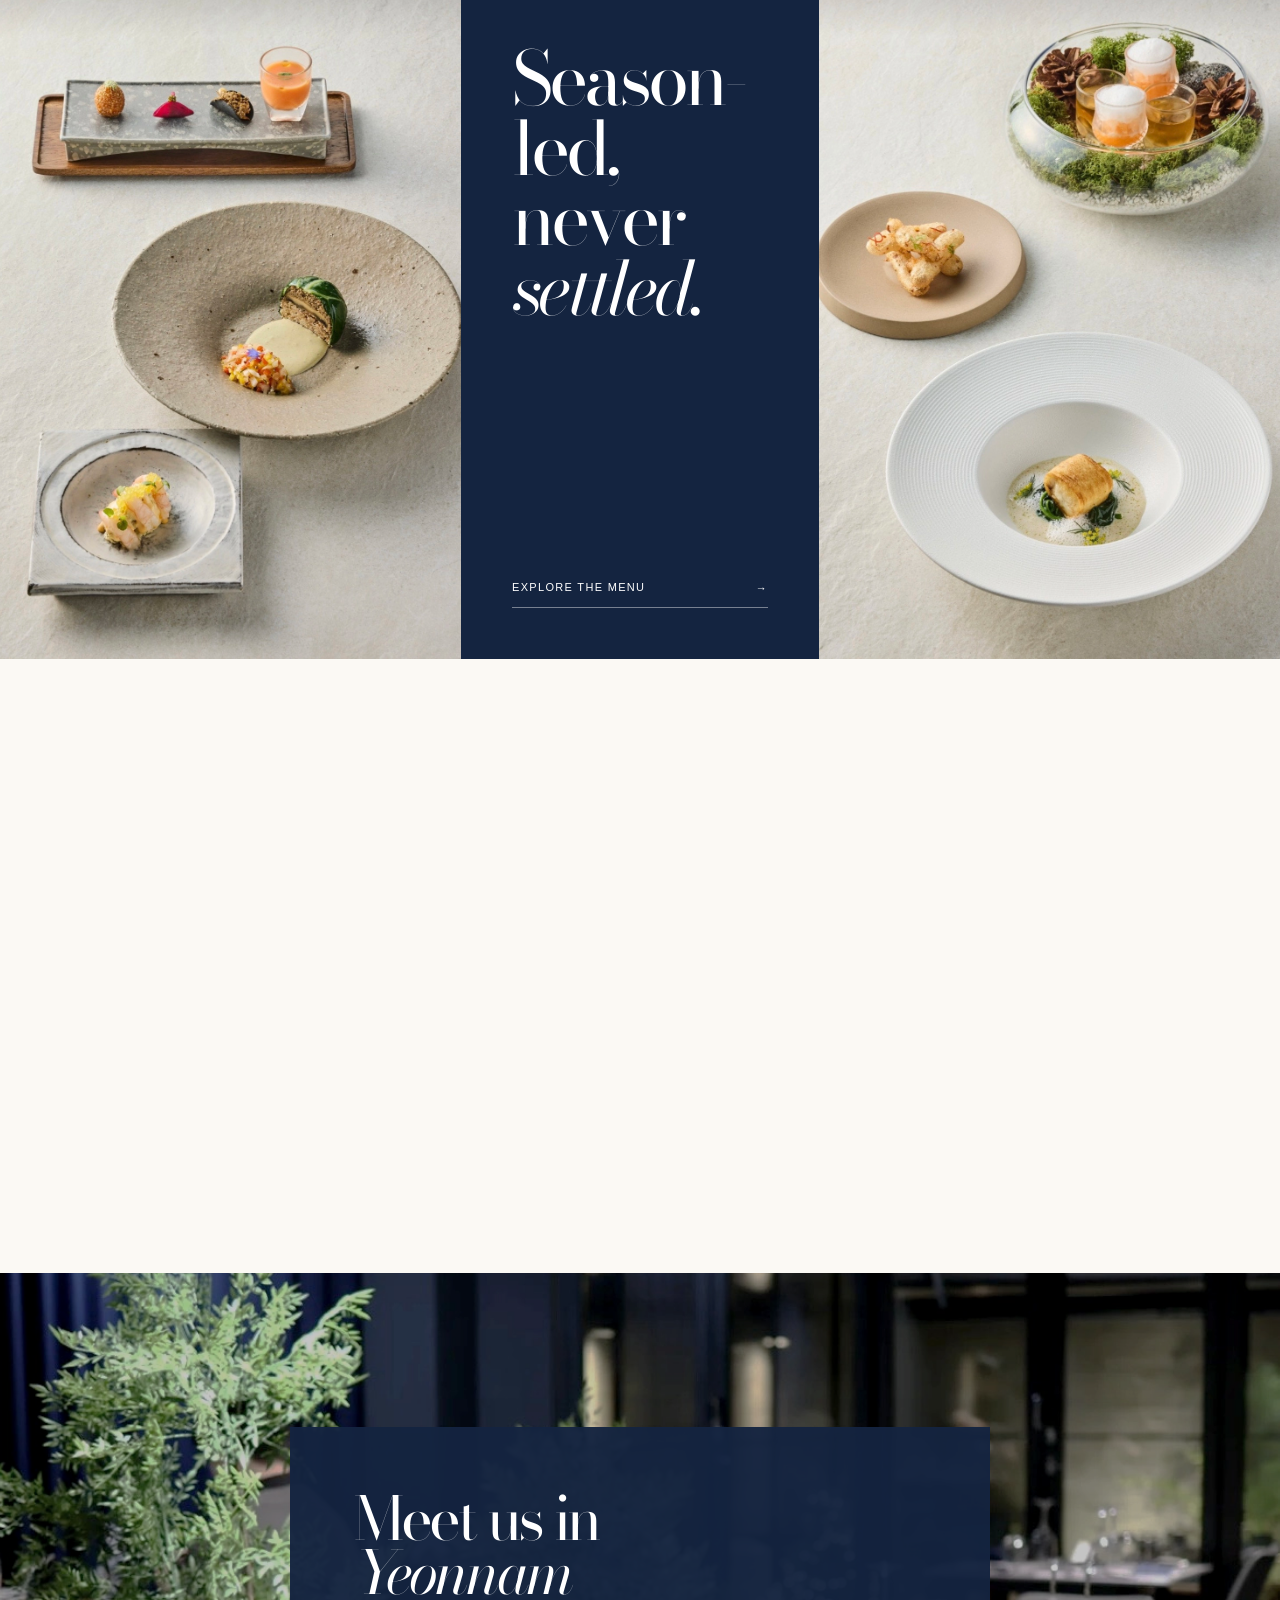
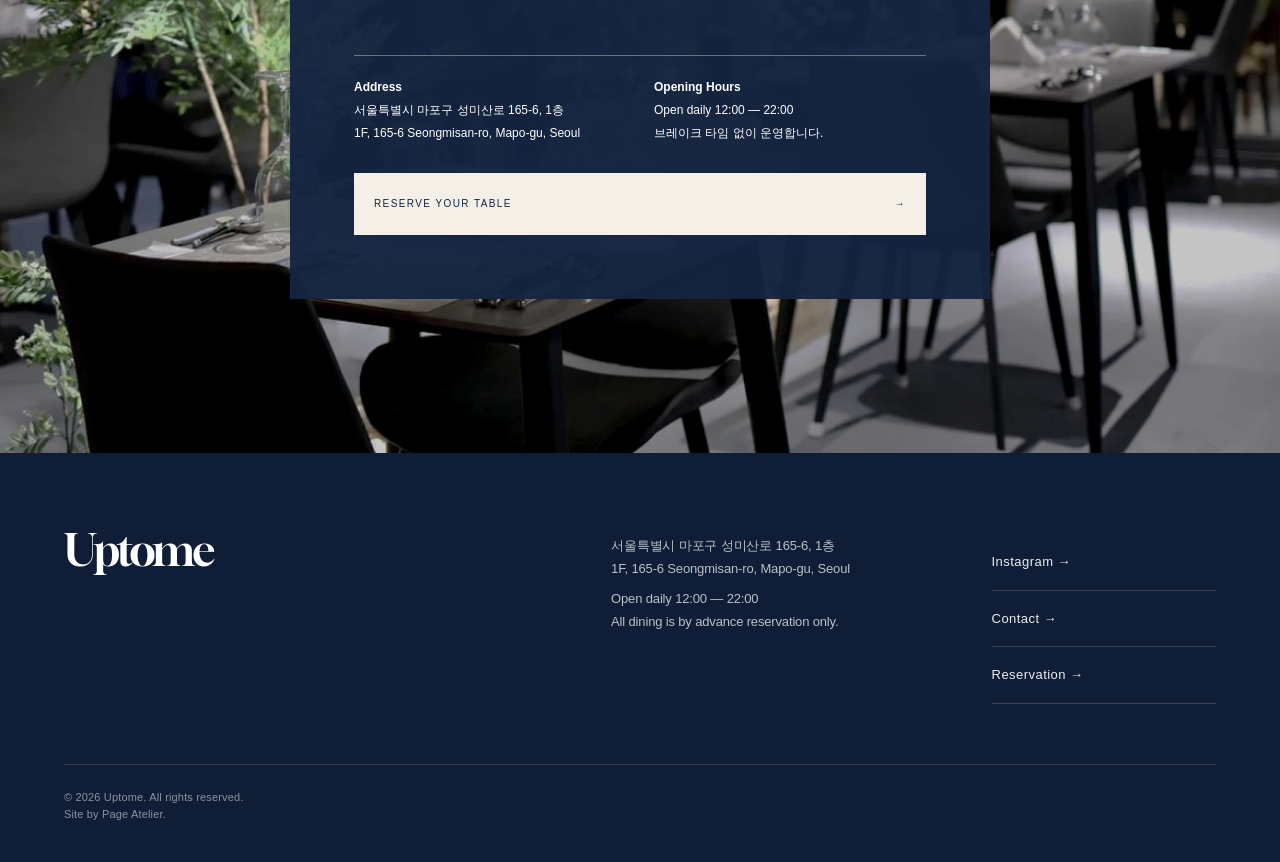
==== commit 217622ae: "change robots" ====
--- a/index.html
+++ b/index.html
@@ -3,9 +3,184 @@
 <head>
   <meta charset="UTF-8">
   <meta name="viewport" content="width=device-width, initial-scale=1.0">
-  <meta name="description" content="연남동의 호주식 모던 다이닝, 업투미">
-  <title>UPTOME | Australian Modern Dining in Yeonnam</title>
-  
+<!-- UPTOME SEO + AEO : index.html -->
+<title>업투미 | 연남동 호주식 모던 다이닝·비건 코스</title>
+<meta name="description" content="서울 연남동 업투미. 호주 식재료와 한국의 제철 재료를 담은 일반식·비건식 계절 코스를 편안한 분위기에서 만나보세요.">
+<meta name="robots" content="index, follow, max-image-preview:large, max-snippet:-1, max-video-preview:-1">
+
+<link rel="canonical" href="https://uptomeseoul.com/">
+<link rel="alternate" hreflang="ko-KR" href="https://uptomeseoul.com/">
+<link rel="alternate" hreflang="x-default" href="https://uptomeseoul.com/">
+
+<meta property="og:site_name" content="UPTOME">
+<meta property="og:locale" content="ko_KR">
+<meta property="og:type" content="website">
+<meta property="og:title" content="업투미 — 연남동 호주식 모던 다이닝·비건 코스">
+<meta property="og:description" content="호주의 자유로운 미식 문화와 서울의 계절을 한 테이블에 담습니다.">
+<meta property="og:url" content="https://uptomeseoul.com/">
+<meta property="og:image" content="https://uptomeseoul.com/assets/images/og-uptome.jpg">
+<meta property="og:image:secure_url" content="https://uptomeseoul.com/assets/images/og-uptome.jpg">
+<meta property="og:image:type" content="image/jpeg">
+<meta property="og:image:width" content="1200">
+<meta property="og:image:height" content="630">
+<meta property="og:image:alt" content="UPTOME Australian Modern Dining in Yeonnam, Seoul">
+
+<meta name="twitter:card" content="summary_large_image">
+<meta name="twitter:title" content="UPTOME — Australian Modern Dining in Yeonnam">
+<meta name="twitter:description" content="호주의 자유로운 미식 문화와 서울의 계절을 한 테이블에 담습니다.">
+<meta name="twitter:image" content="https://uptomeseoul.com/assets/images/og-uptome.jpg">
+<meta name="twitter:image:alt" content="UPTOME Australian Modern Dining in Yeonnam, Seoul">
+
+<meta name="theme-color" content="#142440">
+
+<link rel="icon" href="assets/images/favicon.svg" type="image/svg+xml">
+<link rel="icon" href="assets/images/favicon-32.png" sizes="32x32" type="image/png">
+<link rel="apple-touch-icon" href="assets/images/apple-touch-icon.png">
+<link rel="manifest" href="site.webmanifest">
+
+<script type="application/ld+json">
+{
+  "@context": "https://schema.org",
+  "@graph": [
+    {
+      "@type": "WebSite",
+      "@id": "https://uptomeseoul.com/#website",
+      "url": "https://uptomeseoul.com/",
+      "name": "UPTOME",
+      "alternateName": "업투미",
+      "inLanguage": "ko-KR",
+      "publisher": {
+        "@id": "https://uptomeseoul.com/#restaurant"
+      }
+    },
+    {
+      "@type": "Restaurant",
+      "@id": "https://uptomeseoul.com/#restaurant",
+      "name": "UPTOME",
+      "alternateName": "업투미",
+      "url": "https://uptomeseoul.com/",
+      "image": [
+        "https://uptomeseoul.com/assets/images/og-uptome.jpg"
+      ],
+      "description": "서울 연남동에서 호주식 모던 다이닝과 계절 코스, 일반식과 비건식을 선보이는 예약제 레스토랑.",
+      "telephone": "+82-10-7746-1288",
+      "address": {
+        "@type": "PostalAddress",
+        "streetAddress": "성미산로 165-6, 1층",
+        "addressLocality": "마포구",
+        "addressRegion": "서울특별시",
+        "postalCode": "",
+        "addressCountry": "KR"
+      },
+      "openingHoursSpecification": [
+        {
+          "@type": "OpeningHoursSpecification",
+          "dayOfWeek": [
+            "Monday",
+            "Tuesday",
+            "Wednesday",
+            "Thursday",
+            "Friday",
+            "Saturday",
+            "Sunday"
+          ],
+          "opens": "12:00",
+          "closes": "22:00"
+        }
+      ],
+      "servesCuisine": [
+        "Australian",
+        "Modern Australian",
+        "Seasonal cuisine",
+        "Vegan"
+      ],
+      "acceptsReservations": true,
+      "menu": "https://uptomeseoul.com/menu.html",
+      "sameAs": [
+        "https://www.instagram.com/up_to_me_official",
+        "https://app.catchtable.co.kr/ct/shop/uptome",
+        "https://www.catchtable.net/explore/shop/uptome"
+      ],
+      "amenityFeature": [
+        {
+          "@type": "LocationFeatureSpecification",
+          "name": "On-site parking",
+          "value": true
+        },
+        {
+          "@type": "LocationFeatureSpecification",
+          "name": "Pet-friendly terrace",
+          "value": true
+        },
+        {
+          "@type": "LocationFeatureSpecification",
+          "name": "Baby chair",
+          "value": true
+        }
+      ],
+      "potentialAction": {
+        "@type": "ReserveAction",
+        "target": [
+          {
+            "@type": "EntryPoint",
+            "urlTemplate": "https://app.catchtable.co.kr/ct/shop/uptome?from",
+            "inLanguage": "ko-KR",
+            "actionPlatform": [
+              "https://schema.org/DesktopWebPlatform",
+              "https://schema.org/MobileWebPlatform"
+            ]
+          },
+          {
+            "@type": "EntryPoint",
+            "urlTemplate": "https://www.catchtable.net/explore/shop/uptome",
+            "inLanguage": "en",
+            "actionPlatform": [
+              "https://schema.org/DesktopWebPlatform",
+              "https://schema.org/MobileWebPlatform"
+            ]
+          }
+        ]
+      }
+    },
+    {
+      "@type": "WebPage",
+      "@id": "https://uptomeseoul.com/#webpage",
+      "url": "https://uptomeseoul.com/",
+      "name": "업투미 | 연남동 호주식 모던 다이닝·비건 코스",
+      "description": "서울 연남동 업투미. 호주 식재료와 한국의 제철 재료를 담은 일반식·비건식 계절 코스를 편안한 분위기에서 만나보세요.",
+      "inLanguage": "ko-KR",
+      "isPartOf": {
+        "@id": "https://uptomeseoul.com/#website"
+      },
+      "about": {
+        "@id": "https://uptomeseoul.com/#restaurant"
+      },
+      "primaryImageOfPage": {
+        "@type": "ImageObject",
+        "url": "https://uptomeseoul.com/assets/images/og-uptome.jpg",
+        "width": 1200,
+        "height": 630
+      },
+      "breadcrumb": {
+        "@id": "https://uptomeseoul.com/#breadcrumb"
+      }
+    },
+    {
+      "@type": "BreadcrumbList",
+      "@id": "https://uptomeseoul.com/#breadcrumb",
+      "itemListElement": [
+        {
+          "@type": "ListItem",
+          "position": 1,
+          "name": "UPTOME",
+          "item": "https://uptomeseoul.com/"
+        }
+      ]
+    }
+  ]
+}
+</script>
+
   <link rel="preconnect" href="https://fonts.googleapis.com">
   <link rel="preconnect" href="https://fonts.gstatic.com" crossorigin>
   <link href="https://fonts.googleapis.com/css2?family=Bodoni+Moda:opsz,ital,wght@6..96,0,400;6..96,0,500;6..96,1,400;6..96,1,500&family=Gloock&family=Noto+Serif+KR:wght@400;500&display=swap" rel="stylesheet">
--- a/assets/css/common.css
+++ b/assets/css/common.css
@@ -17,6 +17,79 @@
   --sans: Pretendard, -apple-system, BlinkMacSystemFont, "Segoe UI", sans-serif;
   --page-x: clamp(24px, 5vw, 86px);
   --section-y: clamp(96px, 10vw, 150px);
+
+  /* Spacing scale (margin/padding). Every value below is used somewhere
+     in the site; raw px values elsewhere were snapped to the nearest
+     step here so spacing shares one scale instead of one-off numbers. */
+  --space-2: 2px;
+  --space-4: 4px;
+  --space-6: 6px;
+  --space-8: 8px;
+  --space-10: 10px;
+  --space-12: 12px;
+  --space-14: 14px;
+  --space-16: 16px;
+  --space-18: 18px;
+  --space-20: 20px;
+  --space-22: 22px;
+  --space-24: 24px;
+  --space-26: 26px;
+  --space-28: 28px;
+  --space-30: 30px;
+  --space-32: 32px;
+  --space-34: 34px;
+  --space-36: 36px;
+  --space-38: 38px;
+  --space-40: 40px;
+  --space-48: 48px;
+  --space-56: 56px;
+  --space-64: 64px;
+  --space-72: 72px;
+  --space-80: 80px;
+  --space-90: 90px;
+  --space-100: 100px;
+  --space-112: 112px;
+  --space-128: 128px;
+  --space-150: 150px;
+  --space-160: 160px;
+
+  /* Type scale (font-size). Same idea: fixed UI sizes below 30px in
+     1-2px steps, display/heading sizes above that in 4px steps. */
+  --fs-10: 10px;
+  --fs-11: 11px;
+  --fs-12: 12px;
+  --fs-13: 13px;
+  --fs-14: 14px;
+  --fs-15: 15px;
+  --fs-16: 16px;
+  --fs-18: 18px;
+  --fs-20: 20px;
+  --fs-22: 22px;
+  --fs-24: 24px;
+  --fs-26: 26px;
+  --fs-28: 28px;
+  --fs-30: 30px;
+  --fs-38: 38px;
+  --fs-40: 40px;
+  --fs-44: 44px;
+  --fs-48: 48px;
+  --fs-52: 52px;
+  --fs-56: 56px;
+  --fs-60: 60px;
+  --fs-64: 64px;
+  --fs-68: 68px;
+  --fs-72: 72px;
+  --fs-76: 76px;
+  --fs-80: 80px;
+  --fs-84: 84px;
+  --fs-90: 90px;
+  --fs-100: 100px;
+  --fs-104: 104px;
+  --fs-108: 108px;
+  --fs-112: 112px;
+  --fs-116: 116px;
+  --fs-120: 120px;
+  --fs-128: 128px;
 }
 
 *,
@@ -145,7 +218,7 @@
 }
 
 .wordmark {
-  font-size: 28px;
+  font-size: var(--fs-28);
 }
 
 .site-nav {
@@ -157,7 +230,7 @@
 .site-nav a,
 .reserve-link,
 .menu-toggle {
-  font-size: 15px;
+  font-size: var(--fs-15);
   text-transform: uppercase;
   letter-spacing: .16em;
 }
@@ -184,7 +257,7 @@
 .menu-toggle {
   display: none;
   justify-self: end;
-  padding: 10px 0;
+  padding: var(--space-10) 0;
   border: 0;
   background: transparent;
   cursor: pointer;
@@ -203,9 +276,9 @@
 }
 
 .eyebrow {
-  margin: 0 0 24px;
+  margin: 0 0 var(--space-24);
   color: var(--sage);
-  font-size: 10px;
+  font-size: var(--fs-10);
   font-weight: 600;
   text-transform: uppercase;
   letter-spacing: .22em;
@@ -219,7 +292,7 @@
   display: flex;
   align-items: flex-start;
   gap: 14px;
-  font-size: 9px;
+  font-size: var(--fs-10);
   text-transform: uppercase;
   letter-spacing: .18em;
 }
@@ -237,18 +310,18 @@
 }
 
 .body-copy p {
-  font-size: 14px;
+  font-size: var(--fs-14);
   line-height: 2;
   letter-spacing: -.02em;
 }
 
 .text-link {
-  margin-top: 30px;
-  padding-bottom: 6px;
+  margin-top: var(--space-30);
+  padding-bottom: var(--space-6);
   display: inline-flex;
   gap: 15px;
   border-bottom: 1px solid;
-  font-size: 11px;
+  font-size: var(--fs-11);
   text-transform: uppercase;
   letter-spacing: .13em;
 }
@@ -260,7 +333,7 @@
   align-items: center;
   justify-content: space-between;
   gap: 24px;
-  font-size: 12px;
+  font-size: var(--fs-12);
   text-transform: uppercase;
   letter-spacing: .16em;
 }
@@ -268,14 +341,14 @@
 .line-button {
   width: 100%;
   max-width: 310px;
-  padding: 18px 0;
+  padding: var(--space-18) 0;
   border-top: 1px solid rgba(255, 255, 255, .55);
   border-bottom: 1px solid rgba(255, 255, 255, .55);
 }
 
 .outline-button {
   min-width: 210px;
-  padding: 18px 24px;
+  padding: var(--space-18) var(--space-24);
   border: 1px solid rgba(255, 255, 255, .55);
 }
 
@@ -284,7 +357,7 @@
 ========================================= */
 
 .page-cta {
-  padding: 90px var(--page-x);
+  padding: var(--space-90) var(--page-x);
   display: flex;
   justify-content: space-between;
   align-items: flex-end;
@@ -295,7 +368,7 @@
 
 .page-cta h2 {
   margin: 0;
-  font-size: clamp(56px, 7vw, 100px);
+  font-size: clamp(var(--fs-56), 7vw, var(--fs-100));
   line-height: .9;
 }
 
@@ -307,7 +380,7 @@
   position: relative;
   width: max-content;
   min-height: 0;
-  padding: 0 0 11px;
+  padding: 0 0 var(--space-12);
   display: inline-flex;
   align-items: center;
   justify-content: flex-start;
@@ -315,7 +388,7 @@
   border: 0;
   border-bottom: 1px solid currentColor;
   color: inherit;
-  font-size: 11px;
+  font-size: var(--fs-11);
   font-weight: 400;
   line-height: 1.2;
   letter-spacing: .12em;
@@ -333,7 +406,7 @@
   position: relative;
   width: 100%;
   min-height: 62px;
-  padding: 0 20px;
+  padding: 0 var(--space-20);
   display: flex;
   align-items: center;
   justify-content: space-between;
@@ -341,7 +414,7 @@
   border: 0;
   background: var(--ivory);
   color: var(--navy);
-  font-size: 10px;
+  font-size: var(--fs-10);
   font-weight: 500;
   line-height: 1.2;
   letter-spacing: .14em;
@@ -420,7 +493,7 @@
 ========================================= */
 
 .site-footer {
-  padding: clamp(40px, 7vw, 60px) var(--page-x) clamp(28px, 3vw, 42px);
+  padding: clamp(var(--space-40), 7vw, var(--space-64)) var(--page-x) clamp(var(--space-28), 3vw, var(--space-40));
   display: grid;
   grid-template-columns: minmax(240px, .85fr) minmax(520px, 1.15fr);
   grid-template-areas:
@@ -441,7 +514,7 @@
 }
 
 .site-footer__logo {
-  font-size: clamp(30px, 4vw, 40px);
+  font-size: clamp(var(--fs-30), 4vw, var(--fs-40));
   line-height: .92;
 }
 
@@ -451,19 +524,19 @@
   grid-template-columns: minmax(290px, 1.15fr) minmax(220px, .85fr);
   align-items: start;
   gap: clamp(56px, 6vw, 92px);
-  padding-top: 4px;
+  padding-top: var(--space-4);
 }
 
 .site-footer__info p {
   margin: 0;
   color: rgba(255, 255, 255, .72);
-  font-size: 14px;
+  font-size: var(--fs-14);
   line-height: 1.85;
   letter-spacing: -.012em;
 }
 
 .site-footer__info p + p {
-  margin-top: 5px;
+  margin-top: var(--space-6);
 }
 
 .site-footer__links {
@@ -475,14 +548,14 @@
 
 .site-footer__links a {
   min-width: 200px;
-  padding: 19px 0;
+  padding: var(--space-20) 0;
   display: flex;
   align-items: center;
   justify-content: space-between;
   gap: 24px;
   border-bottom: 1px solid rgba(255, 255, 255, .17);
   color: rgba(255, 255, 255, .92);
-  font-size: 14px;
+  font-size: var(--fs-14);
   font-weight: 400;
   line-height: 1.2;
   letter-spacing: .035em;
@@ -495,7 +568,7 @@
 }
 
 .site-footer__links a:hover {
-  padding-left: 4px;
+  padding-left: var(--space-4);
   opacity: .72;
   border-color: rgba(255, 255, 255, .34);
 }
@@ -503,7 +576,7 @@
 .site-footer__bottom {
   grid-area: bottom;
   width: 100%;
-  padding-top: 24px;
+  padding-top: var(--space-24);
   display: flex;
   align-items: center;
   justify-content: flex-start;
@@ -516,7 +589,7 @@
 .site-footer__bottom small,
 .site-footer__bottom a {
   color: rgba(255, 255, 255, .52);
-  font-size: 11px;
+  font-size: var(--fs-11);
   font-weight: 400;
   line-height: 1.6;
   letter-spacing: .015em;
@@ -559,7 +632,7 @@
 @media (max-width: 850px) {
   .site-header {
     height: 72px;
-    padding: 0 20px;
+    padding: 0 var(--space-20);
     grid-template-columns: 1fr 1fr;
   }
 
@@ -568,17 +641,101 @@
     display: none;
   }
 
+  /* Fixed two-line icon. Color is switched explicitly by main.js
+     (updateMenuToggleTone), which samples the background underneath
+     the button: navy over ivory/light backgrounds, white over dark
+     ones. mix-blend-mode is not used here since it is unreliable
+     inside fixed/stacked headers on some browsers. */
   .menu-toggle {
+    position: fixed;
+    top: max(19px, env(safe-area-inset-top));
+    right: 21px;
+    z-index: 70;
+
+    width: 36px;
+    height: 34px;
+    padding: 0;
+    display: grid;
+    place-items: center;
+
+    border: 0;
+    border-radius: 0;
+    background: transparent;
+    color: var(--navy);
+    box-shadow: none;
+
+    cursor: pointer;
+    -webkit-tap-highlight-color: transparent;
+
+    transition:
+      color .25s ease,
+      opacity .25s ease,
+      transform .25s ease;
+  }
+
+  .menu-toggle.is-on-dark {
+    color: #fff;
+  }
+
+  .menu-toggle:active {
+    transform: scale(.92);
+  }
+
+  .menu-toggle:focus-visible {
+    outline: 1px solid currentColor;
+    outline-offset: 4px;
+  }
+
+  .menu-toggle__icon {
+    position: relative;
+    width: 20px;
+    height: 12px;
     display: block;
+  }
+
+  .menu-toggle__line {
+    position: absolute;
+    left: 0;
+    width: 100%;
+    height: 1.5px;
+    display: block;
+    background: currentColor;
+    transform-origin: center;
+    transition:
+      top .3s cubic-bezier(.22, 1, .36, 1),
+      transform .3s cubic-bezier(.22, 1, .36, 1);
+  }
+
+  .menu-toggle__line:first-child {
+    top: 2px;
+  }
+
+  .menu-toggle__line:last-child {
+    top: 9px;
+  }
+
+  .menu-toggle.is-open .menu-toggle__line:first-child {
+    top: 5.5px;
+    transform: rotate(45deg);
+  }
+
+  .menu-toggle.is-open .menu-toggle__line:last-child {
+    top: 5.5px;
+    transform: rotate(-45deg);
   }
 
   .mobile-menu {
     position: fixed;
     z-index: 40;
     inset: 0;
-    padding: 100px 24px 10px;
+    width: 100%;
+    height: 100vh;
+    height: 100dvh;
+    padding: var(--space-100) var(--space-24) var(--space-10);
     display: flex;
     flex-direction: column;
+    overflow: hidden;
+    overscroll-behavior: none;
     background: var(--navy);
     color: #fff;
     opacity: 0;
@@ -602,7 +759,7 @@
 
   .mobile-menu__nav a {
     font-family: var(--serif-en);
-    font-size: clamp(25px, 10vw, 30px);
+    font-size: clamp(var(--fs-26), 10vw, var(--fs-30));
     line-height: .95;
     letter-spacing: -.045em;
   }
@@ -610,32 +767,39 @@
   .mobile-menu__bottom {
     position: absolute;
     right: 24px;
-    bottom: 26px;
+    bottom: max(26px, env(safe-area-inset-bottom));
     left: 24px;
-
     width: auto;
     margin: 0;
-    padding-top: 0px;
+    padding-top: 0;
     display: flex;
     flex-direction: column;
     gap: 18px;
   }
 
   .mobile-menu__bottom a {
-    font-size: 11px;
-  }
-
+    font-size: var(--fs-11);
+  }
+
+  .mobile-menu__instagram,
+  .mobile-menu__reserve {
+    transition:
+      background-color .3s ease,
+      color .3s ease,
+      border-color .3s ease,
+      opacity .3s ease,
+      transform .25s ease;
+  }
 
   .mobile-menu__instagram {
     width: max-content;
     display: inline-flex;
     align-items: center;
     gap: 10px;
-
-    font-size: 30px;
+    font-size: var(--fs-30);
     font-weight: 400;
     line-height: 1;
-    letter-spacing: 0.12em;
+    letter-spacing: .12em;
     text-transform: uppercase;
   }
 
@@ -654,24 +818,27 @@
   }
 
   .mobile-menu__reservation {
-  display: flex;
-  flex-direction: column;
-  gap: 8px;
+    display: flex;
+    flex-direction: column;
+    gap: 8px;
   }
 
   .mobile-menu__reserve {
-    min-height: 40px;
-    padding: 15px;
+    min-height: 45px;
+    padding: var(--space-16);
     display: flex;
     align-items: center;
     justify-content: space-between;
     gap: 10px;
-
-    font-size: 20px;
+    font-size: var(--fs-20);
     font-weight: 500;
     line-height: 1.3;
-    letter-spacing: 0.06em;
+    letter-spacing: .06em;
     text-transform: none;
+  }
+
+  .mobile-menu__reserve span:last-child {
+    transition: transform .3s cubic-bezier(.22, 1, .36, 1);
   }
 
   .mobile-menu__reserve--primary {
@@ -680,100 +847,66 @@
   }
 
   .mobile-menu__reserve--secondary {
+    border: 1px solid rgba(255, 255, 255, .42);
     background: transparent;
     color: #fff;
-    border: 1px solid rgba(255, 255, 255, .42);
-  }
-
-@media (max-width: 850px) {
-  .mobile-menu__instagram,
-  .mobile-menu__reserve {
-    transition:
-      background-color 0.3s ease,
-      color 0.3s ease,
-      border-color 0.3s ease,
-      opacity 0.3s ease,
-      transform 0.25s ease;
-  }
-
-  .mobile-menu__reserve {
-    min-height: 45px;
-  }
-
-  .mobile-menu__reserve span:last-child {
-    transition: transform 0.3s cubic-bezier(.22, 1, .36, 1);
-  }
-
-  /* Mobile touch feedback */
+  }
+
   .mobile-menu__instagram:active {
-    opacity: 0.55;
+    opacity: .55;
   }
 
   .mobile-menu__reserve:active {
-    transform: scale(0.985);
-  }
-}
-
-@media (hover: hover) {
-  .mobile-menu__instagram:hover {
-    opacity: 0.55;
-  }
-
-  .mobile-menu__reserve:hover span:last-child {
-    transform: translateX(6px);
-  }
-
-  .mobile-menu__reserve--primary:hover {
-    background: #e8e1d5;
-  }
-
-  .mobile-menu__reserve--secondary:hover {
-    background: var(--ivory);
-    border-color: var(--ivory);
-    color: var(--navy);
-  }
-}html.menu-open,
-body.menu-open {
-  width: 100%;
-  height: 100%;
-  overflow: hidden;
-  overscroll-behavior: none;
-}
-
-body.menu-open {
-  touch-action: none;
-}
-
-.mobile-menu {
-  position: fixed;
-  inset: 0;
-  width: 100%;
-  height: 100vh;
-  height: 100dvh;
-  overflow: hidden;
-  overscroll-behavior: none;
-}
+    transform: scale(.985);
+  }
+
+  html.menu-open,
+  body.menu-open {
+    width: 100%;
+    height: 100%;
+    overflow: hidden;
+    overscroll-behavior: none;
+  }
+
+  body.menu-open {
+    touch-action: none;
+  }
+
+  html.menu-open .site-header,
+  body.menu-open .site-header {
+    position: fixed;
+    z-index: 60;
+    top: 0;
+    right: 0;
+    left: 0;
+    height: 72px;
+    padding: 0 var(--space-20);
+    background: transparent;
+    color: #fff;
+  }
+
+  /* The open menu is already navy, so keep the X white. */
+  html.menu-open .menu-toggle,
+  body.menu-open .menu-toggle {
+    color: #fff;
+  }
 
   .section {
-    padding: 84px 24px;
+    padding: var(--space-80) var(--space-24);
   }
 
   .section-index {
-    margin-bottom: 58px;
-  }
-
-
-
-
+    margin-bottom: var(--space-56);
+  }
 
   .page-cta {
-    padding: 74px 24px;
+    padding: var(--space-72) var(--space-24);
     flex-direction: column;
     align-items: flex-start;
   }
 
   .page-cta h2 {
-    font-size: clamp(56px, 17vw, 76px);
+    font-size: clamp(var(--fs-56), 17vw, var(--fs-76));
   }
 
   .outline-button {
@@ -781,34 +914,34 @@
   }
 
   .editorial-link {
-    font-size: 10px;
+    font-size: var(--fs-10);
     letter-spacing: .12em;
   }
 
   .cta-button {
-    font-size: 10px;
+    font-size: var(--fs-10);
     letter-spacing: .13em;
   }
 
   .site-footer {
-    padding: 48px 24px 28px;
+    padding: var(--space-48) var(--space-24) var(--space-28);
     display: flex;
     flex-direction: column;
     gap: 0;
   }
 
   .site-footer__top {
-    padding-bottom: 50px;
+    padding-bottom: var(--space-48);
   }
 
   .site-footer__logo {
-    font-size: clamp(20px, 10vw, 30px);
+    font-size: clamp(var(--fs-20), 10vw, var(--fs-30));
     line-height: .94;
   }
 
   .site-footer__middle {
     width: 100%;
-    padding: 0 0 40px;
+    padding: 0 0 var(--space-40);
     display: flex;
     flex-direction: column;
     gap: 38px;
@@ -822,7 +955,7 @@
 
   .site-footer__info p {
     color: rgba(255, 255, 255, .76);
-    font-size: 13px;
+    font-size: var(--fs-13);
     line-height: 1.5;
     letter-spacing: -.012em;
   }
@@ -830,9 +963,9 @@
   .site-footer__links a {
     width: 100%;
     min-width: 0;
-    padding: 10px 0;
+    padding: var(--space-10) 0;
     color: rgba(255, 255, 255, .92);
-    font-size: 14px;
+    font-size: var(--fs-14);
     line-height: 1.3;
     letter-spacing: .035em;
   }
@@ -842,7 +975,7 @@
   }
 
   .site-footer__bottom {
-    padding-top: 15px;
+    padding-top: var(--space-16);
     flex-direction: column;
     align-items: flex-start;
     gap: 1px;
@@ -851,9 +984,29 @@
   .site-footer__bottom small,
   .site-footer__bottom a {
     color: rgba(255, 255, 255, .56);
-    font-size: 10px;
+    font-size: var(--fs-10);
     line-height: 1.65;
     letter-spacing: .015em;
+  }
+}
+
+@media (hover: hover) and (pointer: fine) {
+  .mobile-menu__instagram:hover {
+    opacity: .55;
+  }
+
+  .mobile-menu__reserve:hover span:last-child {
+    transform: translateX(6px);
+  }
+
+  .mobile-menu__reserve--primary:hover {
+    background: #e8e1d5;
+  }
+
+  .mobile-menu__reserve--secondary:hover {
+    border-color: var(--ivory);
+    background: var(--ivory);
+    color: var(--navy);
   }
 }
 
@@ -886,46 +1039,3 @@
   }
 }
 
-/* =========================================
-   MOBILE MENU — STABLE HEADER / SCROLL LOCK
-========================================= */
-
-@media (max-width: 850px) {
-  html.menu-open,
-  body.menu-open {
-    width: 100%;
-    height: 100%;
-    overflow: hidden;
-    overscroll-behavior: none;
-  }
-
-  body.menu-open {
-    touch-action: none;
-  }
-
-  html.menu-open .site-header,
-  body.menu-open .site-header {
-    position: fixed;
-    z-index: 60;
-    top: 0;
-    right: 0;
-    left: 0;
-    height: 72px;
-    padding: 0 20px;
-    background: transparent;
-    color: #fff;
-  }
-
-  .mobile-menu {
-    position: fixed;
-    z-index: 40;
-    inset: 0;
-    width: 100%;
-    height: 100vh;
-    height: 100dvh;
-    overflow: hidden;
-    overscroll-behavior: none;
-  }
-}
-
-
--- a/assets/css/home.css
+++ b/assets/css/home.css
@@ -57,7 +57,7 @@
 
 .hero h1 {
   margin: 0;
-  font-size: clamp(50px, 8vw, 90px);
+  font-size: clamp(var(--fs-52), 8vw, var(--fs-90));
   line-height: .82;
 }
 
@@ -86,9 +86,9 @@
 }
 
 .hero__ko {
-  margin: 36px 0 0 4px;
+  margin: var(--space-36) 0 0 var(--space-4);
   font-family: var(--serif-ko);
-  font-size: 16px;
+  font-size: var(--fs-16);
   line-height: 1.85;
   letter-spacing: -.02em;
 }
@@ -97,7 +97,7 @@
   position: absolute;
   left: var(--page-x);
   bottom: 4vh;
-  font-size: 10px;
+  font-size: var(--fs-10);
   text-transform: uppercase;
   letter-spacing: .16em;
   writing-mode: vertical-rl;
@@ -150,19 +150,19 @@
 .intro__content h2 {
   max-width: 950px;
   margin: 0;
-  font-size: clamp(66px, 7vw, 116px);
+  font-size: clamp(var(--fs-68), 7vw, var(--fs-116));
   line-height: .92;
   letter-spacing: -.06em;
 }
 
 .intro__bottom {
   grid-area: button;
-  margin-top: 72px;
+  margin-top: var(--space-72);
 }
 
 .intro__illustration {
   grid-area: illustration;
-  margin-top: 100px;
+  margin-top: var(--space-100);
   display: flex;
   align-items: center;
   justify-content: center;
@@ -210,13 +210,13 @@
   bottom: 20px;
   left: 22px;
   color: var(--ivory);
-  font-size: 12px;
+  font-size: var(--fs-12);
   text-transform: uppercase;
   letter-spacing: .18em;
 }
 
 .menu-feature__copy {
-  padding: 90px 52px 56px;
+  padding: var(--space-90) var(--space-56) var(--space-56);
   display: flex;
   flex-direction: column;
   justify-content: space-between;
@@ -226,20 +226,20 @@
 
 .menu-feature__copy h2 {
   margin: 0;
-  font-size: clamp(52px, 5.2vw, 82px);
+  font-size: clamp(var(--fs-52), 5.2vw, var(--fs-84));
   line-height: .94;
 }
 
 .menu-feature__copy p {
   max-width: 310px;
-  font-size: 14px;
+  font-size: var(--fs-14);
   line-height: 2;
 }
 
 .menu-feature__copy .editorial-link {
   width: 100%;
   max-width: none;
-  padding-bottom: 11px;
+  padding-bottom: var(--space-12);
   justify-content: space-between;
 }
 
@@ -247,13 +247,16 @@
 
 .manifesto {
   position: relative;
+  display: flex;
+  align-items: center;
+  justify-content: center;
   min-height: 740px;
   overflow: hidden;
   background: var(--paper);
 }
 
 .manifesto__small {
-  margin: 35px 0 36px;
+  margin: var(--space-36) 0 var(--space-36);
   text-align: center;
 }
 
@@ -262,7 +265,7 @@
   z-index: 1;
   margin: 0;
   color: var(--red);
-  font-size: clamp(50px, 10vw, 120px);
+  font-size: clamp(var(--fs-52), 10vw, var(--fs-120));
   line-height: .87;
   text-align: center;
 }
@@ -272,7 +275,7 @@
   right: 4vw;
   bottom: -95px;
   color: rgba(125, 135, 111, .15);
-  font-size: 50px;
+  font-size: var(--fs-52);
   transform: rotate(18deg);
 }
 
@@ -300,13 +303,13 @@
 }
 
 .home-feature__copy h2 {
-  margin: 0 0 34px;
-  font-size: clamp(54px, 6vw, 92px);
+  margin: 0 0 var(--space-34);
+  font-size: clamp(var(--fs-56), 6vw, var(--fs-90));
   line-height: .95;
 }
 
 .home-feature__copy p {
-  font-size: 14px;
+  font-size: var(--fs-14);
   line-height: 2;
 }
 
@@ -316,7 +319,7 @@
   position: relative;
   min-height: 780px;
   overflow: hidden;
-  padding: 80px 24px;
+  padding: var(--space-80) var(--space-24);
   display: grid;
   place-items: center;
 }
@@ -336,19 +339,19 @@
   z-index: 1;
   width: min(700px, 100%);
   margin: 0;
-  padding: 66px;
+  padding: var(--space-64);
   background: rgba(20, 36, 64, .96);
   color: #fff;
 }
 
 .visit__card h2 {
-  margin: 0 0 56px;
-  font-size: clamp(50px, 5.7vw, 60px);
+  margin: 0 0 var(--space-56);
+  font-size: clamp(var(--fs-52), 5.7vw, var(--fs-60));
   line-height: .9;
 }
 
 .visit__details {
-  padding-top: 20px;
+  padding-top: var(--space-20);
   display: grid;
   grid-template-columns: 1fr 1fr;
   gap: 28px;
@@ -357,20 +360,20 @@
 
 .visit__details p {
   margin: 0;
-  font-size: 12px;
+  font-size: var(--fs-12);
   line-height: 1.9;
 }
 
 .visit .solid-button {
   width: 100%;
-  margin-top: 32px;
-  padding: 19px 22px;
+  margin-top: var(--space-32);
+  padding: var(--space-20) var(--space-22);
   background: var(--ivory);
   color: var(--navy);
 }
 
 .visit .cta-button {
-  margin-top: 28px;
+  margin-top: var(--space-28);
 }
 
 /* =========================================
@@ -391,7 +394,7 @@
     background-position: 58% center;
     background-size: cover;
 
-    transform: translateZ(0) scale(1.08);
+    transform: translateZ(0) scale(1.15);
     transform-origin: center center;
     animation: hero-slow-zoom 7s cubic-bezier(.22, 1, .36, 1) forwards;
     will-change: transform;
@@ -403,13 +406,13 @@
     left: 24px;
   }
   .hero h1 {
-    font-size: clamp(40px, 13vw, 70px);
+    font-size: clamp(var(--fs-40), 13vw, var(--fs-72));
     line-height: .84;
   }
 
   .hero__ko {
-    margin-top: 28px;
-    font-size: 14px;
+    margin-top: var(--space-28);
+    font-size: var(--fs-14);
   }
 
   .hero__scroll {
@@ -420,7 +423,7 @@
   }
 
   .intro {
-    padding: 78px 24px 58px;
+    padding: var(--space-80) var(--space-24) var(--space-56);
   }
 
   .intro__content {
@@ -435,15 +438,15 @@
   }
 
   .intro__content h2 {
-    font-size: clamp(48px, 13.5vw, 68px);
+    font-size: clamp(var(--fs-48), 13.5vw, var(--fs-68));
     line-height: .96;
     letter-spacing: -.06em;
   }
 
   .intro__illustration {
     order: 2;
-    margin-top: 18px;
-    margin-bottom: 16px;
+    margin-top: var(--space-18);
+    margin-bottom: var(--space-16);
     justify-content: flex-end;
   }
 
@@ -472,13 +475,13 @@
 
   .menu-feature__copy {
     min-height: 450px;
-    padding: 62px 24px 70px;
+    padding: var(--space-64) var(--space-24) var(--space-72);
     line-height: .88;
   }
 
   .menu-feature__copy h2 {
     max-width: 5.2ch;
-    font-size: clamp(52px, 16vw, 68px);
+    font-size: clamp(var(--fs-52), 16vw, var(--fs-68));
     line-height: .93;
   }
 
@@ -503,7 +506,7 @@
 
   .manifesto {
     min-height: 440px;
-    padding: 86px 24px 92px;
+    padding: var(--space-90) var(--space-24) var(--space-90);
     display: flex;
     flex-direction: column;
     align-items: flex-start;
@@ -511,7 +514,7 @@
   }
 
   .manifesto__small {
-    margin: 0 0 26px;
+    margin: 0 0 var(--space-26);
     text-align: left;
   }
 
@@ -519,7 +522,7 @@
     max-width: 100%;
     margin-top: 0;
     margin-left: auto;
-    font-size: clamp(48px, 14.7vw, 66px);
+    font-size: clamp(var(--fs-48), 14.7vw, var(--fs-68));
     line-height: .96;
     letter-spacing: -.06em;
     text-align: right;
@@ -528,7 +531,7 @@
 
   .manifesto__mark {
     right: -50px;
-    font-size: 70px;
+    font-size: var(--fs-72);
   }
 
   .home-feature {
@@ -541,22 +544,22 @@
   }
 
   .home-feature__copy h2 {
-    font-size: clamp(52px, 16vw, 70px);
+    font-size: clamp(var(--fs-52), 16vw, var(--fs-72));
   }
 
   .visit {
     min-height: 640px;
-    padding: 58px 22px;
+    padding: var(--space-56) var(--space-22);
   }
 
   .visit__card {
     width: 100%;
-    padding: 40px 28px 30px;
+    padding: var(--space-40) var(--space-28) var(--space-30);
   }
 
   .visit__card h2 {
-    margin-bottom: 32px;
-    font-size: clamp(46px, 14vw, 60px);
+    margin-bottom: var(--space-32);
+    font-size: clamp(var(--fs-48), 14vw, var(--fs-60));
     line-height: .92;
   }
 
@@ -566,14 +569,14 @@
   }
 
   .visit__details p {
-    font-size: 12px;
+    font-size: var(--fs-12);
     line-height: 1.8;
   }
 
   .visit .cta-button {
     min-height: 62px;
-    margin-top: 26px;
-    padding: 0 18px;
+    margin-top: var(--space-26);
+    padding: 0 var(--space-18);
   }
 }
 
--- a/assets/css/home-mobile-fix.css
+++ b/assets/css/home-mobile-fix.css
@@ -1,47 +1,66 @@
 /* =========================================
    UPTOME — MOBILE HERO STABILITY FIX
-
-   Keeps the hero's box height fixed while preserving
-   the existing slow image zoom animation.
 ========================================= */
 
 @media (max-width: 850px) {
   .hero {
+    position: relative;
     width: 100%;
-    height: var(--hero-height, 100svh);
-    min-height: var(--hero-height, 100svh);
-    max-height: var(--hero-height, 100svh);
+    height: 100vh;
+    min-height: 100vh;
+    max-height: 100vh;
     overflow: hidden;
-    contain: layout paint;
     isolation: isolate;
+  }
+
+  @supports (height: 100svh) {
+    .hero {
+      height: 100svh;
+      min-height: 100svh;
+      max-height: 100svh;
+    }
   }
 
   .hero__media,
   .hero__shade {
+    position: absolute;
+    inset: 0;
     width: 100%;
     height: 100%;
-    min-height: 100%;
+    min-height: 0;
   }
 
   .hero__media--home {
     background-image: url("../images/uptome-hero-mobile.webp");
     background-position: 58% center;
     background-size: cover;
+    background-repeat: no-repeat;
 
-    /* Keep the original zoom-out motion. */
-    transform: translate3d(0, 0, 0) scale(1.08);
+    transform: translateZ(0) scale(1.15);
     transform-origin: center center;
-    animation: hero-slow-zoom 7s cubic-bezier(.22, 1, .36, 1) forwards;
-    will-change: transform;
+    animation: hero-slow-zoom-mobile 7s
+      cubic-bezier(.22, 1, .36, 1) forwards;
+
     backface-visibility: hidden;
     -webkit-backface-visibility: hidden;
   }
 
   .hero__copy {
     right: 24px;
+    bottom: max(
+      64px,
+      calc(env(safe-area-inset-bottom) + 48px)
+    );
     left: 24px;
-
-    /* Avoid dynamic vh here so browser toolbar movement cannot shift the title. */
-    bottom: max(64px, calc(env(safe-area-inset-bottom) + 48px));
   }
 }
+
+@keyframes hero-slow-zoom-mobile {
+  from {
+    transform: translateZ(0) scale(1.15);
+  }
+
+  to {
+    transform: translateZ(0) scale(1);
+  }
+}
--- a/assets/css/final-polish.css
+++ b/assets/css/final-polish.css
@@ -63,7 +63,7 @@
 .wordmark { font-size: clamp(26px, 2vw, 31px); }
 .site-nav a,
 .menu-toggle {
-  font-size: 12px;
+  font-size: var(--fs-12);
   font-weight: 500;
   letter-spacing: .15em;
 }
@@ -251,3 +251,58 @@
   :root { --page-x: 20px; }
   .visit-map__frame { width: calc(100% - 40px); }
 }
+
+/* =========================================
+   VISIT — MOBILE GOOD TO KNOW COMPACT
+========================================= */
+
+@media (max-width: 850px) {
+  .visit-essential {
+    padding: var(--space-16) 0 var(--space-56);
+  }
+
+  .visit-info-grid {
+    margin-top: var(--space-24);
+    row-gap: 0;
+  }
+
+  .visit-info-card {
+    width: 100%;
+    min-height: 0 !important;
+    height: auto !important;
+    aspect-ratio: auto !important;
+
+    padding: var(--space-28) 0 var(--space-32);
+    justify-content: flex-start;
+
+    border-top: 1px solid rgba(20, 36, 64, 0.15);
+  }
+
+  .visit-info-card:last-child {
+    border-bottom: 1px solid rgba(20, 36, 64, 0.15);
+  }
+
+  .visit-info-card__top {
+    margin: 0;
+  }
+
+  .visit-info-card__label {
+    font-size: var(--fs-11);
+    line-height: 1;
+    letter-spacing: 0.18em;
+  }
+
+  .visit-info-card h3 {
+    margin: 0;
+    padding-top: var(--space-22);
+    font-size: clamp(var(--fs-28), 8vw, var(--fs-38));
+    line-height: 1.28;
+  }
+
+  .visit-info-card p {
+    margin: var(--space-14) 0 0;
+    padding: 0;
+    font-size: var(--fs-13);
+    line-height: 1.7;
+  }
+}
